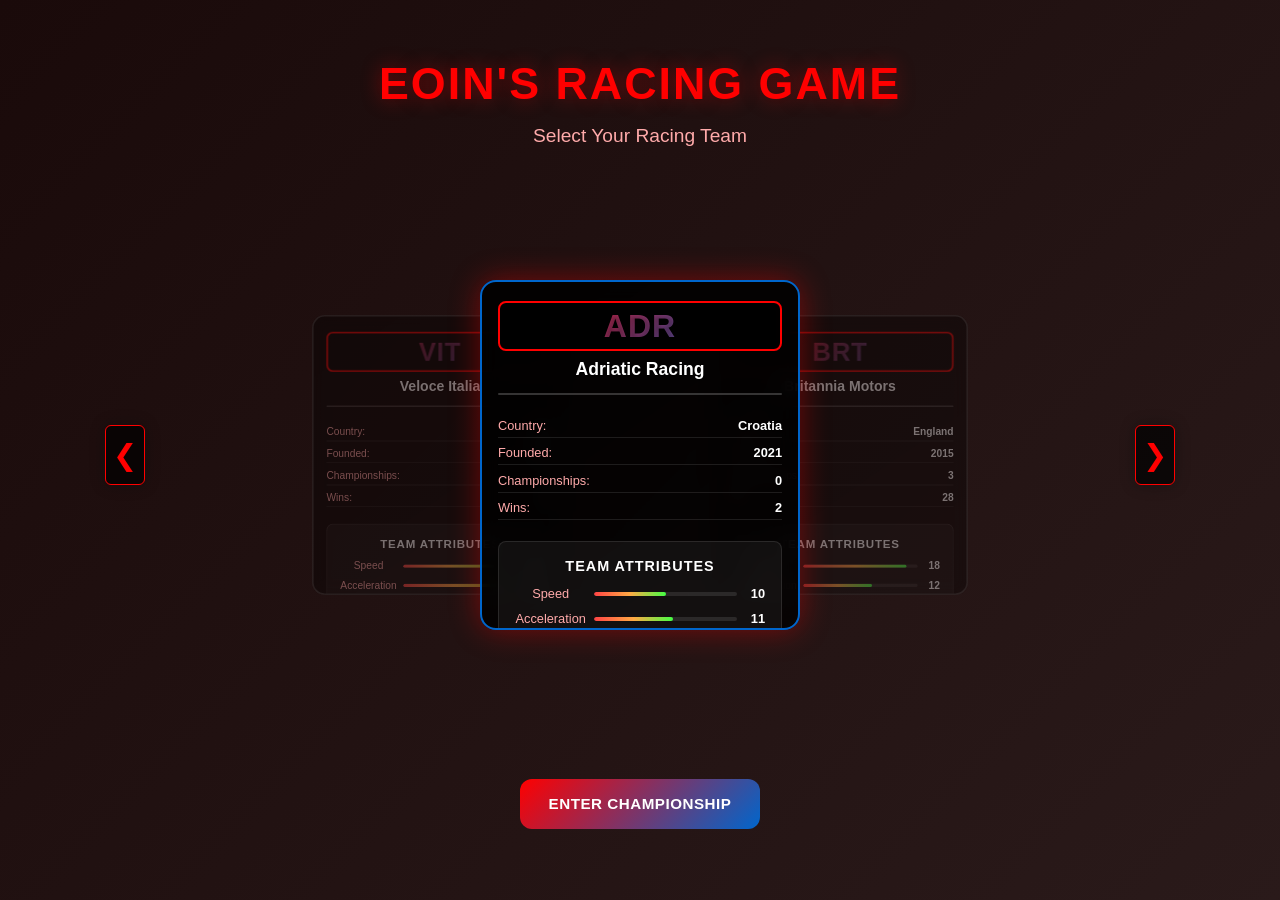
==== Eoin'sRacingGame.html @ bc0da2a7 "Renamed Renamed to Eoin'sRacingGame" ====
<!DOCTYPE html>
<html lang="en">
  <head>
    <meta charset="UTF-8" />
    <meta name="viewport" content="width=device-width, initial-scale=1.0" />
    <title>Racing Game</title>
    <style>
      * {
        margin: 0;
        padding: 0;
        box-sizing: border-box;
      }

      body {
        font-family: "Segoe UI", "Roboto", "Helvetica Neue", sans-serif;
        background: linear-gradient(
          135deg,
          var(--bg-primary, #0f0f23),
          var(--bg-secondary, #1a1a3a)
        );
        color: white;
        overflow: hidden;
      }

      :root {
        /* Default theme*/
        --primary-color: #1e41ff;
        --accent-color: #ff1801;
        --bg-primary: #0a0e2e;
        --bg-secondary: #1a1d3a;
        --text-primary: #ffffff;
        --text-secondary: #b8c5ff;
        --border-glow: rgba(30, 65, 255, 0.4);
      }

      .game-container {
        display: flex;
        flex-direction: column;
        align-items: center;
        justify-content: center;
        min-height: 100vh;
        position: relative;
      }

      #gameCanvas {
        border: 3px solid var(--primary-color);
        border-radius: 12px;
        box-shadow: 0 0 30px var(--border-glow);
        background: linear-gradient(45deg, #1a1a1a, #0d0d0d);
      }

      /* Team Selection Screen */
      .team-selection-screen {
        position: absolute;
        top: 0;
        left: 0;
        width: 100%;
        height: 100%;
        background: linear-gradient(
          135deg,
          var(--bg-primary),
          var(--bg-secondary)
        );
        display: flex;
        flex-direction: column;
        align-items: center;
        justify-content: center;
        z-index: 100;
      }

      .team-selection-title {
        font-size: 3.5rem;
        font-weight: 700;
        color: var(--primary-color);
        text-shadow: 0 0 20px var(--border-glow);
        margin-bottom: 1rem;
        letter-spacing: 2px;
      }

      .team-selection-subtitle {
        font-size: 1.4rem;
        color: var(--text-secondary);
        margin-bottom: 3rem;
        font-weight: 300;
      }

      .teams-grid {
        display: flex;
        align-items: center;
        justify-content: center;
        margin-bottom: 3rem;
        max-width: 1200px;
        width: 100%;
        position: relative;
        perspective: 1000px;
      }

      .team-carousel-container {
        position: relative;
        width: 100%;
        display: flex;
        align-items: center;
        justify-content: center;
      }

      .team-carousel {
        display: flex;
        align-items: center;
        justify-content: center;
        position: relative;
        width: 100%;
        height: 520px;
        max-width: 80%;
      }

      .team-card {
        background: linear-gradient(
          145deg,
          rgba(255, 255, 255, 0.05),
          rgba(255, 255, 255, 0.02)
        );
        border: 2px solid rgba(255, 255, 255, 0.1);
        border-radius: 16px;
        padding: 1.2rem 1rem;
        cursor: pointer;
        transition: all 0.5s cubic-bezier(0.4, 0, 0.2, 1);

        -webkit-backdrop-filter: blur(10px);
        backdrop-filter: blur(10px);
        width: 350px;
        height: 480px;
        text-align: center;
        position: absolute;
        overflow: hidden;
        transform-style: preserve-3d;
        display: flex;
        flex-direction: column;
        justify-content: space-between;
      }

      .team-card.active {
        transform: translateX(0) scale(1);
        opacity: 1;
        z-index: 3;
        border-color: var(--primary-color);
        box-shadow: 0 12px 40px rgba(0, 0, 0, 0.3),
          0 0 0 2px var(--primary-color);
      }

      .team-card.prev {
        transform: translateX(-200px) scale(0.8);
        opacity: 0.4;
        z-index: 1;
      }

      .team-card.next {
        transform: translateX(200px) scale(0.8);
        opacity: 0.4;
        z-index: 1;
      }

      .team-card.hidden {
        transform: translateX(0) scale(0.5);
        opacity: 0;
        z-index: 0;
        pointer-events: none;
      }

      .team-card::before {
        content: "";
        position: absolute;
        top: 0;
        left: 0;
        right: 0;
        height: 4px;
        background: linear-gradient(
          90deg,
          var(--primary-color),
          var(--accent-color)
        );
        opacity: 0;
        transition: opacity 0.3s;
      }

      .team-card:hover {
        transform: translateY(-8px);
        border-color: var(--primary-color);
        box-shadow: 0 12px 40px rgba(0, 0, 0, 0.3),
          0 0 0 1px var(--primary-color);
      }

      .team-card:hover::before {
        opacity: 1;
      }

      .team-card.selected {
        border-color: var(--primary-color);
        background: linear-gradient(
          145deg,
          var(--border-glow),
          rgba(255, 255, 255, 0.05)
        );
        transform: translateY(-4px);
        box-shadow: 0 8px 32px rgba(0, 0, 0, 0.3);
      }

      .team-card.selected::before {
        opacity: 1;
      }

      .team-logo {
        font-size: 2rem;
        font-weight: 900;
        font-family: "Arial Black", "Impact", sans-serif;
        margin-bottom: 0.5rem;
        background: linear-gradient(
          135deg,
          var(--primary-color),
          var(--accent-color)
        );
        -webkit-background-clip: text;
        -webkit-text-fill-color: transparent;
        background-clip: text;
        color: transparent;
        text-shadow: 0 2px 4px rgba(0, 0, 0, 0.3);
        letter-spacing: 1px;
        border: 2px solid var(--primary-color);
        border-radius: 8px;
        padding: 0.5rem;
        background-color: rgba(255, 255, 255, 0.05);
        -webkit-backdrop-filter: blur(5px);
        backdrop-filter: blur(5px);
        position: relative;
        height: 50px;
        display: flex;
        align-items: center;
        justify-content: center;
      }

      .car-livery {
        width: 100%;
        height: 60px;
        background: linear-gradient(
          135deg,
          var(--primary-color),
          var(--accent-color)
        );
        border-radius: 8px;
        margin: 0.5rem 0;
        position: relative;
        overflow: hidden;
        border: 1px solid rgba(255, 255, 255, 0.2);
      }

      .car-livery::before {
        content: "";
        position: absolute;
        top: 20%;
        left: 10%;
        right: 10%;
        bottom: 20%;
        background: linear-gradient(
          90deg,
          rgba(255, 255, 255, 0.1) 0%,
          rgba(255, 255, 255, 0.3) 20%,
          rgba(255, 255, 255, 0.1) 40%,
          rgba(255, 255, 255, 0.3) 60%,
          rgba(255, 255, 255, 0.1) 100%
        );
        border-radius: 4px;
        animation: carShine 2s ease-in-out infinite;
      }

      @keyframes carShine {
        0%,
        100% {
          opacity: 0.7;
        }

        50% {
          opacity: 1;
        }
      }

      .team-facts {
        text-align: left;
        font-size: 0.8rem;
        line-height: 1.3;
        margin-top: 0.5rem;
        flex-grow: 1;
      }

      .team-facts .fact-row {
        display: flex;
        justify-content: space-between;
        margin: 0.3rem 0;
        padding: 0.15rem 0;
        border-bottom: 1px solid rgba(255, 255, 255, 0.1);
      }

      .team-facts .fact-label {
        color: var(--text-secondary);
        font-weight: 500;
      }

      .team-facts .fact-value {
        color: var(--text-primary);
        font-weight: 600;
      }

      .team-attributes {
        margin-top: 1rem;
        padding: 1rem;
        background: rgba(255, 255, 255, 0.05);
        border-radius: 8px;
        border: 1px solid rgba(255, 255, 255, 0.1);
      }

      .attributes-title {
        font-size: 0.9rem;
        font-weight: 600;
        color: var(--text-primary);
        margin-bottom: 0.8rem;
        text-align: center;
        text-transform: uppercase;
        letter-spacing: 1px;
      }

      .attribute-row {
        display: flex;
        justify-content: space-between;
        align-items: center;
        margin-bottom: 0.6rem;
        font-size: 0.8rem;
      }

      .attribute-name {
        color: var(--text-secondary);
        font-weight: 400;
        flex: 1;
      }

      .attribute-bar {
        flex: 2;
        height: 4px;
        background: rgba(255, 255, 255, 0.1);
        border-radius: 2px;
        margin: 0 0.5rem;
        overflow: hidden;
      }

      .attribute-fill {
        height: 100%;
        background: linear-gradient(90deg, #ff4444, #ffaa44, #44ff44);
        border-radius: 2px;
        transition: width 0.3s ease;
      }

      .attribute-value {
        color: var(--text-primary);
        font-weight: 600;
        min-width: 20px;
        text-align: right;
      }

      .carousel-nav {
        position: relative;
        background: rgba(0, 0, 0, 0.7);
        border: 1px solid var(--primary-color);
        color: var(--primary-color);
        cursor: pointer;
        transition: all 0.3s;
        z-index: 50;
        font-size: 1.8rem;
        width: 40px;
        height: 60px;
        display: flex;
        align-items: center;
        justify-content: center;
        border-radius: 6px;
        box-shadow: 0 0 15px rgba(0, 0, 0, 0.3);
        margin: 0 20px;
      }

      .carousel-nav:hover {
        background: var(--primary-color);
        color: var(--bg-primary);
        transform: scale(1.1);
      }

      .carousel-nav.prev {
        border-top-left-radius: 6px;
        border-bottom-left-radius: 6px;
      }

      .carousel-nav.next {
        border-top-right-radius: 6px;
        border-bottom-right-radius: 6px;
      }

      .team-name {
        font-size: 1.1rem;
        font-weight: 600;
        margin-bottom: 0.3rem;
        color: var(--text-primary);
      }

      .team-description {
        font-size: 0.9rem;
        color: var(--text-secondary);
        font-weight: 300;
        line-height: 1.4;
      }

      .professional-btn {
        background: linear-gradient(
          135deg,
          var(--primary-color),
          var(--accent-color)
        );
        color: white;
        border: none;
        padding: 1rem 2.5rem;
        font-size: 1.1rem;
        font-weight: 600;
        border-radius: 12px;
        cursor: pointer;
        transition: all 0.3s cubic-bezier(0.4, 0, 0.2, 1);
        letter-spacing: 0.5px;
        text-transform: uppercase;
        position: relative;
        overflow: hidden;
        margin: 1rem auto;
        display: block;
        text-align: center;
        line-height: 1.2;
        min-width: 200px;
        min-height: 50px;
        flex-shrink: 0;
        white-space: nowrap;
      }

      .professional-btn::before {
        content: "";
        position: absolute;
        top: 0;
        left: -100%;
        width: 100%;
        height: 100%;
        background: linear-gradient(
          90deg,
          transparent,
          rgba(255, 255, 255, 0.2),
          transparent
        );
        transition: left 0.5s;
      }

      .professional-btn:hover {
        transform: translateY(-2px);
        box-shadow: 0 8px 25px rgba(0, 0, 0, 0.3);
      }

      .professional-btn:hover::before {
        left: 100%;
      }

      .professional-btn:disabled {
        opacity: 0.6;
        cursor: not-allowed;
        transform: none;
      }

      .ui-overlay,
      .controls-info,
      .position-display {
        display: none;
      }

      .game-running .ui-overlay,
      .game-running .controls-info,
      .game-running .position-display {
        display: block;
      }

      /* Leaderboard is handled separately in JS */

      .ui-overlay {
        position: absolute;
        top: 20px;
        left: 20px;
        background: linear-gradient(
          145deg,
          rgba(0, 0, 0, 0.9),
          rgba(0, 0, 0, 0.8)
        );
        padding: 1.5rem;
        border-radius: 8px;
        border-left: 4px solid var(--primary-color);
        border-top: 1px solid rgba(255, 255, 255, 0.2);
        font-size: 1rem;
        z-index: 10;
        -webkit-backdrop-filter: blur(10px);
        backdrop-filter: blur(10px);
        box-shadow: 0 8px 32px rgba(0, 0, 0, 0.5);
        font-family: "Arial", "Helvetica", sans-serif;
        font-weight: 500;
      }

      .ui-item {
        margin-bottom: 0.8rem;
        display: flex;
        justify-content: space-between;
        min-width: 180px;
        align-items: center;
        padding: 0.2rem 0;
        border-bottom: 1px solid rgba(255, 255, 255, 0.1);
      }

      .ui-item:last-child {
        border-bottom: none;
      }

      .ui-item span:first-child {
        color: var(--text-secondary);
        font-weight: 400;
        text-transform: uppercase;
        font-size: 0.85rem;
        letter-spacing: 0.5px;
      }

      .ui-item span:last-child {
        color: var(--text-primary);
        font-weight: 700;
        font-size: 0.95rem;
      }

      .controls-info {
        position: absolute;
        top: 20px;
        right: 20px;
        background: linear-gradient(
          145deg,
          rgba(0, 0, 0, 0.9),
          rgba(0, 0, 0, 0.8)
        );
        padding: 1.5rem;
        border-radius: 8px;
        border-right: 4px solid var(--accent-color);
        border-top: 1px solid rgba(255, 255, 255, 0.2);
        font-size: 0.9rem;
        z-index: 10;
        -webkit-backdrop-filter: blur(10px);
        backdrop-filter: blur(10px);
        box-shadow: 0 8px 32px rgba(0, 0, 0, 0.5);
        font-family: "Arial", "Helvetica", sans-serif;
        font-weight: 500;
      }

      .start-screen {
        position: absolute;
        top: 0;
        left: 0;
        width: 100%;
        height: 100%;
        background: linear-gradient(
          135deg,
          var(--bg-primary),
          var(--bg-secondary)
        );
        display: flex;
        flex-direction: column;
        align-items: center;
        justify-content: flex-start;
        z-index: 100;
        padding: 1rem 2rem;
        box-sizing: border-box;
        overflow-y: auto;
      }

      .title {
        font-size: 3.5rem;
        font-weight: 700;
        color: var(--primary-color);
        text-shadow: 0 0 20px var(--border-glow);
        margin-bottom: 1rem;
        letter-spacing: 2px;
      }

      .start-instructions {
        background: linear-gradient(
          145deg,
          rgba(255, 255, 255, 0.05),
          rgba(255, 255, 255, 0.02)
        );
        border: 2px solid rgba(255, 255, 255, 0.1);
        border-radius: 16px;
        padding: 2rem;
        margin-top: 2rem;
        -webkit-backdrop-filter: blur(10px);
        backdrop-filter: blur(10px);
        text-align: center;
      }

      .start-instructions h3 {
        color: var(--primary-color);
        margin-bottom: 1rem;
        font-size: 1.3rem;
      }

      .start-instructions p {
        margin: 0.5rem 0;
        color: var(--text-secondary);
        font-size: 1rem;
      }
      
      /* Difficulty selector styles */
      .difficulty-selector {
        background: linear-gradient(
          145deg,
          rgba(255, 255, 255, 0.05),
          rgba(255, 255, 255, 0.02)
        );
        border: 2px solid rgba(255, 255, 255, 0.1);
        border-radius: 16px;
        padding: 1.5rem;
        margin-top: 1.5rem;
        -webkit-backdrop-filter: blur(10px);
        backdrop-filter: blur(10px);
        text-align: center;
        width: 90%;
        max-width: 500px;
      }
      
      .difficulty-selector h3 {
        color: var(--primary-color);
        margin-bottom: 1rem;
        font-size: 1.3rem;
      }
      
      .difficulty-buttons {
        display: flex;
        justify-content: space-between;
        margin-bottom: 1rem;
      }
      
      .difficulty-btn {
        flex: 1;
        padding: 0.6rem 0.5rem;
        margin: 0 0.5rem;
        background-color: rgba(255, 255, 255, 0.1);
        color: var(--text-primary);
        border: 1px solid rgba(255, 255, 255, 0.2);
        border-radius: 8px;
        cursor: pointer;
        transition: all 0.2s ease;
        font-weight: bold;
      }
      
      .difficulty-btn:hover {
        background-color: rgba(255, 255, 255, 0.15);
        border-color: var(--primary-color);
      }
      
      .difficulty-btn.active {
        background-color: var(--primary-color);
        border-color: var(--primary-color);
        box-shadow: 0 0 15px var(--border-glow);
      }
      
      .difficulty-description {
        color: var(--text-secondary);
        font-size: 0.9rem;
        margin-top: 0.5rem;
        min-height: 40px;
      }

      /* Weather selector styles - matches difficulty selector */
      .weather-selector {
        background: linear-gradient(
          145deg,
          rgba(255, 255, 255, 0.05),
          rgba(255, 255, 255, 0.02)
        );
        border: 2px solid rgba(255, 255, 255, 0.1);
        border-radius: 16px;
        padding: 1.5rem;
        margin-top: 1.5rem;
        -webkit-backdrop-filter: blur(10px);
        backdrop-filter: blur(10px);
        text-align: center;
        width: 90%;
        max-width: 500px;
      }

      .weather-selector h3 {
        color: var(--primary-color);
        margin-bottom: 1rem;
        font-size: 1.3rem;
      }

      .weather-buttons {
        display: flex;
        justify-content: space-between;
        margin-bottom: 1rem;
      }

      .weather-btn {
        flex: 1;
        padding: 0.6rem 0.5rem;
        margin: 0 0.5rem;
        background-color: rgba(255, 255, 255, 0.1);
        color: var(--text-primary);
        border: 1px solid rgba(255, 255, 255, 0.2);
        border-radius: 8px;
        cursor: pointer;
        transition: all 0.2s ease;
        font-weight: bold;
      }

      .weather-btn:hover {
        background-color: rgba(255, 255, 255, 0.15);
        border-color: var(--primary-color);
      }

      .weather-btn.active {
        background-color: var(--primary-color);
        border-color: var(--primary-color);
        box-shadow: 0 0 15px var(--border-glow);
      }

      /* Time Trial Mode Styles */
      .mode-selector {
        margin: 1rem 0 1.5rem 0;
        display: flex;
        justify-content: center;
        align-items: center;
      }

      .mode-buttons {
        display: flex;
        justify-content: center;
        gap: 1rem;
      }

      .mode-btn {
        padding: 0.75rem 1.5rem;
        font-size: 1rem;
        font-weight: bold;
        background-color: rgba(255, 255, 255, 0.1);
        color: var(--text-primary);
        border: 2px solid rgba(255, 255, 255, 0.3);
        border-radius: 8px;
        cursor: pointer;
        transition: all 0.3s ease;
        text-transform: uppercase;
        letter-spacing: 1px;
      }

      .mode-btn:hover {
        background-color: rgba(255, 255, 255, 0.15);
        border-color: var(--accent-color);
        transform: translateY(-2px);
      }

      .mode-btn.active {
        background-color: var(--primary-color);
        border-color: var(--primary-color);
        box-shadow: 0 0 20px var(--border-glow);
        color: white;
      }

      .time-trial-section {
        margin: 1rem 0;
        padding: 1rem;
        background-color: rgba(0, 0, 0, 0.3);
        border-radius: 8px;
        border: 1px solid rgba(255, 255, 255, 0.1);
      }

      .time-trial-section h3 {
        margin: 0 0 1rem 0;
        color: var(--accent-color);
        font-size: 1.1rem;
      }

      .time-trial-buttons {
        display: flex;
        gap: 0.5rem;
        margin-bottom: 1rem;
        justify-content: center;
        flex-wrap: wrap;
      }

      .time-trial-btn {
        padding: 0.5rem 1rem;
        font-size: 0.9rem;
        background-color: rgba(255, 255, 255, 0.1);
        color: var(--text-primary);
        border: 1px solid rgba(255, 255, 255, 0.2);
        border-radius: 6px;
        cursor: pointer;
        transition: all 0.2s ease;
        font-weight: 600;
        text-transform: uppercase;
        letter-spacing: 0.5px;
        min-width: 100px;
      }

      .time-trial-btn:hover {
        background-color: var(--accent-color);
        border-color: var(--accent-color);
        transform: translateY(-1px);
      }

      .time-trial-btn.primary {
        background: var(--primary-color);
        border-color: var(--primary-color);
        color: white;
      }

      .time-trial-btn.primary:hover {
        background: var(--accent-color);
        border-color: var(--accent-color);
      }

      .time-trial-btn.secondary {
        background: rgba(108, 117, 125, 0.8);
        border-color: #6c757d;
        color: white;
      }

      .time-trial-btn.secondary:hover {
        background: #6c757d;
        border-color: #6c757d;
      }

      .time-trial-btn.danger {
        background: #dc3545;
        border-color: #dc3545;
        color: white;
      }

      .time-trial-btn.danger:hover {
        background: #c82333;
        border-color: #c82333;
      }

      .ghost-list {
        max-height: 150px;
        overflow-y: auto;
        border: 1px solid rgba(255, 255, 255, 0.1);
        border-radius: 6px;
        background-color: rgba(0, 0, 0, 0.2);
      }

      .ghost-entry {
        display: flex;
        justify-content: space-between;
        align-items: center;
        padding: 0.5rem;
        border-bottom: 1px solid rgba(255, 255, 255, 0.05);
        font-size: 0.9rem;
      }

      .ghost-entry:last-child {
        border-bottom: none;
      }

      .ghost-entry span:first-child {
        font-weight: bold;
        color: var(--primary-color);
      }

      .ghost-entry span:nth-child(2) {
        color: var(--accent-color);
        font-family: 'Courier New', monospace;
      }

      .ghost-entry button {
        padding: 0.25rem 0.5rem;
        font-size: 0.8rem;
        background-color: rgba(255, 0, 0, 0.6);
        color: white;
        border: none;
        border-radius: 4px;
        cursor: pointer;
        transition: background-color 0.2s ease;
      }

      .ghost-entry button:hover {
        background-color: rgba(255, 0, 0, 0.8);
      }

      /* Responsive layout improvements for start screen */
      @media (max-height: 900px) {
        .start-screen {
          padding: 0.5rem 1.5rem;
        }
        
        .start-screen h1.title {
          font-size: 2.4rem;
          margin-bottom: 0.3rem;
        }
        
        .start-screen > p {
          margin-bottom: 0.8rem !important;
          font-size: 1.2rem;
        }
        
        .mode-selector {
          margin: 0.8rem 0 1rem 0;
        }
        
        .start-instructions,
        .difficulty-selector,
        .weather-selector,
        .time-trial-section {
          margin: 0.8rem 0;
          padding: 0.8rem;
        }
        
        .professional-btn {
          margin: 1rem auto 0.8rem auto;
          padding: 0.7rem 1.8rem;
          font-size: 0.95rem;
        }
        
        .time-trial-instructions {
          padding: 0.8rem;
          margin: 0.8rem 0;
        }
        
        .time-trial-instructions ul {
          padding-left: 1.5rem;
          margin: 0.5rem 0;
          list-style-position: inside;
        }
        
        .time-trial-instructions li {
          margin-bottom: 0.3rem;
        }
      }

      @media (max-height: 800px) {
        .start-screen h1.title {
          font-size: 2.2rem;
        }
        
        .start-screen > p {
          font-size: 1.1rem;
        }
        
        .start-instructions h3,
        .difficulty-selector h3,
        .weather-selector h3,
        .time-trial-section h3 {
          font-size: 1rem;
          margin-bottom: 0.6rem;
        }
        
        .start-instructions p {
          font-size: 0.9rem;
          margin: 0.3rem 0;
        }
        
        .time-trial-instructions {
          font-size: 0.85rem;
        }
      }

      /* Ensure ghost list doesn't get too tall */
      .ghost-list {
        max-height: 120px;
      }

      /* Weather Description Styles */
      .weather-description {
        color: var(--text-secondary);
        font-size: 0.9rem;
        margin-top: 0.5rem;
        min-height: 40px;
      }

      .race-complete {
        position: absolute;
        top: 50%;
        left: 50%;
        transform: translate(-50%, -50%);
        background: linear-gradient(
          145deg,
          rgba(0, 0, 0, 0.95),
          rgba(0, 0, 0, 0.9)
        );
        padding: 2.5rem;
        border-radius: 20px;
        border: 3px solid var(--primary-color);
        text-align: center;
        z-index: 100;
        display: none;
        -webkit-backdrop-filter: blur(15px);
        backdrop-filter: blur(15px);
        box-shadow: 0 16px 64px rgba(0, 0, 0, 0.5);
        width: 450px;
        max-width: 90vw;
      }

      .position-display {
        position: absolute;
        top: 180px;
        right: 20px;
        background: linear-gradient(
          145deg,
          rgba(0, 0, 0, 0.9),
          rgba(0, 0, 0, 0.8)
        );
        padding: 1rem;
        border-radius: 8px;
        border-right: 4px solid var(--primary-color);
        border-top: 1px solid rgba(255, 255, 255, 0.2);
        z-index: 10;
        -webkit-backdrop-filter: blur(10px);
        backdrop-filter: blur(10px);
        box-shadow: 0 8px 32px rgba(0, 0, 0, 0.5);
        font-family: "Arial", "Helvetica", sans-serif;
        font-weight: 500;
        width: 260px;
        overflow: visible;
      }

      .position-item {
        margin: 0.6rem 0;
        font-size: 0.9rem;
        display: flex;
        align-items: center;
        padding: 0.3rem 0;
        border-bottom: 1px solid rgba(255, 255, 255, 0.1);
        height: 30px; /* Fixed height to prevent vertical growth */
        overflow: hidden;
        white-space: nowrap;
      }

      .position-item span {
        white-space: nowrap;
      }

      .position-item:last-child {
        border-bottom: none;
      }

      .player-pos {
        color: var(--primary-color);
        font-weight: 600;
      }

      .leaderboard {
        position: absolute;
        top: 50%;
        left: 50%;
        transform: translate(-50%, -50%);
        background: linear-gradient(
          145deg,
          rgba(0, 0, 0, 0.95),
          rgba(0, 0, 0, 0.9)
        );
        padding: 1.5rem;
        border-radius: 12px;
        border: 3px solid var(--accent-color);
        z-index: 100;
        width: 300px;
        -webkit-backdrop-filter: blur(10px);
        backdrop-filter: blur(10px);
        box-shadow: 0 8px 32px rgba(0, 0, 0, 0.5);
        font-family: "Arial", "Helvetica", sans-serif;
        font-weight: 500;
        display: none; /* Initially hidden, will be shown at end of race */
      }

      .leaderboard h3 {
        margin-bottom: 1rem;
        color: var(--primary-color);
        text-align: center;
        font-size: 1.2rem;
        font-weight: 600;
      }

      .leaderboard-entry {
        margin: 0.6rem 0;
        font-size: 0.85rem;
        display: flex;
        justify-content: space-between;
        padding: 0.5rem;
        border-radius: 8px;
        transition: background 0.2s;
        width: 100%;
        overflow: hidden;
        white-space: nowrap;
        height: 35px; /* Fixed height to prevent vertical growth */
      }

      .leaderboard-entry span:first-child {
        overflow: hidden;
        text-overflow: ellipsis;
        margin-right: 8px;
        flex: 1;
        max-width: 60%;
        white-space: nowrap;
      }

      .leaderboard-entry span:last-child {
        flex: 0 0 auto;
        white-space: nowrap;
      }

      .leaderboard-entry:hover {
        background: rgba(255, 255, 255, 0.05);
      }

      .current-record {
        background: var(--border-glow);
        border: 1px solid var(--primary-color);
        animation: glow 2s ease-in-out infinite alternate;
      }

      @keyframes glow {
        from {
          box-shadow: 0 0 5px var(--border-glow);
        }

        to {
          box-shadow: 0 0 15px var(--border-glow);
        }
      }

      .name-input-modal {
        position: absolute;
        top: 50%;
        left: 50%;
        transform: translate(-50%, -50%);
        background: linear-gradient(
          145deg,
          rgba(0, 0, 0, 0.95),
          rgba(0, 0, 0, 0.9)
        );
        padding: 2.5rem;
        border-radius: 20px;
        border: 3px solid var(--primary-color);
        text-align: center;
        z-index: 200;
        display: none;
        -webkit-backdrop-filter: blur(10px);
        backdrop-filter: blur(15px);
        box-shadow: 0 16px 64px rgba(0, 0, 0, 0.5);
      }

      .name-input {
        background: linear-gradient(
          145deg,
          rgba(255, 255, 255, 0.1),
          rgba(255, 255, 255, 0.05)
        );
        border: 2px solid var(--primary-color);
        color: var(--text-primary);
        padding: 1rem;
        margin: 1rem;
        border-radius: 12px;
        font-size: 1.1rem;
        text-align: center;
        -webkit-backdrop-filter: blur(10px);
        backdrop-filter: blur(10px);
        transition: all 0.3s;
      }

      .name-input:focus {
        outline: none;
        box-shadow: 0 0 20px var(--border-glow);
        border-color: var(--accent-color);
      }

      /* Professional Broadcast-Style Bottom Bar */
      .broadcast-bar {
        position: absolute;
        bottom: 0;
        left: 0;
        right: 0;
        height: 60px;
        background: linear-gradient(
          90deg,
          rgba(0, 0, 0, 0.95),
          rgba(0, 0, 0, 0.9),
          rgba(0, 0, 0, 0.95)
        );
        -webkit-backdrop-filter: blur(10px);
        backdrop-filter: blur(15px);
        border-top: 3px solid var(--primary-color);
        display: none;
        align-items: center;
        justify-content: space-between;
        padding: 0 2rem;
        z-index: 15;
        font-family: "Arial", "Helvetica", sans-serif;
        box-shadow: 0 -4px 20px rgba(0, 0, 0, 0.6);
      }

      .broadcast-section {
        display: flex;
        align-items: center;
        gap: 0.8rem;
        min-width: 120px;
      }

      .broadcast-label {
        color: var(--text-secondary);
        font-size: 0.7rem;
        font-weight: 600;
        text-transform: uppercase;
        letter-spacing: 1px;
        background: rgba(255, 255, 255, 0.1);
        padding: 0.2rem 0.6rem;
        border-radius: 4px;
        border: 1px solid rgba(255, 255, 255, 0.2);
      }

      .broadcast-value {
        color: var(--text-primary);
        font-size: 1.1rem;
        font-weight: 700;
        text-shadow: 0 1px 2px rgba(0, 0, 0, 0.5);
      }

      .broadcast-dot {
        width: 8px;
        height: 8px;
        background: #ff0000;
        border-radius: 50%;
        animation: livePulse 1.5s ease-in-out infinite;
      }

      @keyframes livePulse {
        0%,
        100% {
          opacity: 1;
          transform: scale(1);
        }

        50% {
          opacity: 0.6;
          transform: scale(1.2);
        }
      }

      /* Responsive Design and Layout Improvements */
      @media (max-width: 1600px) {
        .game-container {
          padding: 10px;
        }

        #gameCanvas {
          max-width: 90vw;
          max-height: 60vh;
          width: 1400px;
          height: 900px;
        }

        .ui-overlay {
          top: 10px;
          left: 10px;
          font-size: 0.9rem;
          padding: 1rem;
        }

        .controls-info {
          top: 10px;
          right: 10px;
          font-size: 0.8rem;
          padding: 1rem;
        }

        .position-display {
          top: 120px;
          right: 10px;
          width: 200px;
        }

        .leaderboard {
          width: 350px;
        }
      }

      @media (max-width: 1400px) {
        #gameCanvas {
          width: 1200px;
          height: 775px;
          max-width: 85vw;
          max-height: 55vh;
        }

        .title,
        .team-selection-title {
          font-size: 2.8rem;
        }

        .team-selection-subtitle {
          font-size: 1.2rem;
        }

        .team-card {
          width: 320px;
          height: 350px;
        }

        .carousel-nav {
          margin: 0 15px;
        }
      }

      @media (max-width: 1200px) {
        .game-container {
          min-height: 100vh;
          padding: 5px;
        }

        #gameCanvas {
          width: 1000px;
          height: 625px;
          max-width: 90vw;
          max-height: 50vh;
        }

        .team-card {
          width: 280px;
          height: 320px;
          padding: 1.5rem 1rem;
        }

        .team-card.prev,
        .team-card.next {
          transform: translateX(-150px) scale(0.75);
        }

        .team-card.next {
          transform: translateX(150px) scale(0.75);
        }

        .carousel-nav {
          margin: 0 10px;
        }

        .ui-overlay,
        .controls-info,
        .position-display,
        .leaderboard {
          font-size: 0.8rem;
          padding: 0.8rem;
        }

        .broadcast-bar {
          height: 50px;
          padding: 0 1rem;
        }

        .broadcast-value {
          font-size: 1rem;
        }
      }

      /* Text contrast and readability optimizations */
      .ui-item span:first-child {
        color: var(--text-secondary);
        text-shadow: 1px 1px 2px rgba(0, 0, 0, 0.8);
      }

      .ui-item span:last-child {
        color: var(--text-primary);
        text-shadow: 1px 1px 2px rgba(0, 0, 0, 0.8);
      }

      .team-facts .fact-label {
        color: var(--text-secondary);
        text-shadow: 1px 1px 2px rgba(0, 0, 0, 0.8);
      }

      .team-facts .fact-value {
        color: var(--text-primary);
        text-shadow: 1px 1px 2px rgba(0, 0, 0, 0.8);
      }

      .team-name {
        text-shadow: 1px 1px 3px rgba(0, 0, 0, 0.9);
      }

      .broadcast-label {
        background: rgba(0, 0, 0, 0.8);
        color: var(--text-primary);
        text-shadow: 1px 1px 2px rgba(0, 0, 0, 0.9);
      }

      .broadcast-value {
        text-shadow: 2px 2px 4px rgba(0, 0, 0, 0.9);
      }

      /* Better panel backgrounds for readability */
      .ui-overlay,
      .controls-info,
      .position-display,
      .leaderboard {
        background: linear-gradient(
          145deg,
          rgba(0, 0, 0, 0.95),
          rgba(0, 0, 0, 0.9)
        );
        border: 1px solid rgba(255, 255, 255, 0.3);
      }

      .team-card {
        background: linear-gradient(
          145deg,
          rgba(0, 0, 0, 0.85),
          rgba(0, 0, 0, 0.75)
        );
        border: 2px solid rgba(255, 255, 255, 0.2);
      }

      .team-card.active {
        background: linear-gradient(
          145deg,
          rgba(0, 0, 0, 0.9),
          rgba(0, 0, 0, 0.8)
        );
        border: 2px solid var(--primary-color);
      }

      /* Prevent horizontal overflow */
      body {
        overflow-x: hidden;
        max-width: 100vw;
      }

      .game-container {
        max-width: 100vw;
        overflow-x: hidden;
      }

      /* Better spacing for UI elements */
      .ui-overlay {
        min-width: 200px;
        max-width: 250px;
      }

      .controls-info {
        min-width: 180px;
        max-width: 220px;
      }
    </style>
  </head>

  <body>
    <div class="game-container">
      <!-- Team Selection Screen -->
      <div class="team-selection-screen" id="teamSelectionScreen">
        <h1 class="team-selection-title">EOIN'S RACING GAME</h1>
        <p class="team-selection-subtitle">Select Your Racing Team</p>

        <div class="teams-grid">
          <div class="team-carousel-container">
            <button
              class="carousel-nav prev"
              type="button"
              onclick="previousTeam()"
              onkeydown="if(event.key==='Enter'||event.key===' '){previousTeam();event.preventDefault();}"
              aria-label="Previous Team"
            >
              &#10094;
            </button>

            <div class="team-carousel">
              <!-- Croatian Team - 1 -->
              <div class="team-card active" data-team="adriatic_racing">
                <div class="team-logo">ADR</div>
                <div class="team-name">Adriatic Racing</div>
                <div class="car-livery"></div>
                <div class="team-facts">
                  <div class="fact-row">
                    <span class="fact-label">Country:</span>
                    <span class="fact-value">Croatia</span>
                  </div>
                  <div class="fact-row">
                    <span class="fact-label">Founded:</span>
                    <span class="fact-value">2021</span>
                  </div>
                  <div class="fact-row">
                    <span class="fact-label">Championships:</span>
                    <span class="fact-value">0</span>
                  </div>
                  <div class="fact-row">
                    <span class="fact-label">Wins:</span>
                    <span class="fact-value">2</span>
                  </div>
                </div>
              </div>

              <!-- English Team - 2 -->
              <div class="team-card hidden" data-team="britannia_motors">
                <div class="team-logo">BRT</div>
                <div class="team-name">Britannia Motors</div>
                <div class="car-livery"></div>
                <div class="team-facts">
                  <div class="fact-row">
                    <span class="fact-label">Country:</span>
                    <span class="fact-value">England</span>
                  </div>
                  <div class="fact-row">
                    <span class="fact-label">Founded:</span>
                    <span class="fact-value">2015</span>
                  </div>
                  <div class="fact-row">
                    <span class="fact-label">Championships:</span>
                    <span class="fact-value">3</span>
                  </div>
                  <div class="fact-row">
                    <span class="fact-label">Wins:</span>
                    <span class="fact-value">28</span>
                  </div>
                </div>
              </div>

              <!-- Chinese Team - 3 -->
              <div class="team-card hidden" data-team="celestial_motors">
                <div class="team-logo">CEM</div>
                <div class="team-name">Celestial Motors</div>
                <div class="car-livery"></div>
                <div class="team-facts">
                  <div class="fact-row">
                    <span class="fact-label">Country:</span>
                    <span class="fact-value">China</span>
                  </div>
                  <div class="fact-row">
                    <span class="fact-label">Founded:</span>
                    <span class="fact-value">2018</span>
                  </div>
                  <div class="fact-row">
                    <span class="fact-label">Championships:</span>
                    <span class="fact-value">0</span>
                  </div>
                  <div class="fact-row">
                    <span class="fact-label">Wins:</span>
                    <span class="fact-value">4</span>
                  </div>
                </div>
              </div>

              <!-- Welsh Team - 4 -->
              <div class="team-card hidden" data-team="dragon_force">
                <div class="team-logo">DFM</div>
                <div class="team-name">Dragon Force Motorsport</div>
                <div class="car-livery"></div>
                <div class="team-facts">
                  <div class="fact-row">
                    <span class="fact-label">Country:</span>
                    <span class="fact-value">Wales</span>
                  </div>
                  <div class="fact-row">
                    <span class="fact-label">Founded:</span>
                    <span class="fact-value">2016</span>
                  </div>
                  <div class="fact-row">
                    <span class="fact-label">Championships:</span>
                    <span class="fact-value">1</span>
                  </div>
                  <div class="fact-row">
                    <span class="fact-label">Wins:</span>
                    <span class="fact-value">8</span>
                  </div>
                </div>
              </div>

              <!-- Irish Team - 5 -->
              <div class="team-card hidden" data-team="emerald_isle">
                <div class="team-logo">EIR</div>
                <div class="team-name">Emerald Isle Racing</div>
                <div class="car-livery"></div>
                <div class="team-facts">
                  <div class="fact-row">
                    <span class="fact-label">Country:</span>
                    <span class="fact-value">Ireland</span>
                  </div>
                  <div class="fact-row">
                    <span class="fact-label">Founded:</span>
                    <span class="fact-value">2018</span>
                  </div>
                  <div class="fact-row">
                    <span class="fact-label">Championships:</span>
                    <span class="fact-value">2</span>
                  </div>
                  <div class="fact-row">
                    <span class="fact-label">Wins:</span>
                    <span class="fact-value">15</span>
                  </div>
                </div>
              </div>

              <!-- Scottish Team - 6 -->
              <div class="team-card hidden" data-team="highland_racing">
                <div class="team-logo">HRT</div>
                <div class="team-name">Highland Racing Team</div>
                <div class="car-livery"></div>
                <div class="team-facts">
                  <div class="fact-row">
                    <span class="fact-label">Country:</span>
                    <span class="fact-value">Scotland</span>
                  </div>
                  <div class="fact-row">
                    <span class="fact-label">Founded:</span>
                    <span class="fact-value">2020</span>
                  </div>
                  <div class="fact-row">
                    <span class="fact-label">Championships:</span>
                    <span class="fact-value">0</span>
                  </div>
                  <div class="fact-row">
                    <span class="fact-label">Wins:</span>
                    <span class="fact-value">3</span>
                  </div>
                </div>
              </div>

              <!-- Spanish Team - 7 -->
              <div class="team-card hidden" data-team="iberian_speed">
                <div class="team-logo">IBS</div>
                <div class="team-name">Iberian Speed</div>
                <div class="car-livery"></div>
                <div class="team-facts">
                  <div class="fact-row">
                    <span class="fact-label">Country:</span>
                    <span class="fact-value">Spain</span>
                  </div>
                  <div class="fact-row">
                    <span class="fact-label">Founded:</span>
                    <span class="fact-value">2019</span>
                  </div>
                  <div class="fact-row">
                    <span class="fact-label">Championships:</span>
                    <span class="fact-value">0</span>
                  </div>
                  <div class="fact-row">
                    <span class="fact-label">Wins:</span>
                    <span class="fact-value">5</span>
                  </div>
                </div>
              </div>

              <!-- German Team - 8 -->
              <div class="team-card hidden" data-team="kaiser_motorsport">
                <div class="team-logo">KMS</div>
                <div class="team-name">Kaiser Motorsport</div>
                <div class="car-livery"></div>
                <div class="team-facts">
                  <div class="fact-row">
                    <span class="fact-label">Country:</span>
                    <span class="fact-value">Germany</span>
                  </div>
                  <div class="fact-row">
                    <span class="fact-label">Founded:</span>
                    <span class="fact-value">2014</span>
                  </div>
                  <div class="fact-row">
                    <span class="fact-label">Championships:</span>
                    <span class="fact-value">4</span>
                  </div>
                  <div class="fact-row">
                    <span class="fact-label">Wins:</span>
                    <span class="fact-value">35</span>
                  </div>
                </div>
              </div>

              <!-- US Team - 9 -->
              <div class="team-card hidden" data-team="liberty_racing">
                <div class="team-logo">LBR</div>
                <div class="team-name">Liberty Racing</div>
                <div class="car-livery"></div>
                <div class="team-facts">
                  <div class="fact-row">
                    <span class="fact-label">Country:</span>
                    <span class="fact-value">USA</span>
                  </div>
                  <div class="fact-row">
                    <span class="fact-label">Founded:</span>
                    <span class="fact-value">2012</span>
                  </div>
                  <div class="fact-row">
                    <span class="fact-label">Championships:</span>
                    <span class="fact-value">1</span>
                  </div>
                  <div class="fact-row">
                    <span class="fact-label">Wins:</span>
                    <span class="fact-value">9</span>
                  </div>
                </div>
              </div>

              <!-- Indian Team - 10 -->
              <div class="team-card hidden" data-team="maharaja_motors">
                <div class="team-logo">MHJ</div>
                <div class="team-name">Maharaja Motors</div>
                <div class="car-livery"></div>
                <div class="team-facts">
                  <div class="fact-row">
                    <span class="fact-label">Country:</span>
                    <span class="fact-value">India</span>
                  </div>
                  <div class="fact-row">
                    <span class="fact-label">Founded:</span>
                    <span class="fact-value">2020</span>
                  </div>
                  <div class="fact-row">
                    <span class="fact-label">Championships:</span>
                    <span class="fact-value">0</span>
                  </div>
                  <div class="fact-row">
                    <span class="fact-label">Wins:</span>
                    <span class="fact-value">1</span>
                  </div>
                </div>
              </div>

              <!-- Japanese Team - 11 -->
              <div class="team-card hidden" data-team="rising_sun">
                <div class="team-logo">RSM</div>
                <div class="team-name">Rising Sun Motors</div>
                <div class="car-livery"></div>
                <div class="team-facts">
                  <div class="fact-row">
                    <span class="fact-label">Country:</span>
                    <span class="fact-value">Japan</span>
                  </div>
                  <div class="fact-row">
                    <span class="fact-label">Founded:</span>
                    <span class="fact-value">2016</span>
                  </div>
                  <div class="fact-row">
                    <span class="fact-label">Championships:</span>
                    <span class="fact-value">0</span>
                  </div>
                  <div class="fact-row">
                    <span class="fact-label">Wins:</span>
                    <span class="fact-value">6</span>
                  </div>
                </div>
              </div>

              <!-- Brazilian Team - 12 -->
              <div class="team-card hidden" data-team="samba_racing">
                <div class="team-logo">SRT</div>
                <div class="team-name">Samba Racing Team</div>
                <div class="car-livery"></div>
                <div class="team-facts">
                  <div class="fact-row">
                    <span class="fact-label">Country:</span>
                    <span class="fact-value">Brazil</span>
                  </div>
                  <div class="fact-row">
                    <span class="fact-label">Founded:</span>
                    <span class="fact-value">2011</span>
                  </div>
                  <div class="fact-row">
                    <span class="fact-label">Championships:</span>
                    <span class="fact-value">2</span>
                  </div>
                  <div class="fact-row">
                    <span class="fact-label">Wins:</span>
                    <span class="fact-value">22</span>
                  </div>
                </div>
              </div>

              <!-- Romanian Team - 13 -->
              <div class="team-card hidden" data-team="regina_curse">
                <div class="team-logo">RGC</div>
                <div class="team-name">Regina Curse</div>
                <div class="car-livery"></div>
                <div class="team-facts">
                  <div class="fact-row">
                    <span class="fact-label">Country:</span>
                    <span class="fact-value">Romania</span>
                  </div>
                  <div class="fact-row">
                    <span class="fact-label">Founded:</span>
                    <span class="fact-value">2022</span>
                  </div>
                  <div class="fact-row">
                    <span class="fact-label">Championships:</span>
                    <span class="fact-value">0</span>
                  </div>
                  <div class="fact-row">
                    <span class="fact-label">Wins:</span>
                    <span class="fact-value">0</span>
                  </div>
                </div>
              </div>

              <!-- French Team - 14 -->
              <div class="team-card hidden" data-team="tricolore_racing">
                <div class="team-logo">TCR</div>
                <div class="team-name">Tricolore Racing</div>
                <div class="car-livery"></div>
                <div class="team-facts">
                  <div class="fact-row">
                    <span class="fact-label">Country:</span>
                    <span class="fact-value">France</span>
                  </div>
                  <div class="fact-row">
                    <span class="fact-label">Founded:</span>
                    <span class="fact-value">2017</span>
                  </div>
                  <div class="fact-row">
                    <span class="fact-label">Championships:</span>
                    <span class="fact-value">1</span>
                  </div>
                  <div class="fact-row">
                    <span class="fact-label">Wins:</span>
                    <span class="fact-value">12</span>
                  </div>
                </div>
              </div>

              <!-- Venezuelan Team - 15 -->
              <div class="team-card hidden" data-team="velocidad_venezuela">
                <div class="team-logo">VVR</div>
                <div class="team-name">Velocidad Venezuela</div>
                <div class="car-livery"></div>
                <div class="team-facts">
                  <div class="fact-row">
                    <span class="fact-label">Country:</span>
                    <span class="fact-value">Venezuela</span>
                  </div>
                  <div class="fact-row">
                    <span class="fact-label">Founded:</span>
                    <span class="fact-value">2021</span>
                  </div>
                  <div class="fact-row">
                    <span class="fact-label">Championships:</span>
                    <span class="fact-value">0</span>
                  </div>
                  <div class="fact-row">
                    <span class="fact-label">Wins:</span>
                    <span class="fact-value">1</span>
                  </div>
                </div>
              </div>

              <!-- Italian Team - 16 -->
              <div class="team-card hidden" data-team="veloce_italia">
                <div class="team-logo">VIT</div>
                <div class="team-name">Veloce Italia</div>
                <div class="car-livery"></div>
                <div class="team-facts">
                  <div class="fact-row">
                    <span class="fact-label">Country:</span>
                    <span class="fact-value">Italy</span>
                  </div>
                  <div class="fact-row">
                    <span class="fact-label">Founded:</span>
                    <span class="fact-value">2013</span>
                  </div>
                  <div class="fact-row">
                    <span class="fact-label">Championships:</span>
                    <span class="fact-value">2</span>
                  </div>
                  <div class="fact-row">
                    <span class="fact-label">Wins:</span>
                    <span class="fact-value">18</span>
                  </div>
                </div>
              </div>
            </div>

            <button
              class="carousel-nav next"
              type="button"
              onclick="nextTeam()"
              onkeydown="if(event.key==='Enter'||event.key===' '){nextTeam();event.preventDefault();}"
              aria-label="Next Team"
              tabindex="0"
            >
              &#10095;
            </button>
          </div>
        </div>

        <button
          class="professional-btn"
          id="proceedToRaceBtn"
          onclick="proceedToRace()"
          disabled
        >
          Enter Championship
        </button>
      </div>

      <!-- Start/Race Screen -->
      <div class="start-screen" id="startScreen" style="display: none">
        <h1 class="title">EOIN'S RACING GAME</h1>
        
        <!-- Game Mode Selector -->
        <div class="mode-selector">
          <div class="mode-buttons">
            <button class="mode-btn active" onclick="setTimeTrialMode(false)" id="raceModeBtn">Race Mode</button>
            <button class="mode-btn" onclick="setTimeTrialMode(true)" id="timeTrialModeBtn">Time Trial</button>
          </div>
        </div>
        
        <button class="professional-btn" onclick="startRace()">
          START RACE
        </button>

        <!-- Time Trial Controls (hidden by default) -->
        <div id="timeTrialControls" style="display: none;">
          <div class="time-trial-section">
            <h3>Ghost Car Management</h3>
            <div class="time-trial-instructions">
              <p><strong>How Ghost Cars Work:</strong></p>
              <p><strong>Recording:</strong> Your fastest lap will be automatically saved as a ghost</p>
              <p><strong>Import:</strong> Load ghost laps from other players as JSON files</p>
              <p><strong>Export:</strong> Share your best laps with others after completing a run</p>
              <p><strong>Racing:</strong> Ghost cars appear as semi-transparent vehicles on track</p>
            </div>
            <div class="time-trial-buttons">
              <button class="time-trial-btn primary" onclick="importTimeTrialLap()">Import Ghost</button>
              <button class="time-trial-btn danger" onclick="clearAllTimeTrialGhosts()">Clear All</button>
            </div>
            <div id="timeTrialGhostList" class="ghost-list">
              <div class="ghost-list-empty">No ghost cars loaded. Import ghosts or complete a lap to start racing against them!</div>
            </div>
          </div>
          
          <!-- Time Trial Leaderboard -->
          <div class="time-trial-leaderboard">
            <h3>Time Trial Leaderboard</h3>
            <div class="time-trial-leaderboard-list" id="timeTrialLeaderboardList">
              <div class="time-trial-entry" style="text-align: center; color: var(--text-secondary);">
                Complete a time trial to see your best times here!
              </div>
            </div>
            <div class="time-trial-buttons" style="margin-top: 1rem;">
              <button class="time-trial-btn secondary" onclick="clearTimeTrialLeaderboard()">Clear Records</button>
              <button class="time-trial-btn primary" onclick="exportTimeTrialLeaderboard()">Export Records</button>
              <button class="time-trial-btn primary" onclick="importTimeTrialLeaderboard()">Import Records</button>
            </div>
          </div>
        </div>

        <div class="start-instructions" id="raceInstructions">
          <h3>Race Instructions</h3>
          <p><strong>Controls:</strong> WASD or Arrow Keys to drive</p>
          <p><strong>Boost:</strong> SPACE for Nitro</p>
          <p id="objectiveText">
            <strong>Objective:</strong> Complete 5 laps as fast as possible!
          </p>
          <p>Beat the competition and set new lap records!</p>
        </div>
        
        <div class="difficulty-selector">
          <h3>Select Difficulty</h3>
          <div class="difficulty-buttons">
            <button class="difficulty-btn" onclick="setDifficulty('easy')" id="easyBtn">Easy</button>
            <button class="difficulty-btn active" onclick="setDifficulty('medium')" id="mediumBtn">Medium</button>
            <button class="difficulty-btn" onclick="setDifficulty('hard')" id="hardBtn">Hard</button>
          </div>
          <div class="difficulty-description" id="difficultyDescription">
            Standard race settings. AI makes occasional mistakes. Collisions enabled.
          </div>
        </div>
        
        <div class="weather-selector">
          <h3>Select Weather Conditions</h3>
          <div class="weather-buttons">
            <button class="weather-btn active" onclick="setWeather('clear')" id="clearBtn">Clear</button>
            <button class="weather-btn" onclick="setWeather('rain')" id="rainBtn">Rain</button>
            <button class="weather-btn" onclick="setWeather('storm')" id="stormBtn">Storm</button>
          </div>
          <div class="weather-description" id="weatherDescription">
            Perfect racing conditions. Optimal grip and visibility.
          </div>
        </div>
      </div>

      <canvas id="gameCanvas" width="1400" height="900"></canvas>

      <!-- Professional Broadcast-Style Bottom Bar -->
      <div class="broadcast-bar">
        <div class="broadcast-section">
          <div class="broadcast-label">LIVE</div>
          <div class="broadcast-dot"></div>
        </div>
        <div class="broadcast-section">
          <div class="broadcast-label">LAP</div>
          <div class="broadcast-value" id="currentLapDisplay">1/3</div>
        </div>
        <div class="broadcast-section">
          <div class="broadcast-label">RACE TIME</div>
          <div class="broadcast-value" id="raceTimeDisplay">0:00.0</div>
        </div>
        <div class="broadcast-section">
          <div class="broadcast-label">POSITION</div>
          <div class="broadcast-value" id="positionDisplay">P1</div>
        </div>
        <div class="broadcast-section">
          <div class="broadcast-label">SPEED</div>
          <div class="broadcast-value" id="speedDisplay">0 KM/H</div>
        </div>
        <div class="broadcast-section">
          <div class="broadcast-label">CURR LAP</div>
          <div class="broadcast-value" id="currentLapTimeDisplay">0:00.000</div>
        </div>
        <div class="broadcast-section">
          <div class="broadcast-label">BEST LAP</div>
          <div class="broadcast-value" id="bestLapTimeDisplay">-:--:---</div>
        </div>
        <div class="broadcast-section">
          <div class="broadcast-label">LAP RECORD</div>
          <div class="broadcast-value" id="lapRecordDisplay">-:--:---</div>
        </div>
      </div>

      <div class="ui-overlay">
        <div
          style="
            color: var(--primary-color);
            font-weight: 700;
            margin-bottom: 1rem;
            text-transform: uppercase;
            letter-spacing: 1px;
            font-size: 0.9rem;
            border-bottom: 1px solid var(--primary-color);
            padding-bottom: 0.5rem;
          "
        >
          TELEMETRY
        </div>
        <div class="ui-item">
          <span>Speed:</span>
          <span id="speed">0</span>
        </div>
        <div class="ui-item">
          <span>Lap:</span>
          <span id="lap">1/3</span>
        </div>
        <div class="ui-item">
          <span>Time:</span>
          <span id="time">0:00</span>
        </div>
        <div class="ui-item">
          <span>Position:</span>
          <span id="position">1/8</span>
        </div>
        <div class="ui-item">
          <span>Nitro:</span>
          <div
            style="
              width: 100px;
              height: 10px;
              background: rgba(255, 255, 255, 0.3);
              border-radius: 5px;
              position: relative;
            "
          >
            <div
              id="nitroBar"
              style="
                height: 100%;
                background: linear-gradient(
                  90deg,
                  var(--primary-color),
                  var(--accent-color)
                );
                border-radius: 5px;
                width: 100%;
                transition: width 0.1s;
              "
            ></div>
          </div>
        </div>
        <div class="ui-item">
          <span>Tires:</span>
          <div
            style="
              width: 100px;
              height: 10px;
              background: rgba(255, 255, 255, 0.3);
              border-radius: 5px;
              position: relative;
            "
          >
            <div
              id="tireBar"
              style="
                height: 100%;
                background: linear-gradient(90deg, #44ff44, #ffaa44, #ff4444);
                border-radius: 5px;
                width: 100%;
                transition: width 0.1s;
              "
            ></div>
          </div>
        </div>
        <div class="ui-item"></div>
        <div class="ui-item">
          <span>Damage:</span>
          <div
            style="
              width: 100px;
              height: 10px;
              background: rgba(255, 255, 255, 0.3);
              border-radius: 5px;
              position: relative;
            "
          >
            <div
              id="damageBar"
              style="
                height: 100%;
                background: linear-gradient(90deg, #ff4444, #ff8844);
                border-radius: 5px;
                width: 0%;
                transition: width 0.1s;
              "
            ></div>
          </div>
        </div>
      </div>

      <div class="controls-info">
        <div
          style="
            color: var(--accent-color);
            font-weight: 700;
            margin-bottom: 1rem;
            text-transform: uppercase;
            letter-spacing: 1px;
            font-size: 0.9rem;
            border-bottom: 1px solid var(--accent-color);
            padding-bottom: 0.5rem;
          "
        >
          CONTROLS
        </div>
        <p>W/↑ - Accelerate</p>
        <p>S/↓ - Brake</p>
        <p>A/← - Turn Left</p>
        <p>D/→ - Turn Right</p>
        <p>SPACE - Nitro Boost</p>
      </div>

      <div class="position-display">
        <div
          style="
            color: var(--primary-color);
            font-weight: 700;
            margin-bottom: 1rem;
            text-transform: uppercase;
            letter-spacing: 1px;
            font-size: 0.9rem;
            border-bottom: 1px solid var(--primary-color);
            padding-bottom: 0.5rem;
          "
        >
          STANDINGS
        </div>
        <div id="positionList"></div>
      </div>

      <div class="leaderboard">
        <div
          style="
            color: var(--accent-color);
            font-weight: 700;
            margin-bottom: 1rem;
            text-transform: uppercase;
            letter-spacing: 1px;
            font-size: 0.9rem;
            border-bottom: 1px solid var(--accent-color);
            padding-bottom: 0.5rem;
          "
        >
          RECORD TIMES
        </div>
        <div id="leaderboardList"></div>
      </div>

      <div class="name-input-modal" id="nameInputModal">
        <h2 style="color: var(--primary-color); margin-bottom: 1rem">
          NEW RECORD
        </h2>
        <p style="margin-bottom: 1rem; color: var(--text-secondary)">
          Enter your name for the leaderboard:
        </p>
        <input
          type="text"
          id="playerNameInput"
          class="name-input"
          maxlength="12"
          placeholder="Your Name"
        />
        <div
          style="
            margin-top: 1.5rem;
            display: flex;
            gap: 1rem;
            justify-content: center;
          "
        >
          <button class="professional-btn" onclick="saveLeaderboardEntry()">
            SAVE TIME
          </button>
          <button class="professional-btn" onclick="skipLeaderboard()">
            SKIP
          </button>
        </div>
      </div>

      <div class="race-complete" id="raceComplete">
        <h2 style="color: var(--primary-color); margin-bottom: 1rem">
          RACE COMPLETE
        </h2>
        <p style="font-size: 1.2rem; margin: 0.5rem 0">
          Final Position:
          <span
            id="finalPos"
            style="color: var(--accent-color); font-weight: bold"
          ></span>
        </p>
        <p style="font-size: 1.2rem; margin: 0.5rem 0">
          Total Time:
          <span
            id="finalTime"
            style="color: var(--text-primary); font-weight: bold"
          ></span>
        </p>
        <p style="font-size: 1.2rem; margin: 0.5rem 0">
          Best Lap:
          <span
            id="bestLapTime"
            style="color: var(--accent-color); font-weight: bold"
          ></span>
        </p>
        <p style="font-size: 1.2rem; margin: 0.5rem 0">
          Lap Record:
          <span
            id="lapRecordTime"
            style="color: var(--primary-color); font-weight: bold"
          ></span>
        </p>
        <p
          id="newRecordText"
          style="
            color: var(--accent-color);
            font-weight: bold;
            display: none;
            margin: 1rem 0;
          "
        >
          NEW RECORD
        </p>

        <!-- Embedded Leaderboard -->
        <div
          style="
            margin: 1rem 0;
            max-height: 200px;
            overflow-y: auto;
            width: 100%;
          "
        >
          <div
            style="
              color: var(--accent-color);
              font-weight: 700;
              margin-bottom: 0.5rem;
              text-transform: uppercase;
              letter-spacing: 1px;
              font-size: 0.9rem;
              border-bottom: 1px solid var(--accent-color);
              padding-bottom: 0.5rem;
            "
          >
            RECORD TIMES
          </div>
          <div id="raceCompleteLeaderboard"></div>
        </div>

        <div
          style="
            margin-top: 1.5rem;
            display: flex;
            gap: 1rem;
            justify-content: center;
          "
        >
          <button class="professional-btn" onclick="restartRace()">
            RACE AGAIN
          </button>
          <button class="professional-btn" onclick="returnToTeamSelection()">
            CHANGE TEAM
          </button>
        </div>
      </div>

      <!-- Time Trial Complete Dialog -->
      <div class="race-complete" id="timeTrialComplete" style="display: none;">
        <h2 style="color: var(--primary-color); margin-bottom: 1rem">
          TIME TRIAL COMPLETE
        </h2>
        <p style="font-size: 1.2rem; margin: 0.5rem 0">
          Lap Time:
          <span
            id="timeTrialLapTime"
            style="color: var(--accent-color); font-weight: bold"
          ></span>
        </p>
        <p
          id="timeTrialResult"
          style="
            color: var(--accent-color);
            font-weight: bold;
            font-size: 1.1rem;
            margin: 1rem 0;
          "
        ></p>

        <!-- Time Trial Leaderboard in Complete Screen -->
        <div class="time-trial-leaderboard" style="max-height: 250px; margin: 1rem 0;">
          <h3>Best Times</h3>
          <div class="time-trial-leaderboard-list" id="timeTrialCompleteLeaderboard" style="max-height: 180px;">
          </div>
        </div>

        <div class="time-trial-buttons" style="margin: 1rem 0; display: flex; gap: 0.5rem; justify-content: center; flex-wrap: wrap;">
          <button class="time-trial-btn primary" onclick="exportTimeTrialLap(bestTimeTrialLap)">Export Best Laps</button>
        </div>

        <div
          style="
            margin-top: 1.5rem;
            display: flex;
            gap: 1rem;
            justify-content: center;
          "
        >
          <button class="professional-btn" onclick="restartRace()">
            TRY AGAIN
          </button>
          <button class="professional-btn" onclick="returnToTeamSelection()">
            CHANGE TEAM
          </button>
        </div>
      </div>
    </div>

    <script>
      // Team themes configuration with high contrast
      const teamThemes = {
        // Croatian Team - Red, White, Blue
        adriatic_racing: {
          "--primary-color": "#FF0000",
          "--accent-color": "#0066CC",
          "--bg-primary": "#1a0a0a",
          "--bg-secondary": "#2a1a1a",
          "--text-primary": "#ffffff",
          "--text-secondary": "#ffaaaa",
          "--border-glow": "rgba(255, 0, 0, 0.4)",
        },
        // English Team - Dark Blue and Silver
        britannia_motors: {
          "--primary-color": "#191970",
          "--accent-color": "#C0C0C0",
          "--bg-primary": "#0a0a1a",
          "--bg-secondary": "#1a1a2a",
          "--text-primary": "#ffffff",
          "--text-secondary": "#aaaaff",
          "--border-glow": "rgba(25, 25, 112, 0.4)",
        },
        // Chinese Team - Gold and Black
        celestial_motors: {
          "--primary-color": "#FFD700",
          "--accent-color": "#FFFFFF",
          "--bg-primary": "#1a1a0a",
          "--bg-secondary": "#2a2a1a",
          "--text-primary": "#ffffff",
          "--text-secondary": "#ffcc88",
          "--border-glow": "rgba(255, 215, 0, 0.4)",
        },
        // Welsh Team - Red and Gold
        dragon_force: {
          "--primary-color": "#DC143C",
          "--accent-color": "#FFD700",
          "--bg-primary": "#1a0a0a",
          "--bg-secondary": "#2a1a1a",
          "--text-primary": "#ffffff",
          "--text-secondary": "#ffaaaa",
          "--border-glow": "rgba(220, 20, 60, 0.4)",
        },
        // Irish Team - Green and Orange
        emerald_isle: {
          "--primary-color": "#228B22",
          "--accent-color": "#FF8C00",
          "--bg-primary": "#0a1a0a",
          "--bg-secondary": "#1a2a1a",
          "--text-primary": "#ffffff",
          "--text-secondary": "#88ff88",
          "--border-glow": "rgba(34, 139, 34, 0.4)",
        },
        // Scottish Team - Blue and White
        highland_racing: {
          "--primary-color": "#003DA5",
          "--accent-color": "#FFFFFF",
          "--bg-primary": "#0a0a1a",
          "--bg-secondary": "#1a1a2a",
          "--text-primary": "#ffffff",
          "--text-secondary": "#88aaff",
          "--border-glow": "rgba(0, 61, 165, 0.4)",
        },
        // Spanish Team - Red and Yellow
        iberian_speed: {
          "--primary-color": "#C60B1E",
          "--accent-color": "#FFC400",
          "--bg-primary": "#0a0a0a",
          "--bg-secondary": "#2a1a1a",
          "--text-primary": "#ffffff",
          "--text-secondary": "#ffaaaa",
          "--border-glow": "rgba(198, 11, 30, 0.4)",
        },
        // German Team - Black and Red with Orange accents
        kaiser_motorsport: {
          "--primary-color": "#FF4500",
          "--accent-color": "#FFFFFF",
          "--bg-primary": "#1a0a0a",
          "--bg-secondary": "#2a1a1a",
          "--text-primary": "#ffffff",
          "--text-secondary": "#ffaa66",
          "--border-glow": "rgba(255, 69, 0, 0.4)",
        },
        // US Team - Navy and Red with White accents
        liberty_racing: {
          "--primary-color": "#002868",
          "--accent-color": "#FFFFFF",
          "--bg-primary": "#0a0a1a",
          "--bg-secondary": "#1a1a2a",
          "--text-primary": "#ffffff",
          "--text-secondary": "#aaaaff",
          "--border-glow": "rgba(0, 40, 104, 0.4)",
        },
        // Indian Team - Saffron and Green with Blue accents
        maharaja_motors: {
          "--primary-color": "#FF9933",
          "--accent-color": "#87CEEB",
          "--bg-primary": "#1a1a0a",
          "--bg-secondary": "#2a2a1a",
          "--text-primary": "#ffffff",
          "--text-secondary": "#ffcc88",
          "--border-glow": "rgba(255, 153, 51, 0.4)",
        },
        // Brazilian Team - Green and Yellow
        samba_racing: {
          "--primary-color": "#009739",
          "--accent-color": "#FEDD00",
          "--bg-primary": "#0a1a0a",
          "--bg-secondary": "#1a2a1a",
          "--text-primary": "#ffffff",
          "--text-secondary": "#88ff88",
          "--border-glow": "rgba(0, 151, 57, 0.4)",
        },
        // Romanian Team - Pink
        regina_curse: {
          "--primary-color": "#FF69B4",
          "--accent-color": "#FFB6C1",
          "--bg-primary": "#1a0a0a",
          "--bg-secondary": "#2a1a2a",
          "--text-primary": "#ffffff",
          "--text-secondary": "#ffaad5",
          "--border-glow": "rgba(255, 105, 180, 0.4)",
        },
        // French Team - Blue and Red with White accents
        tricolore_racing: {
          "--primary-color": "#0055A4",
          "--accent-color": "#FFFFFF",
          "--bg-primary": "#0a0a1a",
          "--bg-secondary": "#1a1a2a",
          "--text-primary": "#ffffff",
          "--text-secondary": "#88aaff",
          "--border-glow": "rgba(0, 85, 164, 0.4)",
        },
        // Japanese Team - Red and White with Black accents
        rising_sun: {
          "--primary-color": "#BC002D",
          "--accent-color": "#FFFFFF",
          "--bg-primary": "#1a0a0a",
          "--bg-secondary": "#2a1a2a",
          "--text-primary": "#ffffff",
          "--text-secondary": "#ffaaaa",
          "--border-glow": "rgba(188, 0, 45, 0.4)",
        },
        // Venezuelan Team - Yellow, Blue, Red
        velocidad_venezuela: {
          "--primary-color": "#FFCC00",
          "--accent-color": "#87CEEB",
          "--bg-primary": "#1a0a0a",
          "--bg-secondary": "#2a1a2a",
          "--text-primary": "#ffffff",
          "--text-secondary": "#ffcc88",
          "--border-glow": "rgba(255, 204, 0, 0.4)",
        },
        // Italian Team - Green, White, Red
        veloce_italia: {
          "--primary-color": "#009246",
          "--accent-color": "#CE2B37",
          "--bg-primary": "#1a0a0a",
          "--bg-secondary": "#2a2a1a",
          "--text-primary": "#ffffff",
          "--text-secondary": "#88ff88",
          "--border-glow": "rgba(0, 146, 70, 0.4)",
        },
      };

      let selectedTeam = null;
      let currentTeamIndex = 0;
      const teams = [
        "adriatic_racing",
        "britannia_motors",
        "celestial_motors",
        "dragon_force",
        "emerald_isle",
        "highland_racing",
        "iberian_speed",
        "kaiser_motorsport",
        "liberty_racing",
        "maharaja_motors",
        "rising_sun",
        "samba_racing",
        "regina_curse",
        "tricolore_racing",
        "velocidad_venezuela",
        "veloce_italia",
      ];

      // Team selection functionality
      function initializeTeamSelection() {
        updateCarousel();
        populateTeamAttributes();
      }

      function populateTeamAttributes() {
        const teamCards = document.querySelectorAll(".team-card");

        teamCards.forEach((card) => {
          const teamKey = card.getAttribute("data-team");
          const teamMapping = {
            emerald_isle: "Emerald Isle Racing",
            dragon_force: "Dragon Force Motorsport",
            highland_racing: "Highland Racing Team",
            britannia_motors: "Britannia Motors",
            tricolore_racing: "Tricolore Racing",
            kaiser_motorsport: "Kaiser Motorsport",
            iberian_speed: "Iberian Speed",
            veloce_italia: "Veloce Italia",
            adriatic_racing: "Adriatic Racing",
            liberty_racing: "Liberty Racing",
            rising_sun: "Rising Sun Motors",
            celestial_motors: "Celestial Motors",
            maharaja_motors: "Maharaja Motors",
            samba_racing: "Samba Racing Team",
            velocidad_venezuela: "Velocidad Venezuela",
            regina_curse: "Regina Curse",
          };

          const teamName = teamMapping[teamKey];
          const teamData = aiTeams.find((team) => team.name === teamName);

          if (teamData) {
            // Add attributes container if it doesn't exist
            let attributesContainer = card.querySelector(".team-attributes");
            if (!attributesContainer) {
              attributesContainer = document.createElement("div");
              attributesContainer.className = "team-attributes";
              card.appendChild(attributesContainer);
            }

            // Create attributes HTML
            const attributeNames = {
              speed: "Speed",
              acceleration: "Acceleration",
              handling: "Handling",
              braking: "Braking",
              reliability: "Reliability",
              tireManagement: "Tire Mgmt",
            };

            let attributesHTML =
              '<div class="attributes-title">Team Attributes</div>';

            Object.entries(attributeNames).forEach(([key, displayName]) => {
              const value = teamData.attributes[key];
              const percentage = (value / 20) * 100; // Scale to 0-100%

              attributesHTML += `
                            <div class="attribute-row">
                                <span class="attribute-name">${displayName}</span>
                                <div class="attribute-bar">
                                    <div class="attribute-fill" style="width: ${percentage}%"></div>
                                </div>
                                <span class="attribute-value">${value}</span>
                            </div>
                        `;
            });

            attributesContainer.innerHTML = attributesHTML;
          }
        });
      }

      function updateCarousel() {
        const teamCards = document.querySelectorAll(".team-card");
        const currentTeam = teams[currentTeamIndex];

        teamCards.forEach((card) => {
          const cardTeam = card.getAttribute("data-team");
          card.classList.remove("active", "prev", "next", "hidden");

          if (cardTeam === currentTeam) {
            card.classList.add("active");
          } else if (
            cardTeam ===
            teams[(currentTeamIndex - 1 + teams.length) % teams.length]
          ) {
            card.classList.add("prev");
          } else if (
            cardTeam === teams[(currentTeamIndex + 1) % teams.length]
          ) {
            card.classList.add("next");
          } else {
            card.classList.add("hidden");
          }
        });

        // Apply theme of current team
        applyTeamTheme(currentTeam);

        // Auto-select the current team
        selectCurrentTeam();

        // Update attributes display
        populateTeamAttributes();
      }

      function nextTeam() {
        currentTeamIndex = (currentTeamIndex + 1) % teams.length;
        updateCarousel();
      }

      function previousTeam() {
        currentTeamIndex = (currentTeamIndex - 1 + teams.length) % teams.length;
        updateCarousel();
      }

      function selectCurrentTeam() {
        selectedTeam = teams[currentTeamIndex];
        document.getElementById("proceedToRaceBtn").disabled = false;

        // Add selection visual feedback
        const activeCard = document.querySelector(".team-card.active");
        activeCard.style.borderColor = "var(--accent-color)";
        activeCard.style.boxShadow = "0 0 30px var(--border-glow)";
      }

      function applyTeamTheme(teamKey) {
        const theme = teamThemes[teamKey];
        const root = document.documentElement;

        Object.keys(theme).forEach((property) => {
          root.style.setProperty(property, theme[property]);
        });
      }

      function proceedToRace() {
        if (!selectedTeam) return;

        // Map selectedTeam (key) to actual team name and find the corresponding aiTeam
        const teamMapping = {
          emerald_isle: "Emerald Isle Racing",
          dragon_force: "Dragon Force Motorsport",
          highland_racing: "Highland Racing Team",
          britannia_motors: "Britannia Motors",
          tricolore_racing: "Tricolore Racing",
          kaiser_motorsport: "Kaiser Motorsport",
          iberian_speed: "Iberian Speed",
          veloce_italia: "Veloce Italia",
          adriatic_racing: "Adriatic Racing",
          liberty_racing: "Liberty Racing",
          rising_sun: "Rising Sun Motors",
          celestial_motors: "Celestial Motors",
          maharaja_motors: "Maharaja Motors",
          samba_racing: "Samba Racing Team",
          velocidad_venezuela: "Velocidad Venezuela",
          regina_curse: "Regina Curse",
        };

        const teamName = teamMapping[selectedTeam];
        const teamData = aiTeams.find((team) => team.name === teamName);
        if (teamData) {
          // Set player car color to match selected team
          player.color = teamData.color;

          // Apply team attributes to player car
          player.teamAttributes = teamData.attributes;

          // Calculate performance multipliers from team attributes (1-20 scale converted to meaningful multipliers)
          // Each team attribute affects different aspects of car performance
          // Apply the same multipliers as AI cars for consistency
          const playerMultiplier = difficultySettings[gameDifficulty].playerAttributeMultiplier;
          const speedMultiplier = (1.0 + (teamData.attributes.speed / 20) * 1.0) * playerMultiplier; // Max speed scaling
          const accelMultiplier = (1.0 + (teamData.attributes.acceleration / 20) * 1.0) * playerMultiplier; // Acceleration force scaling
          const handlingMultiplier = (1.0 + (teamData.attributes.handling / 20) * 1.0) * playerMultiplier; // Turn rate scaling
          const brakingMultiplier = (1.0 + (teamData.attributes.braking / 20) * 1.0) * playerMultiplier; // Braking force scaling
          const reliabilityMultiplier = (0.8 + (teamData.attributes.reliability / 20) * 0.4) * playerMultiplier; // Damage resistance (0.8-1.2)
          const tireMultiplier = (0.8 + (teamData.attributes.tireManagement / 20) * 0.4) * playerMultiplier; // Tire wear reduction (0.8-1.2)

          // Apply calculated multipliers to base car performance stats
          player.maxSpeed = player.baseMaxSpeed * speedMultiplier;
          player.acceleration = player.baseAcceleration * accelMultiplier;
          player.turnSpeed = player.baseTurnSpeed * handlingMultiplier;
          player.friction = player.baseFriction * brakingMultiplier;
          player.brakingPower = (player.baseBrakingPower || 0.15) * brakingMultiplier;

          // Tire and reliability systems
          player.tireWearRate = 0.4 / tireMultiplier; // Better tire management = slower wear
          player.reliabilityFactor = reliabilityMultiplier; // Affects damage susceptibility

          // Ensure lap timing and race progress tracking are properly initialized
          player.lapTimes = [];
          player.currentLapStartTime = 0;
          player.totalRaceTime = 0;
          player.checkpointTimes = {};
          player.calculatedTotalTime = 0;
        }

        // Hide broadcast bar on start screen
        document.querySelector(".broadcast-bar").style.display = "none";

        document.getElementById("teamSelectionScreen").style.display = "none";
        document.getElementById("startScreen").style.display = "flex";
      }

      // Game setup
      const canvas = document.getElementById("gameCanvas");
      const ctx = canvas.getContext("2d");

      /**
       * Camera System for Smooth Player Following
       * Provides smooth camera movement that follows the player car with configurable lag.
       * Prevents jarring camera movements while maintaining responsive tracking.
       */
      const camera = {
        x: 0, // Current camera world X position
        y: 0, // Current camera world Y position
        targetX: 0, // Target X position (where camera wants to be)
        targetY: 0, // Target Y position (where camera wants to be)
        smoothing: 0.1, // Camera smoothing factor (0.1 = 10% movement per frame)
      };

      /**
       * Updates camera target position and applies smooth interpolation.
       * Called every frame to track player movement with natural lag.
       */
      function updateCamera() {
        // Set camera target to center player on screen
        camera.targetX = player.x - canvas.width / 2;
        camera.targetY = player.y - canvas.height / 2;

        // Apply smooth interpolation to prevent jarring movement
        camera.x += (camera.targetX - camera.x) * camera.smoothing;
        camera.y += (camera.targetY - camera.y) * camera.smoothing;
      }

      /**
       * Applies camera transformation matrix to canvas context.
       * All subsequent drawing will be offset by camera position.
       */
      function applyCameraTransform() {
        ctx.save();
        ctx.translate(-camera.x, -camera.y);
      }

      /**
       * Removes camera transformation from canvas context.
       * Used before drawing UI elements that should remain screen-fixed.
       */
      function resetCameraTransform() {
        ctx.restore();
      }

      // Game state
      let gameRunning = false;
      let raceStartTime = 0;
      let currentLap = 1;
      let totalLaps = 5;
      let raceComplete = false;
      let currentRaceTime = 0;
      
      // Difficulty settings
      let gameDifficulty = "medium"; // "easy", "medium", "hard"
      
      // Weather settings
      let gameWeather = "clear"; // "clear", "rain", "storm"
      
      // Time Trial mode settings
      let isTimeTrialMode = false;
      let isRecordingGhost = false;
      let currentGhostRecording = [];
      let timeTrialGhosts = [];
      let timeTrialLaps = [];
      let bestTimeTrialLap = null;
      
      const difficultySettings = {
        easy: {
          aiAttributeMultiplier: 0.85, // AI cars have reduced attributes
          playerAttributeMultiplier: 1.0, // Player attributes unchanged
          collisionsEnabled: false, // No collisions on Easy
          aiMistakesEnabled: true, // AI makes mistakes
          aiMistakeFrequency: 1.5, // Higher frequency of mistakes
          aiReactionTime: 1.3 // Slower reaction time
        },
        medium: {
          aiAttributeMultiplier: 1.0, // Normal AI attributes
          playerAttributeMultiplier: 1.0, // Normal player attributes
          collisionsEnabled: true, // Collisions enabled
          aiMistakesEnabled: true, // AI makes mistakes
          aiMistakeFrequency: 1.0, // Normal mistake frequency
          aiReactionTime: 1.0 // Normal reaction time
        },
        hard: {
          aiAttributeMultiplier: 1.15, // Enhanced AI attributes
          playerAttributeMultiplier: 1.0, // Player attributes unchanged
          collisionsEnabled: true, // Collisions enabled
          aiMistakesEnabled: false, // AI doesn't make mistakes
          aiReactionTime: 0.7 // Faster reaction time
        }
      };

      // Lap timing variables
      let lapStartTime = 0;
      let currentLapTime = 0;
      let bestLapTime = Number.MAX_VALUE; // Best lap time in current race
      let lapRecord = Number.MAX_VALUE; // All-time best lap (persists between races)
      let lastLapTime = 0; // Last completed lap time
      let lapTimes = [];

      // Initialize team selection on page load
      document.addEventListener("DOMContentLoaded", () => {
        initializeTeamSelection();
        // Set default theme to the first available team (Adriatic Racing)
        applyTeamTheme("adriatic_racing");
        
        // Initialize difficulty selector with medium selected
        setDifficulty("medium");
        
        // Initialize weather selector with clear weather selected
        setWeather("clear");
        
        // Initialize mode UI (race mode by default)
        updateModeUI();
        
        // Initialize time trial leaderboard display
        updateTimeTrialLeaderboardDisplay();
      });

      // Leaderboard system
      let leaderboard = JSON.parse(
        localStorage.getItem("circuitRacerLeaderboard") || "[]"
      );

      function saveLeaderboardEntry() {
        const playerName = document
          .getElementById("playerNameInput")
          .value.trim();
        if (playerName === "") {
          alert("Please enter your name!");
          return;
        }

        const entry = {
          name: playerName,
          time: currentRaceTime,
          position: player.racePosition,
          date: new Date().toLocaleDateString(),
          weather: gameWeather, // Add weather information
          difficulty: gameDifficulty, // Add difficulty information too
          team: getSelectedTeamName() // Add team information
        };

        leaderboard.push(entry);
        leaderboard.sort((a, b) => a.time - b.time);
        leaderboard = leaderboard.slice(0, 10); // Keep top 10

        localStorage.setItem(
          "circuitRacerLeaderboard",
          JSON.stringify(leaderboard)
        );
        updateLeaderboardDisplay();
        updateRaceCompleteLeaderboard();

        // Clear the input field
        document.getElementById("playerNameInput").value = "";

        document.getElementById("nameInputModal").style.display = "none";
        document.getElementById("raceComplete").style.display = "block";
      }

      function skipLeaderboard() {
        document.getElementById("nameInputModal").style.display = "none";
        document.getElementById("raceComplete").style.display = "block";
      }
      
      // Time Trial Leaderboard system
      let timeTrialLeaderboard = JSON.parse(
        localStorage.getItem("circuitRacerTimeTrialLeaderboard") || "[]"
      );

      function saveTimeTrialRecord(lapData) {
        // Create leaderboard entry
        const entry = {
          name: lapData.playerName,
          teamName: lapData.teamName,
          time: lapData.lapTime,
          weather: lapData.weather,
          difficulty: lapData.difficulty,
          date: new Date().toLocaleDateString(),
          track: lapData.track || "Circuit Racer Track"
        };

        // Add to time trial leaderboard
        timeTrialLeaderboard.push(entry);
        
        // Sort by best time (fastest first)
        timeTrialLeaderboard.sort((a, b) => a.time - b.time);
        
        // Keep top 20 records
        timeTrialLeaderboard = timeTrialLeaderboard.slice(0, 20);

        // Save to localStorage
        localStorage.setItem(
          "circuitRacerTimeTrialLeaderboard",
          JSON.stringify(timeTrialLeaderboard)
        );
        
        // Update display
        updateTimeTrialLeaderboardDisplay();
      }

      function updateTimeTrialLeaderboardDisplay() {
        const listElement = document.getElementById("timeTrialLeaderboardList");
        
        if (timeTrialLeaderboard.length === 0) {
          listElement.innerHTML = `
            <div class="time-trial-entry" style="text-align: center; color: var(--text-secondary);">
              Complete a time trial to see your best times here!
            </div>
          `;
          return;
        }

        let html = '';
        timeTrialLeaderboard.forEach((entry, index) => {
          const minutes = Math.floor(entry.time / 60);
          const seconds = (entry.time % 60).toFixed(3);
          const timeString = `${minutes}:${seconds.padStart(6, "0")}`;
          
          // Check if this is a personal best (same name)
          const isPersonalBest = entry.name === (selectedTeam ? getSelectedTeamName() : "Player");
          
          html += `
            <div class="time-trial-entry ${isPersonalBest ? 'personal-best' : ''}">
              <span class="time-trial-rank">${index + 1}</span>
              <span class="time-trial-name">${entry.name}</span>
              <span class="time-trial-team">${entry.teamName ? entry.teamName.substring(0, 3).toUpperCase() : 'N/A'}</span>
              <span class="time-trial-time">${timeString}</span>
            </div>
          `;
        });
        
        listElement.innerHTML = html;
      }

      function clearTimeTrialLeaderboard() {
        if (confirm("Are you sure you want to clear all time trial records? This cannot be undone.")) {
          timeTrialLeaderboard = [];
          localStorage.removeItem("circuitRacerTimeTrialLeaderboard");
          updateTimeTrialLeaderboardDisplay();
        }
      }

      function exportTimeTrialLeaderboard() {
        if (timeTrialLeaderboard.length === 0) {
          alert("No time trial records to export!");
          return;
        }

        const exportData = {
          version: "1.0",
          type: "time-trial-leaderboard",
          records: timeTrialLeaderboard,
          exportDate: new Date().toISOString()
        };

        const dataStr = JSON.stringify(exportData, null, 2);
        const dataBlob = new Blob([dataStr], {type: 'application/json'});
        
        const link = document.createElement('a');
        link.href = URL.createObjectURL(dataBlob);
        link.download = `time-trial-leaderboard-${new Date().toISOString().split('T')[0]}.json`;
        link.click();
      }

      function importTimeTrialLeaderboard() {
        const input = document.createElement('input');
        input.type = 'file';
        input.accept = '.json';
        input.onchange = function(e) {
          const file = e.target.files[0];
          if (!file) return;
          
          const reader = new FileReader();
          reader.onload = function(e) {
            try {
              const importData = JSON.parse(e.target.result);
              
              // Validate imported data
              if (!importData.records || !Array.isArray(importData.records)) {
                alert('Invalid time trial leaderboard file format!');
                return;
              }
              
              // Merge with existing records
              const newRecords = importData.records.filter(record => 
                record.name && record.time && typeof record.time === 'number'
              );
              
              timeTrialLeaderboard = [...timeTrialLeaderboard, ...newRecords];
              
              // Sort and keep top 20
              timeTrialLeaderboard.sort((a, b) => a.time - b.time);
              timeTrialLeaderboard = timeTrialLeaderboard.slice(0, 20);
              
              // Save and update display
              localStorage.setItem(
                "circuitRacerTimeTrialLeaderboard",
                JSON.stringify(timeTrialLeaderboard)
              );
              updateTimeTrialLeaderboardDisplay();
              
              alert(`Successfully imported ${newRecords.length} time trial records!`);
              
            } catch (error) {
              alert('Error reading time trial leaderboard file: ' + error.message);
            }
          };
          reader.readAsText(file);
        };
        input.click();
      }
      
      // Difficulty selection functionality
      function setDifficulty(level) {
        // Update the game difficulty
        gameDifficulty = level;
        
        // Update UI
        document.querySelectorAll('.difficulty-btn').forEach(btn => {
          btn.classList.remove('active');
        });
        document.getElementById(level + 'Btn').classList.add('active');
        
        // Update description
        const descriptionElement = document.getElementById('difficultyDescription');
        if (level === 'easy') {
          descriptionElement.textContent = 'Beginner friendly. Collisions disabled. AI makes more mistakes and has reduced performance.';
        } else if (level === 'medium') {
          descriptionElement.textContent = 'Standard race settings. AI makes occasional mistakes. Collisions enabled.';
        } else if (level === 'hard') {
          descriptionElement.textContent = 'Challenge mode. AI doesn\'t make mistakes and has enhanced performance. Collisions enabled.';
        }
      }

      // Weather selection functionality
      function setWeather(type) {
        // Update the game weather
        gameWeather = type;
        
        // Update UI
        document.querySelectorAll('.weather-btn').forEach(btn => {
          btn.classList.remove('active');
        });
        document.getElementById(type + 'Btn').classList.add('active');
        
        // Update description
        const descriptionElement = document.getElementById('weatherDescription');
        if (type === 'clear') {
          descriptionElement.textContent = 'Perfect racing conditions. Optimal grip and visibility.';
        } else if (type === 'rain') {
          descriptionElement.textContent = 'Wet track conditions. Reduced grip and limited visibility. Careful with acceleration and braking.';
        } else if (type === 'storm') {
          descriptionElement.textContent = 'Severe weather. Heavy rain with very poor visibility. Extremely challenging driving conditions.';
        }
        
        // Initialize rain particles if weather has particles
        if (weatherEffects[type].particles) {
          initializeRainParticles();
        }
      }

      // Time Trial mode selection functionality
      function toggleTimeTrialMode() {
        isTimeTrialMode = !isTimeTrialMode;
        updateModeUI();
      }
      
      function setTimeTrialMode(enabled) {
        isTimeTrialMode = enabled;
        updateModeUI();
      }
      
      function updateModeUI() {
        // Update UI
        document.querySelectorAll('.mode-btn').forEach(btn => {
          btn.classList.remove('active');
        });
        
        const timeTrialControls = document.getElementById('timeTrialControls');
        const difficultySelector = document.querySelector('.difficulty-selector');
        const objectiveText = document.getElementById('objectiveText');
        
        if (isTimeTrialMode) {
          document.getElementById('timeTrialModeBtn').classList.add('active');
          if (timeTrialControls) {
            timeTrialControls.style.display = 'block';
          }
          // Hide difficulty selector in time trial mode
          if (difficultySelector) {
            difficultySelector.style.display = 'none';
          }
          // Update objective text for time trial
          if (objectiveText) {
            objectiveText.innerHTML = '<strong>Objective:</strong> Set the fastest single lap time and race against ghost cars!';
          }
          // Update position display to show time trial best times
          updatePositionDisplay([]);
        } else {
          document.getElementById('raceModeBtn').classList.add('active');
          if (timeTrialControls) {
            timeTrialControls.style.display = 'none';
          }
          // Show difficulty selector in race mode
          if (difficultySelector) {
            difficultySelector.style.display = 'block';
          }
          // Update objective text for race mode
          if (objectiveText) {
            objectiveText.innerHTML = '<strong>Objective:</strong> Complete 5 laps as fast as possible!';
          }
          // Reset position display for race mode
          updatePositionDisplay([]);
        }
      }

      function updateRaceCompleteLeaderboard() {
        const list = document.getElementById("raceCompleteLeaderboard");
        list.innerHTML = "";

        leaderboard.forEach((entry, index) => {
          const div = document.createElement("div");
          div.className = "leaderboard-entry";
          if (
            entry.time === currentRaceTime &&
            entry.name === document.getElementById("playerNameInput").value
          ) {
            div.className += " current-record";
          }

          const minutes = Math.floor(entry.time / 60);
          const seconds = (entry.time % 60).toFixed(3);

          // Shorten car name to first two words if it's too long
          let displayName = entry.name;
          const words = displayName.split(" ");
          if (words.length > 2) {
            displayName = words.slice(0, 2).join(" ");
          }

          // Get weather info with default for older entries
          const weatherDisplay = getWeatherDisplay(entry.weather || 'clear');
          const difficultyDisplay = getDifficultyDisplay(entry.difficulty || 'medium');
          const teamDisplay = getTeamDisplayName(entry.team);

          div.innerHTML = `
                    <span style="width: 20px; display: inline-block;">${index + 1}.</span>
                    <span style="width: 90px; display: inline-block;">${displayName}</span>
                    <span style="width: 40px; display: inline-block; font-size: 0.8em; color: var(--accent-color);">${teamDisplay}</span>
                    <span style="width: 80px; display: inline-block;">${minutes}:${seconds.padStart(6, "0")}</span>
                    <span style="width: 30px; display: inline-block; font-size: 0.9em;">${weatherDisplay}</span>
                    <span style="width: 30px; display: inline-block; font-size: 0.8em; color: #888;">${difficultyDisplay}</span>
                `;
          list.appendChild(div);
        });
      }

      function updateLeaderboardDisplay() {
        const list = document.getElementById("leaderboardList");
        list.innerHTML = "";

        leaderboard.forEach((entry, index) => {
          const div = document.createElement("div");
          div.className = "leaderboard-entry";
          if (
            entry.time === currentRaceTime &&
            entry.name === document.getElementById("playerNameInput").value
          ) {
            div.className += " current-record";
          }

          const minutes = Math.floor(entry.time / 60);
          const seconds = (entry.time % 60).toFixed(3);

          // Truncate names that are too long (over 12 characters)
          let displayName = entry.name;
          if (displayName.length > 10) {
            displayName = displayName.substring(0, 8) + "...";
          }

          // Get weather info with default for older entries
          const weatherDisplay = getWeatherDisplay(entry.weather || 'clear');
          const difficultyDisplay = getDifficultyDisplay(entry.difficulty || 'medium');
          const teamDisplay = getTeamDisplayName(entry.team);

          div.innerHTML = `
                    <span style="width: 15px; display: inline-block;">${index + 1}.</span>
                    <span style="width: 65px; display: inline-block;">${displayName}</span>
                    <span style="width: 30px; display: inline-block; font-size: 0.8em; color: var(--accent-color);">${teamDisplay}</span>
                    <span style="width: 70px; display: inline-block;">${minutes}:${seconds.padStart(6, "0")}</span>
                    <span style="width: 25px; display: inline-block; font-size: 0.8em;">${weatherDisplay}</span>
                    <span style="width: 25px; display: inline-block; font-size: 0.7em; color: #888;">${difficultyDisplay}</span>
                `;
          list.appendChild(div);
        });
      }

      // Helper functions for leaderboard display
      function getWeatherDisplay(weather) {
        switch(weather) {
          case 'clear': return '';
          case 'rain': return '(w)';
          case 'storm': return '(vw)';
          default: return '';
        }
      }

      function getDifficultyDisplay(difficulty) {
        switch(difficulty) {
          case 'easy': return 'E';
          case 'medium': return 'M';
          case 'hard': return 'H';
          default: return 'M';
        }
      }

      function getTeamDisplayName(teamName) {
        if (!teamName) return '';
        // Create short team codes for display
        const teamCodes = {
          'Emerald Isle Racing': 'EIR',
          'Dragon Force Motorsport': 'DFM',
          'Highland Racing Team': 'HRT',
          'Britannia Motors': 'BRT',
          'Tricolore Racing': 'TCR',
          'Kaiser Motorsport': 'KMS',
          'Iberian Speed': 'IBS',
          'Veloce Italia': 'VIT',
          'Adriatic Racing': 'ADR',
          'Liberty Racing': 'LBR',
          'Rising Sun Motors': 'RSM',
          'Celestial Motors': 'CEL',
          'Maharaja Motors': 'MHJ',
          'Samba Racing Team': 'SRT',
          'Velocidad Venezuela': 'VEV',
          'Regina Curse': 'RGC'
        };
        return teamCodes[teamName] || teamName.substring(0, 3).toUpperCase();
      }

      function isNewRecord(time) {
        return (
          leaderboard.length < 10 ||
          time < leaderboard[leaderboard.length - 1].time
        );
      }

      // Input handling
      const keys = {};
      document.addEventListener("keydown", (e) => {
        keys[e.code] = true;

        // Carousel navigation in team selection screen
        if (
          document.getElementById("teamSelectionScreen").style.display !==
          "none"
        ) {
          if (e.code === "ArrowLeft") {
            e.preventDefault();
            previousTeam();
          } else if (e.code === "ArrowRight") {
            e.preventDefault();
            nextTeam();
          } else if (e.code === "Enter" && selectedTeam) {
            e.preventDefault();
            proceedToRace();
          }
        }

        // Start race with spacebar in start screen
        if (document.getElementById("startScreen").style.display !== "none") {
          if (e.code === "Space") {
            e.preventDefault();
            startRace();
          }
        }
      });
      document.addEventListener("keyup", (e) => {
        keys[e.code] = false;
      });

      // Track design - Larger proper circuit with start/finish at middle bottom
      const track = {
        waypoints: [
          // Fillte Faoi Dheireadh (Final Return) - Last turn before start/finish
          { x: 1000, y: 1300, checkpoint: true },
          { x: 1000, y: 1220 },
          { x: 1000, y: 1140 },

          // Droim Gealáin (Back Straight Ridge) - Long back straight section
          { x: 1080, y: 1060, checkpoint: true },
          { x: 1200, y: 980 },
          { x: 1350, y: 900 },
          { x: 1480, y: 820 },

          // Géarchasadh Coscán (Sharp Brake Turn) - Sharp left corner
          { x: 1650, y: 750, checkpoint: true },
          { x: 1800, y: 680 },
          { x: 1920, y: 600 },
          { x: 2020, y: 520 },

          // Cúinne Tír (Land Corner) - Medium left hander
          { x: 2100, y: 450, checkpoint: true },
          { x: 2150, y: 350 },
          { x: 2170, y: 250 },
          { x: 2160, y: 150 },

          // Zigzag na gCarr (Car Zigzag) - Technical chicane section
          { x: 2120, y: 80, checkpoint: true },
          { x: 2000, y: 50 },
          { x: 1850, y: 70 },
          { x: 1700, y: 120 },

          // Scuabaí Fada (Long Sweep) - Long left sweep down
          { x: 1550, y: 180, checkpoint: true },
          { x: 1400, y: 250 },
          { x: 1280, y: 330 },
          { x: 1180, y: 420 },

          // Cúinne an Fhilleadh (Hairpin Corner) - Tight hairpin at top
          { x: 1100, y: 500, checkpoint: true },
          { x: 1000, y: 580 },
          { x: 900, y: 660 },
          { x: 820, y: 740 },

          // Géarchodadh Roth (Sharp Wheel Turn) - Sharp right at top section
          { x: 750, y: 820, checkpoint: true },
          { x: 650, y: 900 },
          { x: 520, y: 980 },
          { x: 380, y: 1050 },

          // Leantóir Gaoithe (Wind Follower) - Fast sweeping right
          { x: 250, y: 1120, checkpoint: true },
          { x: 180, y: 1200 },
          { x: 150, y: 1300 },
          { x: 180, y: 1400 },

          // Casadh Luais (Speed Corner) - Long right hander
          { x: 250, y: 1480, checkpoint: true },
          { x: 350, y: 1520 },
          { x: 480, y: 1540 },
          { x: 620, y: 1550 },

          // Start/finish line approach - First turn of the track
          { x: 750, y: 1540, checkpoint: true },
          { x: 850, y: 1520 },
          { x: 920, y: 1480 },
          { x: 960, y: 1420 },
          { x: 980, y: 1360 },
        ],
        width: 160,
        // Checkpoint system for lap counting
        checkpoints: [
          { id: 0, x: 1000, y: 1300, name: "Tosach/Críoch" }, // Start/Finish in Irish
          { id: 1, x: 2100, y: 450, name: "Géarchodadh Roth" }, // Sharp Wheel Turn
          { id: 2, x: 250, y: 1120, name: "Géarchasadh Coscán" }, // Sharp Brake Turn
        ],
      };

      // Player car with team attributes and damage system
      // Player car object - Contains all player car state and physics properties
      const player = {
        // Position and orientation
        x: 1000, // X coordinate on track
        y: 1350, // Y coordinate - positioned BEHIND the start/finish line (which is at y=1300)
        angle: -Math.PI / 2, // Car direction in radians (pointing upward initially)
        velocity: { x: 0, y: -0.1 }, // Current velocity vector with small initial upward motion
        speed: 0, // Magnitude of velocity for display purposes

        // Base performance stats (before team modifications)
        baseMaxSpeed: 8.0, // Maximum achievable speed
        baseAcceleration: 0.22, // Acceleration force per frame
        baseFriction: 0.96, // Velocity decay factor (higher = less friction)
        baseTurnSpeed: 0.04, // Angular velocity multiplier for steering

        // Current performance stats (affected by team attributes and damage)
        maxSpeed: 8.0, // Current maximum speed (affected by team/damage)
        acceleration: 0.22, // Current acceleration rate
        friction: 0.96, // Current friction level
        turnSpeed: 0.04, // Current turning sensitivity

        // Visual and collision properties
        size: 20, // Car hitbox size for collision detection
        color: "#ff0000", // Car color (set by team selection)

        // Race progress tracking
        currentCheckpoint: 1, // Next checkpoint to hit (0=start/finish, 1=sector1, 2=sector2)
        checkpointsHit: [true, false, false], // Boolean array tracking which checkpoints have been hit this lap
        lapProgress: 0,
        lapsCompleted: 0,
        racePosition: 1,
        nitro: 100,
        maxNitro: 100,
        usingNitro: false,
        nitroRegenRate: 0.35,
        // Team attributes and damage system
        teamAttributes: null, // Will be set when team is selected
        damage: {
          speed: 0, // 0-100, reduces maxSpeed
          acceleration: 0, // 0-100, reduces acceleration
          handling: 0, // 0-100, reduces turnSpeed and increases instability
          braking: 0, // 0-100, reduces braking effectiveness
          visible: false, // Whether damage effects are visible
        },
        // Tire management (affected by team attributes)
        tireWear: 0, // 0-100, affects grip over time
        tireWearRate: 0.4, // Rate of tire degradation per frame
        reliabilityFactor: 1.0, // Affects chance of mechanical failures
        lastCollisionTime: 0,
        // Lap time tracking for accurate gap calculation
        lapTimes: [], // Array of completed lap times in seconds
        currentLapStartTime: 0, // When current lap started
        totalRaceTime: 0, // Sum of all completed lap times
        // Checkpoint timing for gap calculations
        checkpointTimes: {},
      };

      // AI cars
      const aiCars = [];

      // Team system with 6 attributes (1-20 scale, 60 total points per team)
      const aiTeams = [
        {
          name: "Emerald Isle Racing",
          color: "#228B22",
          country: "Ireland",
          founded: 2018,
          championships: 2,
          wins: 15,
          attributes: {
            speed: 12,
            acceleration: 10,
            handling: 14,
            braking: 12,
            reliability: 7,
            tireManagement: 5,
          }, // Total: 60
        },
        {
          name: "Dragon Force Motorsport",
          color: "#DC143C",
          country: "Wales",
          founded: 2016,
          championships: 1,
          wins: 8,
          attributes: {
            speed: 14,
            acceleration: 16,
            handling: 8,
            braking: 9,
            reliability: 8,
            tireManagement: 5,
          }, // Total: 60
        },
        {
          name: "Highland Racing Team",
          color: "#003DA5",
          country: "Scotland",
          founded: 2020,
          championships: 0,
          wins: 3,
          attributes: {
            speed: 8,
            acceleration: 9,
            handling: 16,
            braking: 13,
            reliability: 9,
            tireManagement: 5,
          }, // Total: 60
        },
        {
          name: "Britannia Motors",
          color: "#191970",
          country: "England",
          founded: 2015,
          championships: 3,
          wins: 28,
          attributes: {
            speed: 18,
            acceleration: 12,
            handling: 8,
            braking: 11,
            reliability: 6,
            tireManagement: 5,
          }, // Total: 60
        },
        {
          name: "Tricolore Racing",
          color: "#0055A4",
          country: "France",
          founded: 2017,
          championships: 1,
          wins: 12,
          attributes: {
            speed: 11,
            acceleration: 11,
            handling: 12,
            braking: 12,
            reliability: 9,
            tireManagement: 5,
          }, // Total: 60
        },
        {
          name: "Kaiser Motorsport",
          color: "#FF0000",
          country: "Germany",
          founded: 2014,
          championships: 4,
          wins: 35,
          attributes: {
            speed: 13,
            acceleration: 13,
            handling: 7,
            braking: 16,
            reliability: 6,
            tireManagement: 5,
          }, // Total: 60
        },
        {
          name: "Iberian Speed",
          color: "#C60B1E",
          country: "Spain",
          founded: 2019,
          championships: 0,
          wins: 5,
          attributes: {
            speed: 15,
            acceleration: 12,
            handling: 10,
            braking: 8,
            reliability: 10,
            tireManagement: 5,
          }, // Total: 60
        },
        {
          name: "Veloce Italia",
          color: "#009246",
          country: "Italy",
          founded: 2013,
          championships: 2,
          wins: 18,
          attributes: {
            speed: 16,
            acceleration: 18,
            handling: 9,
            braking: 8,
            reliability: 4,
            tireManagement: 5,
          }, // Total: 60
        },
        {
          name: "Adriatic Racing",
          color: "#FF6B00",
          country: "Croatia",
          founded: 2021,
          championships: 0,
          wins: 2,
          attributes: {
            speed: 10,
            acceleration: 11,
            handling: 11,
            braking: 11,
            reliability: 12,
            tireManagement: 5,
          }, // Total: 60
        },
        {
          name: "Liberty Racing",
          color: "#002868",
          country: "USA",
          founded: 2012,
          championships: 1,
          wins: 9,
          attributes: {
            speed: 17,
            acceleration: 14,
            handling: 6,
            braking: 8,
            reliability: 10,
            tireManagement: 5,
          }, // Total: 60
        },
        {
          name: "Rising Sun Motors",
          color: "#BC002D",
          country: "Japan",
          founded: 2016,
          championships: 0,
          wins: 6,
          attributes: {
            speed: 11,
            acceleration: 12,
            handling: 14,
            braking: 13,
            reliability: 5,
            tireManagement: 5,
          }, // Total: 60
        },
        {
          name: "Celestial Motors",
          color: "#DE2910",
          country: "China",
          founded: 2018,
          championships: 0,
          wins: 4,
          attributes: {
            speed: 16,
            acceleration: 10,
            handling: 8,
            braking: 11,
            reliability: 10,
            tireManagement: 5,
          }, // Total: 60
        },
        {
          name: "Maharaja Motors",
          color: "#FF9933",
          country: "India",
          founded: 2020,
          championships: 0,
          wins: 1,
          attributes: {
            speed: 9,
            acceleration: 10,
            handling: 10,
            braking: 9,
            reliability: 17,
            tireManagement: 5,
          }, // Total: 60
        },
        {
          name: "Samba Racing Team",
          color: "#009739",
          country: "Brazil",
          founded: 2011,
          championships: 2,
          wins: 22,
          attributes: {
            speed: 12,
            acceleration: 19,
            handling: 13,
            braking: 7,
            reliability: 4,
            tireManagement: 5,
          }, // Total: 60
        },
        {
          name: "Velocidad Venezuela",
          color: "#FFCC00",
          country: "Venezuela",
          founded: 2021,
          championships: 0,
          wins: 1,
          attributes: {
            speed: 7,
            acceleration: 9,
            handling: 13,
            braking: 14,
            reliability: 12,
            tireManagement: 5,
          }, // Total: 60
        },
        {
          name: "Regina Curse",
          color: "#FF69B4",
          country: "Romania",
          founded: 2022,
          championships: 0,
          wins: 0,
          attributes: {
            speed: 9,
            acceleration: 8,
            handling: 10,
            braking: 12,
            reliability: 16,
            tireManagement: 5,
          }, // Total: 60
        },
      ];

      // Visual effects
      const tireMarks = [];
      const sparkles = [];
      const flames = [];
      const rainDrops = [];
      const lightningBolts = [];
      let lastLightningTime = 0;
      
      // Weather effects configuration
      const weatherEffects = {
        clear: {
          visibility: 1.0,
          gripMultiplier: 1.0,
          particles: false
        },
        rain: {
          visibility: 0.8,
          gripMultiplier: 0.7,
          particles: true,
          particleCount: 100,
          particleSpeed: 8
        },
        storm: {
          visibility: 0.5,
          gripMultiplier: 0.4,
          particles: true,
          particleCount: 200,
          particleSpeed: 12
        }
      };
      
      // Initialize rain particles
      function initializeRainParticles() {
        rainDrops.length = 0;
        if (!weatherEffects[gameWeather].particles) return;
        
        const config = weatherEffects[gameWeather];
        // Create particles across a much larger world area (not just screen)
        const worldSize = 3000; // Cover the entire track area
        
        for (let i = 0; i < config.particleCount; i++) {
          rainDrops.push({
            x: Math.random() * worldSize,
            y: Math.random() * worldSize, 
            speed: config.particleSpeed + Math.random() * 4,
            length: 10 + Math.random() * 10,
            angle: Math.PI / 6, // 30 degree angle
            worldBased: true // Flag to indicate this uses world coordinates
          });
        }
      }
      
      // Update rain particles
      function updateRainParticles() {
        if (!weatherEffects[gameWeather].particles) return;
        
        const config = weatherEffects[gameWeather];
        const worldSize = 3000;
        
        rainDrops.forEach(drop => {
          drop.x += Math.cos(drop.angle) * drop.speed;
          drop.y += Math.sin(drop.angle) * drop.speed;
          
          // Reset particles that go off the world area
          if (drop.x > worldSize || drop.y > worldSize || drop.x < -100 || drop.y < -100) {
            drop.x = Math.random() * worldSize;
            drop.y = Math.random() * worldSize;
          }
        });
        
        // Update lightning for storm weather
        if (gameWeather === 'storm') {
          updateLightning();
        }
      }
      
      // Lightning system for storms
      function updateLightning() {
        const currentTime = Date.now();
        
        // Create lightning bolts every 6 seconds
        if (currentTime - lastLightningTime > 6000) {
          createLightningBolt();
          lastLightningTime = currentTime;
        }
        
        // Update existing lightning bolts (fade them out)
        for (let i = lightningBolts.length - 1; i >= 0; i--) {
          lightningBolts[i].life--;
          if (lightningBolts[i].life <= 0) {
            lightningBolts.splice(i, 1);
          }
        }
      }
      
      function createLightningBolt() {
        // Create lightning bolt in a random location near the visible area
        const boltX = camera.x + Math.random() * canvas.width;
        const boltY = camera.y + Math.random() * canvas.height;
        
        lightningBolts.push({
          x: boltX,
          y: boltY,
          life: 8, // Frames to display
          maxLife: 8,
          branches: generateLightningBranches(boltX, boltY)
        });
      }
      
      function generateLightningBranches(startX, startY) {
        const branches = [];
        const mainBranchLength = 200 + Math.random() * 300;
        
        // Main lightning bolt
        let currentX = startX;
        let currentY = startY;
        const segments = 8 + Math.floor(Math.random() * 6);
        
        for (let i = 0; i < segments; i++) {
          const segmentLength = mainBranchLength / segments;
          const angle = -Math.PI/2 + (Math.random() - 0.5) * 0.8; // Generally downward
          const nextX = currentX + Math.cos(angle) * segmentLength;
          const nextY = currentY + Math.sin(angle) * segmentLength;
          
          branches.push({
            x1: currentX,
            y1: currentY,
            x2: nextX,
            y2: nextY,
            thickness: 3 + Math.random() * 2
          });
          
          // Add smaller side branches occasionally
          if (Math.random() < 0.4) {
            const branchAngle = angle + (Math.random() - 0.5) * 1.5;
            const branchLength = segmentLength * (0.3 + Math.random() * 0.4);
            branches.push({
              x1: currentX,
              y1: currentY,
              x2: currentX + Math.cos(branchAngle) * branchLength,
              y2: currentY + Math.sin(branchAngle) * branchLength,
              thickness: 1 + Math.random() * 1
            });
          }
          
          currentX = nextX;
          currentY = nextY;
        }
        
        return branches;
      }
      
      // Render weather effects
      function renderWeatherEffects() {
        const config = weatherEffects[gameWeather];
        
        // Draw rain particles in world coordinates
        if (config.particles && rainDrops.length > 0) {
          ctx.save();
          ctx.strokeStyle = gameWeather === 'storm' ? 'rgba(200, 200, 255, 0.6)' : 'rgba(150, 150, 200, 0.4)';
          ctx.lineWidth = gameWeather === 'storm' ? 2 : 1;
          
          rainDrops.forEach(drop => {
            // Only draw particles that are visible on screen
            if (drop.x >= camera.x - 100 && drop.x <= camera.x + canvas.width + 100 &&
                drop.y >= camera.y - 100 && drop.y <= camera.y + canvas.height + 100) {
              ctx.beginPath();
              ctx.moveTo(drop.x, drop.y);
              ctx.lineTo(
                drop.x + Math.cos(drop.angle) * drop.length,
                drop.y + Math.sin(drop.angle) * drop.length
              );
              ctx.stroke();
            }
          });
          ctx.restore();
        }
        
        // Draw lightning bolts for storm weather
        if (gameWeather === 'storm' && lightningBolts.length > 0) {
          ctx.save();
          
          lightningBolts.forEach(bolt => {
            const alpha = bolt.life / bolt.maxLife;
            
            bolt.branches.forEach(branch => {
              // Main bolt glow
              ctx.shadowColor = `rgba(255, 255, 255, ${alpha * 0.8})`;
              ctx.shadowBlur = 15;
              ctx.strokeStyle = `rgba(255, 255, 255, ${alpha})`;
              ctx.lineWidth = branch.thickness;
              
              ctx.beginPath();
              ctx.moveTo(branch.x1, branch.y1);
              ctx.lineTo(branch.x2, branch.y2);
              ctx.stroke();
              
              // Inner bright core
              ctx.shadowBlur = 5;
              ctx.strokeStyle = `rgba(200, 200, 255, ${alpha})`;
              ctx.lineWidth = branch.thickness * 0.3;
              
              ctx.beginPath();
              ctx.moveTo(branch.x1, branch.y1);
              ctx.lineTo(branch.x2, branch.y2);
              ctx.stroke();
            });
          });
          
          ctx.shadowColor = 'transparent';
          ctx.shadowBlur = 0;
          ctx.restore();
        }
        
        // Note: Canvas dimming removed - using grass color changes instead for better coverage
      }

      // Add tire mark
      function addTireMark(x, y, angle) {
        tireMarks.push({
          x: x,
          y: y,
          angle: angle,
          alpha: 0.3,
          age: 0,
        });

        // Limit tire marks for performance
        if (tireMarks.length > 100) {
          tireMarks.shift();
        }
      }

      // Add collision sparkle
      function addSparkle(x, y) {
        for (let i = 0; i < 5; i++) {
          sparkles.push({
            x: x + (Math.random() - 0.5) * 10,
            y: y + (Math.random() - 0.5) * 10,
            vx: (Math.random() - 0.5) * 4,
            vy: (Math.random() - 0.5) * 4,
            life: 20,
            maxLife: 20,
          });
        }
      }

      // Add flame effect for nitro
      function addFlame(x, y, angle, intensity = 1) {
        for (let i = 0; i < 3 * intensity; i++) {
          flames.push({
            x: x,
            y: y,
            vx: Math.cos(angle + Math.PI) * (2 + Math.random() * 3) * intensity,
            vy: Math.sin(angle + Math.PI) * (2 + Math.random() * 3) * intensity,
            life: 15,
            maxLife: 15,
            size: 2 + Math.random() * 3,
          });
        }
      }

      // AI Behavior Engine - Creates unique personalities for each AI car
      class AIBehavior {
        constructor(car) {
          this.car = car;
          this.state = "racing"; // Current AI state: racing, overtaking, defending, avoiding
          this.targetLine = "optimal"; // Racing line preference: optimal, inside, outside

          // AI personality traits - each trait affects different aspects of driving behavior
          // Values are carefully balanced to create realistic but varied AI opponents
          this.aggressiveness = Math.random() * 0.4 + 0.4; // 0.4-0.8: Controls overtaking frequency and risk-taking
          this.cornering_skill = Math.random() * 0.3 + 0.6; // 0.6-0.9: Affects corner entry speed and line optimization
          this.overtaking_ability = Math.random() * 0.4 + 0.4; // 0.4-0.8: Influences overtaking success rate
          this.defending_skill = Math.random() * 0.4 + 0.4; // 0.4-0.8: Determines defensive maneuver effectiveness
          this.racecraft = Math.random() * 0.3 + 0.6; // 0.6-0.9: Overall racing intelligence and decision making
          this.awareness = Math.random() * 0.3 + 0.6; // 0.6-0.9: Detection range for other cars and hazards
          this.smoothness = Math.random() * 0.4 + 0.5; // 0.5-0.9: Reduces erratic movements and mistakes
          this.pace_consistency = Math.random() * 0.2 + 0.7; // 0.7-0.9: Maintains consistent lap times

          // Driving style preferences - affects racing line and positioning
          this.preferred_line_offset = (Math.random() - 0.5) * 20; // -10 to +10: Racing line bias (inside/outside)
          this.corner_entry_preference = Math.random() * 0.6 + 0.2; // 0.2-0.8: Early vs late braking preference
          this.braking_style = Math.random() * 0.6 + 0.2; // 0.2-0.8: Conservative vs aggressive braking
          this.throttle_style = Math.random() * 0.6 + 0.2; // 0.2-0.8: Smooth vs aggressive acceleration

          // Dynamic behavior state variables
          this.current_line_offset = this.preferred_line_offset; // Current racing line deviation
          this.overtake_cooldown = 0; // Prevents constant overtaking attempts
          this.defend_cooldown = 0; // Prevents constant defensive moves
          this.line_change_timer = Math.random() * 200; // Controls racing line variations
          this.mistake_chance = (1 - this.smoothness) * 0.003; // Probability of making driving errors
          this.last_mistake_time = 0; // Tracks when last mistake occurred

          // Tactical awareness and decision making
          this.lookAheadDistance = 60 + this.awareness * 80; // 60-140: How far ahead AI can "see"
          this.reaction_time = Math.floor((1 - this.awareness) * 20); // 0-20 frames: Simulated human reaction delay
          this.decision_buffer = []; // Stores recent racing situations for delayed reactions
        }

        // Main AI update function - called every frame to determine AI behavior
        update(allCars, track) {
          // Decrement action cooldowns to prevent unrealistic constant maneuvers
          if (this.overtake_cooldown > 0) this.overtake_cooldown--;
          if (this.defend_cooldown > 0) this.defend_cooldown--;

          // Simulate human-like reaction time by buffering decisions
          this.decision_buffer.push({ cars: [...allCars], time: Date.now() });
          if (this.decision_buffer.length > this.reaction_time) {
            this.decision_buffer.shift();
          }
          const delayed_situation = this.decision_buffer[0] || {
            cars: allCars,
          };

          // Dynamic line adjustment based on personality
          this.line_change_timer--;
          if (this.line_change_timer <= 0) {
            const line_variation =
              (Math.random() - 0.5) * 20 * (1 - this.smoothness);
            this.current_line_offset += line_variation;
            this.current_line_offset = Math.max(
              -30,
              Math.min(30, this.current_line_offset)
            );
            this.line_change_timer = 100 + Math.random() * 300;
          }

          // Occasional mistakes based on smoothness and difficulty settings
          if (
            difficultySettings[gameDifficulty].aiMistakesEnabled &&
            Math.random() < this.mistake_chance * difficultySettings[gameDifficulty].aiMistakeFrequency &&
            Date.now() - this.last_mistake_time > 2000
          ) {
            this.makeMistake();
            this.last_mistake_time = Date.now();
          }

          // Analyze racing situation with comprehensive awareness
          const nearby_cars = this.findNearbyCars(delayed_situation.cars);
          const overtake_opportunity = this.assessOvertakeOpportunity(
            nearby_cars,
            track
          );
          const defensive_needed = this.assessDefensiveNeed(nearby_cars);
          const traffic_ahead = this.detectTrafficAhead(nearby_cars);

          // Advanced state machine for decision making
          if (
            overtake_opportunity &&
            this.overtake_cooldown === 0 &&
            this.overtaking_ability > 0.5
          ) {
            this.state = "overtaking";
            this.overtake_cooldown = Math.floor(180 / this.aggressiveness); // More aggressive = shorter cooldown
          } else if (
            defensive_needed &&
            this.defend_cooldown === 0 &&
            this.defending_skill > 0.4
          ) {
            this.state = "defending";
            this.defend_cooldown = Math.floor(120 / this.defending_skill);
          } else if (traffic_ahead && this.awareness > 0.6) {
            this.state = "avoiding";
          } else {
            this.state = "racing";
          }

          return this.calculateTargetPath(track, nearby_cars);
        }

        makeMistake() {
          // Temporary line offset for mistakes
          const mistake_magnitude = 15 + Math.random() * 25;
          this.current_line_offset += (Math.random() - 0.5) * mistake_magnitude;
          this.current_line_offset = Math.max(
            -40,
            Math.min(40, this.current_line_offset)
          );

          // Reduce speed temporarily
          this.car.velocity.x *= 0.85;
          this.car.velocity.y *= 0.85;
        }

        findNearbyCars(allCars) {
          const nearby = [];
          const detection_range = this.lookAheadDistance;

          allCars.forEach((other) => {
            if (other === this.car) return;

            const dx = other.x - this.car.x;
            const dy = other.y - this.car.y;
            const distance = Math.sqrt(dx * dx + dy * dy);

            if (distance < detection_range) {
              const angle_to_other = Math.atan2(dy, dx);
              const relative_angle = angle_to_other - this.car.angle;
              let normalized_angle = relative_angle;
              while (normalized_angle > Math.PI)
                normalized_angle -= 2 * Math.PI;
              while (normalized_angle < -Math.PI)
                normalized_angle += 2 * Math.PI;

              nearby.push({
                car: other,
                distance: distance,
                relative_angle: normalized_angle,
                is_ahead: Math.abs(normalized_angle) < Math.PI / 3,
                is_behind: Math.abs(normalized_angle) > (2 * Math.PI) / 3,
                is_alongside:
                  Math.abs(normalized_angle) >= Math.PI / 3 &&
                  Math.abs(normalized_angle) <= (2 * Math.PI) / 3,
              });
            }
          });

          return nearby;
        }

        assessOvertakeOpportunity(nearby_cars, track) {
          const cars_ahead = nearby_cars.filter(
            (car) => car.is_ahead && car.distance < 80
          );
          if (cars_ahead.length === 0) return false;

          const target_car = cars_ahead.reduce((closest, car) =>
            car.distance < closest.distance ? car : closest
          );

          // Check if target is significantly slower
          const speed_advantage = this.car.speed - target_car.car.speed;
          const speed_threshold = 0.5 * this.aggressiveness;

          // Check if there's space to overtake
          const space_left = !nearby_cars.some(
            (car) => car.relative_angle > 0 && car.distance < 60
          );
          const space_right = !nearby_cars.some(
            (car) => car.relative_angle < 0 && car.distance < 60
          );

          return (
            speed_advantage > speed_threshold && (space_left || space_right)
          );
        }

        assessDefensiveNeed(nearby_cars) {
          const attackers = nearby_cars.filter(
            (car) =>
              car.is_behind &&
              car.distance < 50 &&
              car.car.speed > this.car.speed * 1.05
          );

          return attackers.length > 0 && this.defending_skill > 0.5;
        }

        detectTrafficAhead(nearby_cars) {
          return nearby_cars.some(
            (car) =>
              car.is_ahead &&
              car.distance < 40 &&
              Math.abs(car.relative_angle) < Math.PI / 6
          );
        }

        calculateTargetPath(track, nearby_cars) {
          let target_point = this.getOptimalRacingLine(track);

          // Apply state-specific modifications
          switch (this.state) {
            case "overtaking":
              target_point = this.calculateOvertakingLine(
                target_point,
                nearby_cars
              );
              break;
            case "defending":
              target_point = this.calculateDefensiveLine(
                target_point,
                nearby_cars
              );
              break;
            case "avoiding":
              target_point = this.calculateAvoidanceLine(
                target_point,
                nearby_cars
              );
              break;
          }

          return target_point;
        }

        getOptimalRacingLine(track) {
          const current_wp = track.waypoints[this.car.targetWaypoint];
          const next_wp =
            track.waypoints[
              (this.car.targetWaypoint + 1) % track.waypoints.length
            ];
          const lookahead_wp =
            track.waypoints[
              (this.car.targetWaypoint + 2) % track.waypoints.length
            ];

          // Blend waypoints for smoother path based on cornering skill
          const blend_factor = 0.3 + this.cornering_skill * 0.4;
          let target = {
            x: current_wp.x * (1 - blend_factor) + next_wp.x * blend_factor,
            y: current_wp.y * (1 - blend_factor) + next_wp.y * blend_factor,
          };

          // Apply racing line offset based on personality and current state
          const track_direction = Math.atan2(
            next_wp.y - current_wp.y,
            next_wp.x - current_wp.x
          );
          const perpendicular = track_direction + Math.PI / 2;

          // Dynamic line offset based on corner type and preference
          const corner_radius = this.calculateCornerRadius(
            current_wp,
            next_wp,
            lookahead_wp
          );
          let line_offset = this.current_line_offset;

          // Adjust for corner entry/exit preferences
          if (corner_radius < 200) {
            // Tight corner
            line_offset *= 0.7 + this.cornering_skill * 0.3;

            // Late brakers take wider line
            if (this.corner_entry_preference > 0.7) {
              line_offset += 10;
            }
          }

          target.x += Math.cos(perpendicular) * line_offset;
          target.y += Math.sin(perpendicular) * line_offset;

          return target;
        }

        calculateCornerRadius(wp1, wp2, wp3) {
          const dx1 = wp2.x - wp1.x;
          const dy1 = wp2.y - wp1.y;
          const dx2 = wp3.x - wp2.x;
          const dy2 = wp3.y - wp2.y;

          const cross = dx1 * dy2 - dy1 * dx2;
          const dot = dx1 * dx2 + dy1 * dy2;

          if (Math.abs(cross) < 0.1) return 1000; // Straight line

          const angle = Math.atan2(cross, dot);
          return Math.abs(1 / Math.sin(angle / 2));
        }

        calculateOvertakingLine(base_target, nearby_cars) {
          const cars_ahead = nearby_cars.filter((car) => car.is_ahead);
          if (cars_ahead.length === 0) return base_target;

          const target_car = cars_ahead[0];

          // Choose overtaking side based on space and preference, and target car position
          const left_clear = !nearby_cars.some(
            (car) => car.relative_angle > 0 && car.distance < 70
          );
          const right_clear = !nearby_cars.some(
            (car) => car.relative_angle < 0 && car.distance < 70
          );

          let overtake_direction = 0;
          if (left_clear && right_clear) {
            // Choose based on target car's relative position and racing line preference
            const target_relative_angle =
              Math.atan2(
                target_car.car.y - this.car.y,
                target_car.car.x - this.car.x
              ) - this.car.angle;

            // Go to the opposite side of where the target car is positioned
            overtake_direction = target_relative_angle > 0 ? -1 : 1;

            // Also consider racing line preference as secondary factor
            if (Math.abs(target_relative_angle) < 0.2) {
              overtake_direction = this.preferred_line_offset > 0 ? 1 : -1;
            }
          } else if (left_clear) {
            overtake_direction = 1;
          } else if (right_clear) {
            overtake_direction = -1;
          }

          // Adjust overtaking aggression based on target car's speed
          const speed_difference = this.car.speed - target_car.car.speed;
          const overtake_magnitude =
            25 + this.aggressiveness * 15 + speed_difference * 5;
          const direction_angle = this.car.angle + Math.PI / 2;

          return {
            x:
              base_target.x +
              Math.cos(direction_angle) *
                overtake_direction *
                overtake_magnitude,
            y:
              base_target.y +
              Math.sin(direction_angle) *
                overtake_direction *
                overtake_magnitude,
          };
        }

        calculateDefensiveLine(base_target, nearby_cars) {
          const attackers = nearby_cars.filter(
            (car) => car.is_behind && car.car.speed > this.car.speed
          );
          if (attackers.length === 0) return base_target;

          const attacker = attackers[0];
          const block_direction = attacker.relative_angle > 0 ? 1 : -1;
          const defensive_magnitude = 15 + this.defending_skill * 10;
          const direction_angle = this.car.angle + Math.PI / 2;

          return {
            x:
              base_target.x +
              Math.cos(direction_angle) * block_direction * defensive_magnitude,
            y:
              base_target.y +
              Math.sin(direction_angle) * block_direction * defensive_magnitude,
          };
        }

        calculateAvoidanceLine(base_target, nearby_cars) {
          let avoidance_x = 0;
          let avoidance_y = 0;

          nearby_cars.forEach((car) => {
            if (car.distance < 50) {
              const avoidance_strength =
                ((50 - car.distance) / 50) * this.awareness;
              const dx = this.car.x - car.car.x;
              const dy = this.car.y - car.car.y;
              const length = Math.sqrt(dx * dx + dy * dy);

              if (length > 0) {
                avoidance_x += (dx / length) * avoidance_strength * 20;
                avoidance_y += (dy / length) * avoidance_strength * 20;
              }
            }
          });

          return {
            x: base_target.x + avoidance_x,
            y: base_target.y + avoidance_y,
          };
        }
      }

      // Create AI cars with advanced behavior
      function createAICars() {
        aiCars.length = 0;

        // Map selectedTeam (key) to actual team name
        const teamMapping = {
          emerald_isle: "Emerald Isle Racing",
          dragon_force: "Dragon Force Motorsport",
          highland_racing: "Highland Racing Team",
          britannia_motors: "Britannia Motors",
          tricolore_racing: "Tricolore Racing",
          kaiser_motorsport: "Kaiser Motorsport",
          iberian_speed: "Iberian Speed",
          veloce_italia: "Veloce Italia",
          adriatic_racing: "Adriatic Racing",
          liberty_racing: "Liberty Racing",
          rising_sun: "Rising Sun Motors",
          celestial_motors: "Celestial Motors",
          maharaja_motors: "Maharaja Motors",
          samba_racing: "Samba Racing Team",
          velocidad_venezuela: "Velocidad Venezuela",
          regina_curse: "Regina Curse",
        };

        const playerTeamName = teamMapping[selectedTeam];

        // Filter out the player's selected team from AI teams
        const availableTeams = aiTeams.filter(
          (team) => team.name !== playerTeamName
        );
        
        // Get the difficulty multiplier from current settings
        const difficultyMultiplier = difficultySettings[gameDifficulty].aiAttributeMultiplier;

        for (let i = 0; i < availableTeams.length; i++) {
          // Use all 15 remaining teams
          const team = availableTeams[i];
          // Create proper F1-style grid formation with 2 cars per row
          // Player starts at front (row 0), AI cars start behind in rows 1, 2, 3, etc.
          const gridRow = Math.floor(i / 2) + 1; // Start from row 1 (player is row 0)
          const gridSide = i % 2;

          // Stagger the grid positions slightly for more realistic racing start
          const staggerOffset = gridSide === 0 ? -3 : 3; // Left cars slightly ahead

          // Calculate team multipliers from attributes (scale: 1-20, normalized to 1.0-2.0 for better performance)
          // Apply difficulty multiplier to AI car attributes
          const speedMultiplier = (1.0 + (team.attributes.speed / 20) * 1.0) * difficultyMultiplier;
          const accelMultiplier = (1.0 + (team.attributes.acceleration / 20) * 1.0) * difficultyMultiplier;
          const handlingMultiplier = (1.0 + (team.attributes.handling / 20) * 1.0) * difficultyMultiplier;
          const brakingMultiplier = (1.0 + (team.attributes.braking / 20) * 1.0) * difficultyMultiplier;
          const reliabilityMultiplier = (0.8 + (team.attributes.reliability / 20) * 0.4) * difficultyMultiplier;
          const tireMultiplier = (0.8 + (team.attributes.tireManagement / 20) * 0.4) * difficultyMultiplier;

          const aiCar = {
            x: 1000 + (gridSide === 0 ? -30 : 30), // Grid spacing left/right of centerline
            y: 1350 + gridRow * 35 + staggerOffset, // Position BEHIND start/finish line (at y=1300)
            angle: -Math.PI / 2, // Point upward initially
            velocity: { x: 0, y: -0.1 }, // Small initial velocity pointing upward (negative Y)
            speed: 0.1, // Small initial speed
            // Core performance stats affected by team attributes
            maxSpeed: (7.8 + Math.random() * 0.6) * speedMultiplier,
            acceleration: (0.2 + Math.random() * 0.04) * accelMultiplier,
            // Braking system using team-specific multiplier
            friction: (0.94 + Math.random() * 0.02) * brakingMultiplier,
            brakingPower: (0.12 + Math.random() * 0.03) * brakingMultiplier,
            turnSpeed: (0.055 + Math.random() * 0.015) * handlingMultiplier,
            size: 18,
            color: team.color,
            name: team.name,
            // Team attributes for gameplay effects
            teamAttributes: team.attributes,
            // Race state
            currentCheckpoint: 1,
            checkpointsHit: [true, false, false],
            lapProgress: 0,
            lapsCompleted: 0,
            targetWaypoint: 1,
            racePosition: i + 2,
            // Damage and wear system (reset to zero for new race)
            damage: {
              speed: 0, // 0-100, reduces maxSpeed
              acceleration: 0, // 0-100, reduces acceleration
              handling: 0, // 0-100, reduces turnSpeed
              braking: 0, // 0-100, reduces braking
              visible: false,
            },
            // Tire management (reset to zero for new race)
            tireWear: 0, // 0-100, affected by tireManagement
            tireWearRate: 0.5 / tireMultiplier, // Slower wear = better tire management
            reliabilityFactor: reliabilityMultiplier, // Affects chance of mechanical failures
            lastCollisionTime: 0,
            // AI Nitro system
            nitro: 100,
            maxNitro: 100,
            usingNitro: false,
            nitroRegenRate: 0.25,
            nitroStrategy: Math.random() * 0.4 + 0.3,
            lastNitroUse: 0,
            // Physics properties
            wheelBase: 16,
            steerAngle: 0,
            angularVelocity: 0,
            weightTransfer: 0,
            // Lap time tracking for accurate gap calculation
            lapTimes: [], // Array of completed lap times in seconds
            currentLapStartTime: 0, // When current lap started
            totalRaceTime: 0, // Sum of all completed lap times
            // Checkpoint timing for gap calculations
            checkpointTimes: {},
          };

          // Add AI behavior engine
          aiCar.behavior = new AIBehavior(aiCar);
          
          // Apply difficulty-specific adjustments to behavior
          if (gameDifficulty === "hard") {
            // Hard: Perfect AI - Higher awareness and consistency
            aiCar.behavior.awareness = Math.min(1.0, aiCar.behavior.awareness * 1.3);
            aiCar.behavior.smoothness = Math.min(1.0, aiCar.behavior.smoothness * 1.3);
            aiCar.behavior.pace_consistency = Math.min(1.0, aiCar.behavior.pace_consistency * 1.2);
            aiCar.behavior.mistake_chance = 0; // No mistakes on hard
          } else if (gameDifficulty === "easy") {
            // Easy: More forgiving AI - Lower aggression and racing skill
            aiCar.behavior.aggressiveness *= 0.7;
            aiCar.behavior.cornering_skill *= 0.8;
            aiCar.behavior.mistake_chance *= 1.5; // More mistakes on easy
            aiCar.behavior.reaction_time *= 1.3; // Slower reactions
          }
          
          aiCars.push(aiCar);
        }
      }

      // Collision Detection and Response
      /**
       * Collision Detection System with Race Start Protection
       *
       * Implements sophisticated collision detection that protects cars during race start
       * to prevent pile-ups while enabling realistic contact during racing.
       *
       * Features:
       * - "Ghost mode" protection for cars during race start (first 15 seconds)
       * - Pairwise collision detection between all cars
       * - Checkpoint-based collision eligibility (must pass 2 checkpoints to collide)
       * - Distance-based collision detection with car size consideration
       *
       * Ghost Mode Criteria:
       * - Car must be on first lap (lapsCompleted === 0)
       * - Car hasn't passed minimum checkpoints (protects grid start)
       * - Race time is within protection window (15 seconds)
       */
      function handleCarCollisions() {
        // Skip collision handling entirely if collisions are disabled in difficulty settings
        if (!difficultySettings[gameDifficulty].collisionsEnabled) {
          return;
        }
        
        const allCars = [player, ...aiCars];

        // Ghosting system prevents collisions during race start when cars are close together
        const raceTime = gameRunning ? (Date.now() - raceStartTime) / 1000 : 0;
        const minCheckpointsForCollisions = 2; // Cars must pass 2 checkpoints before collisions enabled
        const maxGhostingTime = 15; // Maximum duration of collision protection (seconds)

        // Check every pair of cars for potential collisions
        for (let i = 0; i < allCars.length; i++) {
          for (let j = i + 1; j < allCars.length; j++) {
            const car1 = allCars[i];
            const car2 = allCars[j];

            // Determine if each car is in "ghost mode" (collision-immune)
            const car1Ghosted =
              car1.lapsCompleted === 0 && // Still on first lap
              car1.currentCheckpoint <= minCheckpointsForCollisions && // Haven't passed enough checkpoints
              raceTime <= maxGhostingTime; // Within time limit
            const car2Ghosted =
              car2.lapsCompleted === 0 &&
              car2.currentCheckpoint <= minCheckpointsForCollisions &&
              raceTime <= maxGhostingTime;

            // Skip collision if either car is still ghosted
            if (car1Ghosted || car2Ghosted) {
              continue;
            }

            const dx = car2.x - car1.x;
            const dy = car2.y - car1.y;
            const distance = Math.sqrt(dx * dx + dy * dy);
            const minDistance = (car1.size + car2.size) / 2;

            if (distance < minDistance) {
              handleCollision(car1, car2, dx, dy, distance);
            }
          }
        }
      }

      function handleCollision(car1, car2, dx, dy, distance) {
        // Calculate collision severity based on relative speeds
        const relativeVelX = car2.velocity.x - car1.velocity.x;
        const relativeVelY = car2.velocity.y - car1.velocity.y;
        const relativeSpeed = Math.sqrt(
          relativeVelX * relativeVelX + relativeVelY * relativeVelY
        );

        // Only process if cars are approaching each other
        const approaching = dx * relativeVelX + dy * relativeVelY < 0;
        if (!approaching) return;

        // Collision response
        const overlap = (car1.size + car2.size) / 2 - distance;
        const separationForce = overlap * 0.5;

        const normalX = dx / distance;
        const normalY = dy / distance;

        // Separate cars
        car1.x -= normalX * separationForce;
        car1.y -= normalY * separationForce;
        car2.x += normalX * separationForce;
        car2.y += normalY * separationForce;

        // Apply collision damage based on collision severity - reduced sensitivity
        const damageAmount = Math.min(8, relativeSpeed * 1.2);
        applyCollisionDamage(car1, damageAmount);
        applyCollisionDamage(car2, damageAmount);

        // Velocity exchange (simplified)
        const dampening = 0.3;
        const velExchangeX = relativeVelX * dampening;
        const velExchangeY = relativeVelY * dampening;

        car1.velocity.x += velExchangeX * 0.5;
        car1.velocity.y += velExchangeY * 0.5;
        car2.velocity.x -= velExchangeX * 0.5;
        car2.velocity.y -= velExchangeY * 0.5;

        // Visual effects
        const collisionX = (car1.x + car2.x) / 2;
        const collisionY = (car1.y + car2.y) / 2;
        addSparkle(collisionX, collisionY);

        // Set collision timestamps
        car1.lastCollisionTime = Date.now();
        car2.lastCollisionTime = Date.now();
      }

      function applyCollisionDamage(car, amount) {
        // Apply damage to random components based on reliability
        const reliabilityFactor = car.reliabilityFactor || 1.0;
        const actualDamage = amount / reliabilityFactor;

        // Distribute damage across different systems
        const damageTypes = ["speed", "acceleration", "handling", "braking"];
        const selectedDamage =
          damageTypes[Math.floor(Math.random() * damageTypes.length)];

        car.damage[selectedDamage] = Math.min(
          100,
          car.damage[selectedDamage] + actualDamage
        );
        car.damage.visible = true;

        // Apply damage effects immediately
        applyDamageEffects(car);
      }

      function applyDamageEffects(car) {
        // Reduce performance based on damage
        const speedReduction = 1 - car.damage.speed / 200; // Max 50% reduction
        const accelReduction = 1 - car.damage.acceleration / 200;
        const handlingReduction = 1 - car.damage.handling / 200;
        const brakingReduction = 1 - car.damage.braking / 200;

        if (car === player) {
          // Apply to player car
          car.maxSpeed = car.baseMaxSpeed * speedReduction;
          car.acceleration = car.baseAcceleration * accelReduction;
          car.turnSpeed = car.baseTurnSpeed * handlingReduction;
          car.friction = Math.max(0.8, car.baseFriction * brakingReduction);
        } else {
          // Apply to AI cars (store original values if not stored)
          if (!car.originalMaxSpeed) {
            car.originalMaxSpeed = car.maxSpeed;
            car.originalAcceleration = car.acceleration;
            car.originalTurnSpeed = car.turnSpeed;
            car.originalFriction = car.friction;
          }

          car.maxSpeed = car.originalMaxSpeed * speedReduction;
          car.acceleration = car.originalAcceleration * accelReduction;
          car.turnSpeed = car.originalTurnSpeed * handlingReduction;
          car.friction = Math.max(0.8, car.originalFriction * brakingReduction);
        }
      }

      // Advanced grip and tire physics for realistic F1 handling
      function calculateAdvancedGrip(
        car,
        steerInput,
        throttleInput,
        brakingInput
      ) {
        const speed = Math.sqrt(
          car.velocity.x * car.velocity.x + car.velocity.y * car.velocity.y
        );
        const speedRatio = speed / car.maxSpeed;

        // Base grip from tire compound (F1 cars have excellent base grip)
        let frontGrip = 0.95;
        let rearGrip = 0.93; // Slightly less for realistic oversteer tendency

        // Speed-based grip reduction (aerodynamic load vs tire heating)
        const speedGripLoss = speedRatio * speedRatio * 0.15; // Much less aggressive
        frontGrip -= speedGripLoss;
        rearGrip -= speedGripLoss;

        // Steering input affects front tire grip
        const steerGripLoss = Math.abs(steerInput) * 0.1; // Reduced penalty
        frontGrip -= steerGripLoss;

        // Throttle affects rear tire grip
        const throttleGripLoss = Math.abs(throttleInput) * speedRatio * 0.08;
        rearGrip -= throttleGripLoss;

        // Braking affects both axles differently
        if (brakingInput > 0) {
          const brakeBalance = 0.6; // 60% front, 40% rear (typical F1)
          frontGrip -= brakingInput * brakeBalance * 0.15;
          rearGrip -= brakingInput * (1 - brakeBalance) * 0.12;
        }

        // Weight transfer effects - realistic F1 physics with asymmetric handling
        const lateralGs = Math.abs(car.angularVelocity) * speed;
        const weightTransferEffect = lateralGs * 0.1;

        // Weight transfers to outside wheels during cornering - affects grip distribution
        if (car.steerAngle > 0) {
          // Right turn - weight transfers to left side (outside wheels)
          // F1 cars typically have slightly different left/right characteristics
          frontGrip += weightTransferEffect * 0.45; // Right turns: slightly more front grip
          rearGrip += weightTransferEffect * 0.3; // More rear stability for right turns
          // Simulate inside wheel unloading
          frontGrip -= weightTransferEffect * 0.08; // Less front inside grip loss
          rearGrip -= weightTransferEffect * 0.04; // Minimal rear inside grip loss
        } else if (car.steerAngle < 0) {
          // Left turn - weight transfers to right side (outside wheels)
          // Asymmetric setup for more realistic handling characteristics
          frontGrip += weightTransferEffect * 0.4; // Left turns: standard front grip
          rearGrip += weightTransferEffect * 0.25; // Less rear grip for oversteer tendency
          // Different unloading characteristics for left turns
          frontGrip -= weightTransferEffect * 0.12; // More front inside grip loss
          rearGrip -= weightTransferEffect * 0.06; // Slightly more rear inside grip loss
        }

        // Ensure grip values stay within realistic bounds
        frontGrip = Math.max(0.3, Math.min(1.0, frontGrip));
        rearGrip = Math.max(0.25, Math.min(1.0, rearGrip));

        // Apply weather effects to grip
        const weatherGripMultiplier = weatherEffects[gameWeather].gripMultiplier;
        frontGrip *= weatherGripMultiplier;
        rearGrip *= weatherGripMultiplier;

        // Ensure final grip values stay within bounds after weather effects
        frontGrip = Math.max(0.1, Math.min(1.0, frontGrip));
        rearGrip = Math.max(0.1, Math.min(1.0, rearGrip));

        return { front: frontGrip, rear: rearGrip };
      }

      function updatePlayer() {
        const currentSpeed = calculateCurrentSpeed();
        const inputs = handlePlayerInputs();

        handleNitroSystem(inputs);
        handleSteering(inputs.steering, currentSpeed);
        handleAcceleration(inputs.acceleration);
        handleBraking(inputs.braking, currentSpeed);

        limitSpeed();
        updatePosition();
        updateTireWear(inputs, currentSpeed);
        applyFriction(currentSpeed);

        handleTrackCollision(player);
        updatePlayerSpeed();
        constrainToBounds();
        checkPlayerCheckpoints();
        
        // Record ghost data for time trial
        if (isTimeTrialMode && isRecordingGhost && gameRunning) {
          currentGhostRecording.push({
            x: player.x,
            y: player.y,
            angle: player.angle,
            timestamp: Date.now()
          });
        }
      }
      
      // Time Trial ghost management functions
      function updateTimeTrialGhosts() {
        if (!isTimeTrialMode) return;
        
        timeTrialGhosts.forEach(ghost => {
          ghost.update();
        });
      }
      
      function completeTimeTrialLap(lapTime) {
        if (!isTimeTrialMode) return;
        
        // Stop recording current ghost
        isRecordingGhost = false;
        
        // Create lap data object
        const lapData = {
          playerName: getSelectedTeamName(),
          teamName: getSelectedTeamName(),
          lapTime: lapTime,
          ghostData: [...currentGhostRecording],
          weather: gameWeather,
          difficulty: gameDifficulty,
          date: new Date().toISOString(),
          track: "Circuit Racer Track" // Add track name for future track support
        };
        
        // Add to time trial laps
        timeTrialLaps.push(lapData);
        
        // Get the current best time from the leaderboard (not just session best)
        const currentBestTime = timeTrialLeaderboard.length > 0 ? timeTrialLeaderboard[0].time : null;
        
        // Store previous best time before updating
        const previousBestTime = bestTimeTrialLap ? bestTimeTrialLap.lapTime : null;
        
        // Update best lap if this is better
        if (!bestTimeTrialLap || lapTime < bestTimeTrialLap.lapTime) {
          bestTimeTrialLap = lapData;
        }
        
        // Save to time trial leaderboard
        saveTimeTrialRecord(lapData);
        
        // Show time trial complete screen - use leaderboard best for comparison
        showTimeTrialComplete(lapData, currentBestTime);
      }
      
      function getSelectedTeamName() {
        const teamMapping = {
          emerald_isle: "Emerald Isle Racing",
          dragon_force: "Dragon Force Motorsport",
          highland_racing: "Highland Racing Team",
          britannia_motors: "Britannia Motors",
          tricolore_racing: "Tricolore Racing",
          kaiser_motorsport: "Kaiser Motorsport",
          iberian_speed: "Iberian Speed",
          veloce_italia: "Veloce Italia",
          adriatic_racing: "Adriatic Racing",
          liberty_racing: "Liberty Racing",
          rising_sun: "Rising Sun Motors",
          celestial_motors: "Celestial Motors",
          maharaja_motors: "Maharaja Motors",
          samba_racing: "Samba Racing Team",
          velocidad_venezuela: "Velocidad Venezuela",
          regina_curse: "Regina Curse",
        };
        return teamMapping[selectedTeam] || "Unknown Team";
      }
      
      // Import/Export functions for time trial data
      function exportTimeTrialLap(lapData) {
        const exportData = {
          version: "1.0",
          ...lapData
        };
        
        const dataStr = JSON.stringify(exportData, null, 2);
        const dataBlob = new Blob([dataStr], {type: 'application/json'});
        
        const link = document.createElement('a');
        link.href = URL.createObjectURL(dataBlob);
        link.download = `time-trial-${lapData.playerName}-${formatTime(lapData.lapTime)}.json`;
        link.click();
      }
      
      function importTimeTrialLap() {
        const input = document.createElement('input');
        input.type = 'file';
        input.accept = '.json';
        input.onchange = function(e) {
          const file = e.target.files[0];
          if (!file) return;
          
          const reader = new FileReader();
          reader.onload = function(e) {
            try {
              const lapData = JSON.parse(e.target.result);
              
              // Validate imported data
              if (!lapData.ghostData || !lapData.lapTime || !lapData.playerName) {
                alert('Invalid time trial file format!');
                return;
              }
              
              // Create ghost car from imported data
              const ghost = new GhostCar(
                lapData.ghostData,
                lapData.playerName,
                lapData.teamName,
                lapData.lapTime
              );
              
              timeTrialGhosts.push(ghost);
              
              alert(`Successfully imported ${lapData.playerName}'s lap: ${formatTime(lapData.lapTime)}`);
              updateTimeTrialGhostList();
              
            } catch (error) {
              alert('Error reading time trial file: ' + error.message);
            }
          };
          reader.readAsText(file);
        };
        input.click();
      }
      
      function removeTimeTrialGhost(index) {
        if (index >= 0 && index < timeTrialGhosts.length) {
          timeTrialGhosts.splice(index, 1);
          updateTimeTrialGhostList();
        }
      }
      
      function clearAllTimeTrialGhosts() {
        timeTrialGhosts.length = 0;
        updateTimeTrialGhostList();
      }

      // GhostCar class for time trial mode
      class GhostCar {
        constructor(ghostData, playerName, lapTime) {
          this.ghostData = ghostData;
          this.playerName = playerName;
          this.lapTime = lapTime;
          this.currentFrame = 0;
          this.isActive = true;
          this.x = 0;
          this.y = 0;
          this.angle = 0;
          this.startTime = null;
        }

        reset() {
          this.currentFrame = 0;
          this.startTime = null;
          this.isActive = true;
        }

        update() {
          if (!this.isActive || !this.ghostData || this.ghostData.length === 0) return;

          if (!this.startTime && gameRunning) {
            this.startTime = Date.now();
          }

          if (this.startTime) {
            const elapsedTime = Date.now() - this.startTime;
            
            // Find the appropriate frame based on elapsed time
            let targetFrame = 0;
            for (let i = 0; i < this.ghostData.length; i++) {
              const frameTime = this.ghostData[i].timestamp - this.ghostData[0].timestamp;
              if (frameTime <= elapsedTime) {
                targetFrame = i;
              } else {
                break;
              }
            }

            if (targetFrame < this.ghostData.length) {
              this.currentFrame = targetFrame;
              const frame = this.ghostData[targetFrame];
              this.x = frame.x;
              this.y = frame.y;
              this.angle = frame.angle;
            } else {
              // Ghost has finished, make it inactive
              this.isActive = false;
            }
          }
        }
      }

      // Show time trial complete screen
      function showTimeTrialComplete(lapData, previousBestTime) {
        gameRunning = false;
        
        // Display lap time
        const minutes = Math.floor(lapData.lapTime / 60);
        const seconds = (lapData.lapTime % 60).toFixed(3);
        document.getElementById("timeTrialLapTime").textContent = `${minutes}:${seconds.padStart(6, "0")}`;
        
        // Check if this is a new best lap
        const isNewBest = previousBestTime === null || lapData.lapTime < previousBestTime;
        
        if (isNewBest) {
          document.getElementById("timeTrialResult").textContent = "NEW BEST LAP!";
          document.getElementById("timeTrialResult").style.color = "var(--accent-color)";
        } else {
          const improvement = lapData.lapTime - previousBestTime;
          const impMinutes = Math.floor(Math.abs(improvement) / 60);
          const impSeconds = (Math.abs(improvement) % 60).toFixed(3);
          document.getElementById("timeTrialResult").textContent = `+${impMinutes}:${impSeconds.padStart(6, "0")} from best`;
          document.getElementById("timeTrialResult").style.color = "var(--text-secondary)";
        }
        
        // Update the complete screen leaderboard
        updateTimeTrialCompleteLeaderboard();
        
        // Show the complete screen
        document.getElementById("timeTrialComplete").style.display = "block";
      }

      function updateTimeTrialCompleteLeaderboard() {
        const listElement = document.getElementById("timeTrialCompleteLeaderboard");
        
        if (timeTrialLeaderboard.length === 0) {
          listElement.innerHTML = `
            <div class="time-trial-entry" style="text-align: center; color: var(--text-secondary);">
              No records yet
            </div>
          `;
          return;
        }

        let html = '';
        // Show top 5 records in the complete screen
        const topRecords = timeTrialLeaderboard.slice(0, 5);
        
        topRecords.forEach((entry, index) => {
          const minutes = Math.floor(entry.time / 60);
          const seconds = (entry.time % 60).toFixed(3);
          const timeString = `${minutes}:${seconds.padStart(6, "0")}`;
          
          // Check if this is a personal best (same name)
          const isPersonalBest = entry.name === (selectedTeam ? getSelectedTeamName() : "Player");
          
          html += `
            <div class="time-trial-entry ${isPersonalBest ? 'personal-best' : ''}">
              <span class="time-trial-rank">${index + 1}</span>
              <span class="time-trial-name">${entry.name}</span>
              <span class="time-trial-team">${entry.teamName ? entry.teamName.substring(0, 3).toUpperCase() : 'N/A'}</span>
              <span class="time-trial-time">${timeString}</span>
            </div>
          `;
        });
        
        listElement.innerHTML = html;
      }

      // Draw ghost car
      function drawGhostCar(ghost) {
        if (!ghost.isActive) return;

        ctx.save();
        ctx.globalAlpha = 0.4; // Make ghost translucent
        
        // Position and orient the ghost car
        ctx.translate(ghost.x, ghost.y);
        ctx.rotate(ghost.angle);

        // Draw a simplified ghost car
        const width = 20;
        const height = 10;

        // Ghost car body
        ctx.fillStyle = "rgba(100, 150, 255, 0.6)";
        ctx.beginPath();
        ctx.moveTo(width / 2, 0);
        ctx.quadraticCurveTo(width / 3, -height / 2, -width / 3, -height / 2);
        ctx.quadraticCurveTo(-width / 2, 0, -width / 3, height / 2);
        ctx.quadraticCurveTo(width / 3, height / 2, width / 2, 0);
        ctx.closePath();
        ctx.fill();

        // Ghost car outline
        ctx.strokeStyle = "rgba(150, 200, 255, 0.8)";
        ctx.lineWidth = 1;
        ctx.stroke();

        ctx.restore();
      }

      // Update time trial ghost list in UI
      function updateTimeTrialGhostList() {
        const list = document.getElementById("timeTrialGhostList");
        if (!list) return;
        
        list.innerHTML = "";
        
        if (timeTrialGhosts.length === 0) {
          const emptyDiv = document.createElement("div");
          emptyDiv.className = "ghost-list-empty";
          emptyDiv.textContent = "No ghost cars loaded. Import ghosts or complete a lap to start racing against them!";
          list.appendChild(emptyDiv);
        } else {
          timeTrialGhosts.forEach((ghost, index) => {
            const div = document.createElement("div");
            div.className = "ghost-entry";
            
            const minutes = Math.floor(ghost.lapTime / 60);
            const seconds = (ghost.lapTime % 60).toFixed(3);
            
            div.innerHTML = `
              <span>${ghost.playerName}</span>
              <span>${minutes}:${seconds.padStart(6, "0")}</span>
              <button onclick="removeTimeTrialGhost(${index})">Remove</button>
            `;
            
            list.appendChild(div);
          });
        }
      }

      function calculateCurrentSpeed() {
        return Math.sqrt(
          player.velocity.x * player.velocity.x +
            player.velocity.y * player.velocity.y
        );
      }

      function handlePlayerInputs() {
        let steering = 0;
        if (keys["KeyA"] || keys["ArrowLeft"]) {
          steering = -1;
        } else if (keys["KeyD"] || keys["ArrowRight"]) {
          steering = 1;
        }

        return {
          acceleration: keys["KeyW"] || keys["ArrowUp"] ? 1 : 0,
          braking: keys["KeyS"] || keys["ArrowDown"] ? 1.2 : 0,
          steering: steering,
        };
      }

      function handleNitroSystem(inputs) {
        player.usingNitro = false;

        if (keys["Space"] && player.nitro > 0) {
          player.usingNitro = true;
          player.nitro -= 1.5;
          inputs.acceleration *= 1.8;

          createNitroFlames();
        } else if (player.nitro < player.maxNitro) {
          player.nitro = Math.min(
            player.maxNitro,
            player.nitro + player.nitroRegenRate * 1.1
          );
        }
      }

      function createNitroFlames() {
        const flameX = player.x + Math.cos(player.angle + Math.PI) * 15;
        const flameY = player.y + Math.sin(player.angle + Math.PI) * 15;
        addFlame(flameX, flameY, player.angle, 2.0);
        addFlame(flameX - 3, flameY - 3, player.angle, 1.5);
        addFlame(flameX + 3, flameY + 3, player.angle, 1.5);
      }

      function handleSteering(steeringInput, currentSpeed) {
        if (steeringInput === 0) return;

        const speedFactor = Math.max(0.4, Math.min(1.0, currentSpeed / 4));
        const baseTurnRate = player.turnSpeed * (1.5 - speedFactor * 0.4);

        player.angle += steeringInput * baseTurnRate;

        if (Math.abs(steeringInput) > 0.7 && currentSpeed > 2.5) {
          addTireMark(player.x, player.y, player.angle);
        }
      }

      function handleAcceleration(accelerationInput) {
        if (accelerationInput <= 0) return;

        const forwardX =
          Math.cos(player.angle) * player.acceleration * accelerationInput;
        const forwardY =
          Math.sin(player.angle) * player.acceleration * accelerationInput;
        player.velocity.x += forwardX;
        player.velocity.y += forwardY;
      }

      function handleBraking(brakingInput, currentSpeed) {
        if (brakingInput <= 0) return;

        const velocityMagnitude = Math.sqrt(
          player.velocity.x * player.velocity.x +
            player.velocity.y * player.velocity.y
        );

        if (velocityMagnitude > 0.1) {
          const brakeForce = brakingInput * player.acceleration * 1.8;
          const normalizedVelX = player.velocity.x / velocityMagnitude;
          const normalizedVelY = player.velocity.y / velocityMagnitude;

          player.velocity.x -= normalizedVelX * brakeForce;
          player.velocity.y -= normalizedVelY * brakeForce;

          if (brakingInput > 0.6 && currentSpeed > 2) {
            addTireMark(player.x, player.y, player.angle);
          }
        }
      }

      function limitSpeed() {
        const maxSpeed = player.usingNitro
          ? player.maxSpeed * 1.3
          : player.maxSpeed;
        const speed = Math.sqrt(
          player.velocity.x * player.velocity.x +
            player.velocity.y * player.velocity.y
        );

        if (speed > maxSpeed) {
          player.velocity.x = (player.velocity.x / speed) * maxSpeed;
          player.velocity.y = (player.velocity.y / speed) * maxSpeed;
        }
      }

      function updatePosition() {
        player.x += player.velocity.x;
        player.y += player.velocity.y;
      }

      function updateTireWear(inputs, currentSpeed) {
        if (!gameRunning) return;

        const speedWearFactor = currentSpeed / player.maxSpeed;
        const inputWearFactor =
          Math.abs(inputs.steering) * 0.5 + Math.abs(inputs.braking) * 0.3;

        player.tireWear = Math.min(
          100,
          player.tireWear +
            player.tireWearRate * (1 + speedWearFactor + inputWearFactor)
        );
      }

      function applyFriction(currentSpeed) {
        const baseFriction = 0.985;
        const tireGripLoss = gameRunning ? player.tireWear / 400 : 0;
        const combinedFriction = Math.max(
          0.975,
          baseFriction - currentSpeed * 0.001 - tireGripLoss
        );

        player.velocity.x *= combinedFriction;
        player.velocity.y *= combinedFriction;
      }

      function updatePlayerSpeed() {
        player.speed = Math.sqrt(
          player.velocity.x * player.velocity.x +
            player.velocity.y * player.velocity.y
        );
      }

      function constrainToBounds() {
        const worldBounds = 2500;

        if (
          player.x < -200 ||
          player.x > worldBounds ||
          player.y < -200 ||
          player.y > worldBounds
        ) {
          player.x = Math.max(-150, Math.min(worldBounds - 50, player.x));
          player.y = Math.max(-150, Math.min(worldBounds - 50, player.y));
          player.velocity.x *= 0.85;
          player.velocity.y *= 0.85;
        }
      }

      // AI update system with realistic racing behavior
      function updateAI() {
        const allCars = [player, ...aiCars];
        aiCars.forEach((ai) => {
          updateSingleAI(ai, allCars);
        });
      }

      function updateSingleAI(ai, allCars) {
        if (handleStunnedAI(ai)) return;

        handleRaceStartProtection(ai);
        const target = getBehaviorTarget(ai, allCars);
        updateWaypointProgression(ai);

        const angleDiff = calculateSteering(ai, target);
        const accelerationMultiplier = calculateAccelerationMultiplier(
          ai,
          target,
          angleDiff
        );

        handleAINitroSystem(ai, allCars, target, accelerationMultiplier);
        applyMovementForces(ai, accelerationMultiplier);
        updatePhysics(ai, angleDiff);
        checkBounds(ai);
      }

      function handleStunnedAI(ai) {
        if (ai.stunned > 0) {
          ai.stunned--;
          if (ai.stunned > 0) {
            ai.velocity.x *= 0.98;
            ai.velocity.y *= 0.98;
            return true;
          }
        }
        return false;
      }

      function handleRaceStartProtection(ai) {
        const raceTime = gameRunning ? (Date.now() - raceStartTime) / 1000 : 0;

        // Only apply race start protection during the actual race, not before it starts
        if (gameRunning && raceTime < 3) {
          // Provide a gentle forward impulse to ensure cars move forward across the start line
          // This helps them pick up the start/finish checkpoint
          if (ai.velocity.y > -0.5) {
            // Only add velocity if they're not already moving fast enough
            // This is a gentle boost that doesn't force orientation, just helps ensure movement
            ai.velocity.y = Math.min(ai.velocity.y - 0.1, -0.5);
          }
        }
      }

      function getBehaviorTarget(ai, allCars) {
        const target = ai.behavior.update(allCars, track);

        if (!target || isNaN(target.x) || isNaN(target.y)) {
          const fallbackWaypoint = track.waypoints[ai.targetWaypoint];
          return { x: fallbackWaypoint.x, y: fallbackWaypoint.y };
        }

        return target;
      }

      function updateWaypointProgression(ai) {
        const currentWaypoint = track.waypoints[ai.targetWaypoint];
        const dx = currentWaypoint.x - ai.x;
        const dy = currentWaypoint.y - ai.y;
        const waypointDistance = Math.sqrt(dx * dx + dy * dy);

        const switchDistance = 60 + ai.behavior.awareness * 40;
        if (waypointDistance < switchDistance) {
          ai.targetWaypoint = (ai.targetWaypoint + 1) % track.waypoints.length;
        }
      }

      function calculateSteering(ai, target) {
        const targetDx = target.x - ai.x;
        const targetDy = target.y - ai.y;
        const targetAngle = Math.atan2(targetDy, targetDx);

        let angleDiff = targetAngle - ai.angle;
        while (angleDiff > Math.PI) angleDiff -= 2 * Math.PI;
        while (angleDiff < -Math.PI) angleDiff += 2 * Math.PI;

        const baseSteerRate = ai.turnSpeed;
        const skillMultiplier = 0.5 + ai.behavior.cornering_skill * 0.8;
        const smoothnessMultiplier = 0.3 + ai.behavior.smoothness * 0.7;
        const adjustedSteerRate =
          baseSteerRate * skillMultiplier * smoothnessMultiplier;

        const maxSteer =
          adjustedSteerRate * (1 + ai.behavior.aggressiveness * 0.3);
        let steerAmount = Math.max(
          -maxSteer,
          Math.min(maxSteer, angleDiff * 0.4)
        );

        if (ai.behavior.smoothness < 0.7) {
          steerAmount +=
            (Math.random() - 0.5) * 0.02 * (1 - ai.behavior.smoothness);
        }

        ai.angle += steerAmount;
        return angleDiff;
      }

      function calculateAccelerationMultiplier(ai, target, angleDiff) {
        let accelerationMultiplier = ai.behavior.pace_consistency;

        accelerationMultiplier *= getBehaviorSpeedModifier(ai);
        accelerationMultiplier *= getCornerSpeedModifier(ai, target);
        accelerationMultiplier *= getBrakingModifier(ai, angleDiff);

        return accelerationMultiplier;
      }

      function getBehaviorSpeedModifier(ai) {
        switch (ai.behavior.state) {
          case "overtaking":
            return 1.2 + ai.behavior.overtaking_ability * 0.3;
          case "defending":
            return 0.9 + ai.behavior.defending_skill * 0.2;
          case "avoiding":
            return 0.7 + ai.behavior.awareness * 0.2;
          case "racing":
            return 0.95 + ai.behavior.aggressiveness * 0.15;
          default:
            return 1.0;
        }
      }

      function getCornerSpeedModifier(ai, target) {
        const targetDx = target.x - ai.x;
        const targetDy = target.y - ai.y;
        const targetDistance = Math.sqrt(
          targetDx * targetDx + targetDy * targetDy
        );

        if (targetDistance < 60) {
          return 0.6 + ai.behavior.cornering_skill * 0.4;
        }
        return 1.0;
      }

      function getBrakingModifier(ai, angleDiff) {
        const currentSpeed = Math.sqrt(
          ai.velocity.x * ai.velocity.x + ai.velocity.y * ai.velocity.y
        );

        if (
          Math.abs(angleDiff) > Math.PI / 4 &&
          currentSpeed > ai.maxSpeed * 0.7
        ) {
          if (ai.behavior.braking_style > 0.6) {
            return 0.85; // Late braker
          } else {
            return 0.75; // Conservative braker
          }
        }
        return 1.0;
      }

      function handleAINitroSystem(
        ai,
        allCars,
        target,
        accelerationMultiplier
      ) {
        ai.usingNitro = false;
        const currentTime = Date.now();

        if (ai.nitro < ai.maxNitro) {
          ai.nitro += ai.nitroRegenRate;
          ai.nitro = Math.min(ai.nitro, ai.maxNitro);
        }

        const targetDx = target.x - ai.x;
        const targetDy = target.y - ai.y;
        const targetDistance = Math.sqrt(
          targetDx * targetDx + targetDy * targetDy
        );

        if (ai.nitro > 25 && currentTime - ai.lastNitroUse > 1500) {
          const shouldUseNitro = shouldAIUseNitro(ai, allCars, targetDistance);
          if (shouldUseNitro) {
            ai.usingNitro = true;
            ai.nitro -= 1.8;
            ai.lastNitroUse = currentTime;

            createAINitroFlames(ai);
          }
        }
      }

      function createAINitroFlames(ai) {
        const flameX = ai.x + Math.cos(ai.angle + Math.PI) * 12;
        const flameY = ai.y + Math.sin(ai.angle + Math.PI) * 12;
        addFlame(flameX, flameY, ai.angle, 1.4);
        addFlame(
          flameX + (Math.random() - 0.5) * 4,
          flameY + (Math.random() - 0.5) * 4,
          ai.angle,
          1.2
        );
      }

      function applyMovementForces(ai, accelerationMultiplier) {
        const effectiveAcceleration = ai.usingNitro
          ? accelerationMultiplier * 1.6
          : accelerationMultiplier;
        const forwardForce = ai.acceleration * effectiveAcceleration;
        const throttleStyle = 0.7 + ai.behavior.throttle_style * 0.3;

        const forceX = Math.cos(ai.angle) * forwardForce * throttleStyle;
        const forceY = Math.sin(ai.angle) * forwardForce * throttleStyle;

        ai.velocity.x += forceX;
        ai.velocity.y += forceY;

        limitAISpeed(ai);
      }

      function limitAISpeed(ai) {
        let effectiveMaxSpeed = ai.maxSpeed;
        if (ai.behavior.state === "overtaking") {
          effectiveMaxSpeed *= 1.08 + ai.behavior.overtaking_ability * 0.12;
        }
        if (ai.usingNitro) {
          effectiveMaxSpeed *= 1.4;
        }

        const speed = Math.sqrt(
          ai.velocity.x * ai.velocity.x + ai.velocity.y * ai.velocity.y
        );
        if (speed > effectiveMaxSpeed) {
          ai.velocity.x = (ai.velocity.x / speed) * effectiveMaxSpeed;
          ai.velocity.y = (ai.velocity.y / speed) * effectiveMaxSpeed;
        }
      }

      /**
       * Physics Update System
       * Applies position updates, tire degradation, friction, and collision detection to AI cars.
       * This function integrates all physics forces acting on the car each frame.
       */
      function updatePhysics(ai, steerAmount) {
        // Update position based on current velocity vectors
        ai.x += ai.velocity.x;
        ai.y += ai.velocity.y;

        // Simulate tire wear based on speed and steering intensity
        updateAITireWear(ai, steerAmount);

        // Apply friction forces that slow the car down naturally
        applyAIFriction(ai);

        // Check for collisions with track boundaries and apply penalties
        handleTrackCollision(ai);

        // Calculate final speed magnitude from velocity components for UI display
        ai.speed = Math.sqrt(
          ai.velocity.x * ai.velocity.x + ai.velocity.y * ai.velocity.y
        );
      }

      /**
       * Tire Wear Simulation for AI Cars
       * Calculates realistic tire degradation based on speed and steering input.
       * Higher speeds and aggressive steering cause faster tire wear.
       */
      function updateAITireWear(ai, steerAmount) {
        if (gameRunning) {
          // Calculate current speed for wear calculation
          const currentSpeedAI = Math.sqrt(
            ai.velocity.x * ai.velocity.x + ai.velocity.y * ai.velocity.y
          );

          // Normalize speed to create wear factor (0-1 range)
          const speedWearFactor = currentSpeedAI / ai.maxSpeed;

          // Steering wear - sharp turns damage tires more
          const steerWearFactor = Math.abs(steerAmount) * 0.3;

          // Apply cumulative tire wear with speed and steering penalties
          ai.tireWear = Math.min(
            100,
            ai.tireWear +
              ai.tireWearRate * (1 + speedWearFactor + steerWearFactor)
          );
        }
      }

      /**
       * Friction Application System for AI Cars
       * Applies various friction forces including tire grip loss and AI personality smoothness.
       * This creates realistic deceleration when not accelerating.
       */
      function applyAIFriction(ai) {
        // Base friction coefficient for natural deceleration
        const personalityFriction = 0.985;

        // Tire wear reduces grip - worn tires slide more
        const tireGripLoss = gameRunning ? ai.tireWear / 500 : 0;

        // Smooth drivers maintain better tire contact and grip
        const smoothnessBonus = ai.behavior.smoothness * 0.005;

        // Combine all friction factors with minimum threshold
        const combinedFrictionAI = Math.max(
          0.975,
          personalityFriction + smoothnessBonus - tireGripLoss
        );

        // Apply friction to both velocity components
        ai.velocity.x *= combinedFrictionAI;
        ai.velocity.y *= combinedFrictionAI;
      }

      function checkBounds(ai) {
        const trackBounds = 2500;
        if (
          ai.x < -200 ||
          ai.x > trackBounds ||
          ai.y < -200 ||
          ai.y > trackBounds
        ) {
          const nearestWaypoint = track.waypoints[ai.targetWaypoint];
          ai.x = nearestWaypoint.x + (Math.random() - 0.5) * 60;
          ai.y = nearestWaypoint.y + (Math.random() - 0.5) * 60;
          ai.velocity.x *= 0.3;
          ai.velocity.y *= 0.3;
        }
      }

      // AI Nitro Decision System
      function shouldAIUseNitro(ai, allCars, targetDistance) {
        const currentSpeed = Math.sqrt(
          ai.velocity.x * ai.velocity.x + ai.velocity.y * ai.velocity.y
        );

        // Strategy 1: Use nitro on straight sections (low turn angle)
        const currentWaypoint = track.waypoints[ai.targetWaypoint];
        const nextWaypoint =
          track.waypoints[(ai.targetWaypoint + 1) % track.waypoints.length];
        const straightLine = calculateStraightness(
          ai,
          currentWaypoint,
          nextWaypoint
        );

        // Strategy 2: Use nitro for overtaking opportunities
        const carsAhead = allCars.filter((car) => {
          if (car === ai) return false;
          const distance = Math.sqrt(
            (car.x - ai.x) * (car.x - ai.x) + (car.y - ai.y) * (car.y - ai.y)
          );
          return (
            distance < 100 && distance > 20 && car.lapProgress >= ai.lapProgress
          );
        });

        // Strategy 3: Use nitro when behind and need to catch up
        const playerDistance = Math.sqrt(
          (player.x - ai.x) * (player.x - ai.x) +
            (player.y - ai.y) * (player.y - ai.y)
        );
        const isBehindPlayer = ai.lapProgress < player.lapProgress;

        // Strategy 4: Defensive nitro when player is close behind
        const playerBehind =
          playerDistance < 60 && player.lapProgress < ai.lapProgress;

        // Decision logic based on AI personality (nitroStrategy)
        let useNitro = false;

        if (ai.nitroStrategy > 0.6) {
          // Aggressive AI - made more likely to use nitro
          useNitro =
            straightLine > 0.6 ||
            carsAhead.length > 0 ||
            (isBehindPlayer && playerDistance < 200);
        } else if (ai.nitroStrategy > 0.4) {
          // Balanced AI conditions for realistic racing
          useNitro =
            (straightLine > 0.7 && currentSpeed < ai.maxSpeed * 0.85) ||
            (carsAhead.length > 0 && ai.behavior.state === "overtaking") ||
            playerBehind ||
            (straightLine > 0.8 && Math.random() < 0.3);
        } else {
          // Conservative AI - more willing to use nitro
          useNitro =
            (straightLine > 0.8 && carsAhead.length > 0) ||
            (playerBehind && ai.nitro > 40) || // Lower threshold
            (straightLine > 0.9 && Math.random() < 0.2); // Occasional use on straights
        }

        // Don't use nitro if already at high speed or on tight corners
        if (currentSpeed > ai.maxSpeed * 0.9 || straightLine < 0.3) {
          useNitro = false;
        }

        return useNitro;
      }

      function calculateStraightness(ai, currentWP, nextWP) {
        const toCurrentX = currentWP.x - ai.x;
        const toCurrentY = currentWP.y - ai.y;
        const toNextX = nextWP.x - currentWP.x;
        const toNextY = nextWP.y - currentWP.y;

        // Calculate angle difference - closer to 0 means straighter line
        const angle1 = Math.atan2(toCurrentY, toCurrentX);
        const angle2 = Math.atan2(toNextY, toNextX);
        let angleDiff = Math.abs(angle2 - angle1);
        if (angleDiff > Math.PI) angleDiff = 2 * Math.PI - angleDiff;

        // Convert to straightness factor (1 = perfectly straight, 0 = 90 degree turn)
        return 1 - angleDiff / Math.PI;
      }

      // Global race state
      let raceLeader = null;
      let lastLapCheckpoint = 0; // Track which checkpoint marks the last lap completion

      // Check player checkpoints
      /**
       * Checkpoint validation system - Ensures cars complete laps correctly and prevents shortcutting
       * Uses a sequential checkpoint system where cars must hit checkpoints in the correct order
       * @param {Object} car - The car object to check (player or AI)
       */
      /**
       * Checkpoint Validation System with Anti-Cheat Protection
       *
       * This function ensures all cars progress through checkpoints in the correct sequence
       * and provides different detection methods for start/finish vs regular checkpoints.
       *
       * Features:
       * - Wider rectangular detection for start/finish line (accommodates different racing lines)
       * - Circular detection for corner checkpoints (prevents cutting corners)
       * - Sequential checkpoint validation (prevents lap exploits)
       * - Checkpoint timing for gap calculations and telemetry
       *
       * @param {Object} car - The car object to check (player or AI)
       */
      function checkCarCheckpoints(car) {
        const checkpoints = track.checkpoints;
        const nextCheckpointIndex = car.currentCheckpoint;

        // Safety check: if somehow all checkpoints completed, reset for next lap
        if (nextCheckpointIndex >= checkpoints.length) {
          car.currentCheckpoint = 0; // Reset to start/finish line
          return;
        }

        const nextCheckpoint = checkpoints[nextCheckpointIndex];
        let checkpointHit = false;

        // Special collision detection for start/finish line (checkpoint 0)
        // Uses a wider rectangular area to accommodate different racing lines
        if (nextCheckpointIndex === 0) {
          // Wide finish line area spans the track width to catch cars using inside/outside lines
          const finishY = nextCheckpoint.y;
          const finishCenterX = nextCheckpoint.x;
          // Generous finish line detection area to accommodate all racing lines
          const finishWidth = 320; // Increased from 280 to ensure wide lines are detected
          const finishHeight = 140; // Increased from 120 for better coverage

          // Check if car is within the finish line area
          if (
            car.y >= finishY - finishHeight / 2 &&
            car.y <= finishY + finishHeight / 2 &&
            car.x >= finishCenterX - finishWidth / 2 &&
            car.x <= finishCenterX + finishWidth / 2
          ) {
            checkpointHit = true;
          }
        } else {
          // Regular circular checkpoint detection for other checkpoints - wider detection area
          const dx = nextCheckpoint.x - car.x;
          const dy = nextCheckpoint.y - car.y;
          const distance = Math.sqrt(dx * dx + dy * dy);

          if (distance < 80) { // Increased from 45 to accommodate wider racing lines in all weather conditions
            checkpointHit = true;
          }
        }

        // Process checkpoint hit - but only if car is properly on track
        if (checkpointHit) {
          // Additional validation: car must be on track to hit checkpoint
          if (!isPointOnTrack(car.x, car.y)) {
            // Car is off track, don't count the checkpoint
            return;
          }
          
          // Record checkpoint time for gap calculations
          const currentTime = gameRunning ? Date.now() : 0;
          if (!car.checkpointTimes) {
            car.checkpointTimes = {};
          }
          car.checkpointTimes[`${car.lapsCompleted}_${nextCheckpointIndex}`] =
            currentTime;

          // Mark this checkpoint as hit
          car.checkpointsHit[nextCheckpointIndex] = true;
          car.currentCheckpoint++;

          // Check if this completes a lap (hitting checkpoint 0 after completing all others)
          if (nextCheckpointIndex === 0) {
            // Check if all checkpoints were hit in sequence
            const allCheckpointsHit = car.checkpointsHit.every((hit) => hit);
            if (allCheckpointsHit && car.lapsCompleted > 0) {
              // Completed a full lap
              car.lapsCompleted++;

              // Track lap times for all cars
              if (gameRunning) {
                const currentTime = Date.now();

                // Calculate and store lap time
                if (car.currentLapStartTime > 0) {
                  const lapTime =
                    (currentTime - car.currentLapStartTime) / 1000;
                  car.lapTimes.push(lapTime);
                  car.totalRaceTime += lapTime;

                  // Additional tracking for player car
                  if (car === player) {
                    currentLapTime = lapTime;
                    lastLapTime = lapTime; // Store the last completed lap time
                    lapTimes.push(currentLapTime);

                    // Handle time trial lap completion
                    if (isTimeTrialMode) {
                      completeTimeTrialLap(lapTime);
                      return; // Exit early for time trial - single lap only
                    }

                    // Update best lap time for current race
                    if (currentLapTime < bestLapTime) {
                      bestLapTime = currentLapTime;
                      
                      // Check if this is also an all-time lap record
                      if (currentLapTime < lapRecord) {
                        lapRecord = currentLapTime;
                        
                        // Show a lap record notification
                        const notification = document.createElement("div");
                        notification.className = "lap-record-notification";
                        notification.textContent = "NEW LAP RECORD!";
                        notification.style.cssText = `
                          position: absolute;
                          top: 30%;
                          left: 50%;
                          transform: translate(-50%, -50%);
                          background: rgba(255, 215, 0, 0.8);
                          color: #000;
                          padding: 15px 30px;
                          border-radius: 8px;
                          font-family: 'Orbitron', sans-serif;
                          font-size: 24px;
                          font-weight: bold;
                          box-shadow: 0 0 20px rgba(255, 215, 0, 0.6);
                          z-index: 9999;
                          animation: recordPulse 2s forwards;
                        `;
                        document.body.appendChild(notification);
                        
                        // Add CSS animation if not already added
                        if (!document.getElementById("recordAnimation")) {
                          const style = document.createElement("style");
                          style.id = "recordAnimation";
                          style.textContent = `
                            @keyframes recordPulse {
                              0% { opacity: 0; transform: translate(-50%, -50%) scale(0.5); }
                              20% { opacity: 1; transform: translate(-50%, -50%) scale(1.2); }
                              40% { transform: translate(-50%, -50%) scale(0.9); }
                              60% { transform: translate(-50%, -50%) scale(1.1); }
                              80% { opacity: 1; }
                              100% { opacity: 0; transform: translate(-50%, -50%) scale(1); }
                            }
                          `;
                          document.head.appendChild(style);
                        }
                        
                        // Remove notification after animation
                        setTimeout(() => {
                          notification.remove();
                        }, 2000);
                      }
                    }

                    // Update player's lap start time
                    lapStartTime = currentTime;
                  }
                }

                // Start timing for next lap for all cars
                car.currentLapStartTime = currentTime;
              }

              // Reset for next lap
              car.currentCheckpoint = 1; // Next checkpoint after start/finish
              car.checkpointsHit = [true, false, false];

              console.log(
                `${car.name || "Player"} completed lap ${car.lapsCompleted}`
              );
            } else if (car.lapsCompleted === 0) {
              // First time hitting start/finish - start first lap
              car.lapsCompleted = 1;

              // Initialize lap timing for all cars
              if (gameRunning) {
                const currentTime = Date.now();
                car.currentLapStartTime = currentTime;

                // Additional tracking for player car
                if (car === player) {
                  lapStartTime = currentTime;
                }
              }
              car.currentCheckpoint = 1;
              car.checkpointsHit = [true, false, false];

              // Initialize lap timing for player
              if (car === player && gameRunning) {
                lapStartTime = Date.now();
              }

              console.log(`${car.name || "Player"} completed lap 1`);
            }
          }

          // Update lap progress for positioning (total laps + progress through current lap)
          car.lapProgress =
            car.lapsCompleted + car.currentCheckpoint / checkpoints.length;
        }
      }

      function checkPlayerCheckpoints() {
        checkCarCheckpoints(player);
      }

      // Check AI checkpoints
      function checkAICheckpoints() {
        aiCars.forEach((ai) => {
          checkCarCheckpoints(ai);
        });
      }

      // Check if race is complete
      function checkRaceCompletion() {
        const allCars = [
          { ...player, name: "Player", isPlayer: true },
          ...aiCars,
        ];

        // Find the race leader (car with most laps completed)
        allCars.sort((a, b) => b.lapsCompleted - a.lapsCompleted);
        const raceLeader = allCars[0];

        // Update global currentLap based on race leader's progress
        if (raceLeader.lapsCompleted > 0) {
          currentLap = Math.min(raceLeader.lapsCompleted + 1, totalLaps);
        }

        // Race only ends when the player completes their 5th lap
        if (player.lapsCompleted >= totalLaps && !raceComplete) {
          // Save final race standings before marking race as complete
          const finalStandings = [
            { ...player, name: "Player", isPlayer: true },
            ...aiCars,
          ];
          
          // Calculate final race progress for all cars
          calculateRaceProgress(finalStandings);
          
          // Sort cars by race progress
          finalStandings.sort((a, b) => {
            // First sort by laps completed
            if (b.lapsCompleted !== a.lapsCompleted) {
              return b.lapsCompleted - a.lapsCompleted;
            }

            // Then by checkpoint within the same lap
            if (b.currentCheckpoint !== a.currentCheckpoint) {
              return b.currentCheckpoint - a.currentCheckpoint;
            }

            // If at same lap and checkpoint, sort by calculated race time
            return a.calculatedTotalTime - b.calculatedTotalTime;
          });
          
          // Save position information
          finalStandings.forEach((car, index) => {
            car.racePosition = index + 1;
            if (car.isPlayer) {
              player.racePosition = index + 1;
            }
          });
          
          // Store these standings for use after race completion
          finalRaceStandings = finalStandings;
          
          raceComplete = true;
          gameRunning = false;
          showRaceComplete();
        }
      }

      // Update race positions
      function updatePositions() {
        const allCars = [
          { ...player, name: "Player", isPlayer: true },
          ...aiCars,
        ];

        calculateRaceProgress(allCars);

        // First, pre-calculate time gaps for each car relative to their total race time
        // This will be used for sorting within the same lap/checkpoint
        const currentTime = Date.now();

        allCars.forEach((car) => {
          // Calculate total race time including current lap in progress
          let totalTime = car.totalRaceTime || 0;
          if (car.currentLapStartTime > 0) {
            const currentLapTime =
              (currentTime - car.currentLapStartTime) / 1000;
            totalTime += currentLapTime;
          }
          car.calculatedTotalTime = totalTime;
        });

        // First, sort by basic race progress (lap + checkpoint)
        allCars.sort((a, b) => {
          // First sort by laps completed
          if (b.lapsCompleted !== a.lapsCompleted) {
            return b.lapsCompleted - a.lapsCompleted;
          }

          // Then by checkpoint within the same lap
          if (b.currentCheckpoint !== a.currentCheckpoint) {
            return b.currentCheckpoint - a.currentCheckpoint;
          }

          // If they're at the same lap and checkpoint,
          // sort by their calculated total race time (lower is better)
          const timeDiff = a.calculatedTotalTime - b.calculatedTotalTime;

          // If times are very close (but not identical), still use the actual times
          // without any artificial epsilon for true accuracy
          return timeDiff;
        });

        // Calculate time gaps to the leader for all cars
        const leader = allCars[0];
        for (let i = 1; i < allCars.length; i++) {
          allCars[i].gapToLeader = calculateGapInSeconds(leader, allCars[i], i);
        }

        // Group cars that share the same lap and checkpoint
        const finalSortedCars = [];
        let currentGroup = [];
        let currentLap = -1;
        let currentCheckpoint = -1;

        // Group cars by lap and checkpoint
        for (const car of allCars) {
          if (
            car.lapsCompleted !== currentLap ||
            car.currentCheckpoint !== currentCheckpoint
          ) {
            // Add previous group to final array
            if (currentGroup.length > 0) {
              // Group is already sorted by calculatedTotalTime from the initial sort
              finalSortedCars.push(...currentGroup);
              currentGroup = [];
            }

            // Start new group
            currentLap = car.lapsCompleted;
            currentCheckpoint = car.currentCheckpoint;
          }
          currentGroup.push(car);
        }

        // Add the last group
        if (currentGroup.length > 0) {
          finalSortedCars.push(...currentGroup);
        }

        logPositionDebugInfo(finalSortedCars);
        updateCarPositions(finalSortedCars);
        updatePositionDisplay(finalSortedCars);
      }

      function calculateRaceProgress(allCars) {
        allCars.forEach((car) => {
          let baseProgress =
            car.lapsCompleted +
            car.currentCheckpoint / track.checkpoints.length;

          const nextCheckpointIndex =
            car.currentCheckpoint % track.checkpoints.length;
          const nextCheckpoint = track.checkpoints[nextCheckpointIndex];

          if (nextCheckpoint) {
            const distanceToNext = Math.sqrt(
              Math.pow(car.x - nextCheckpoint.x, 2) +
                Math.pow(car.y - nextCheckpoint.y, 2)
            );

            const maxDistance = 2000;
            const distanceProgress = Math.max(
              0,
              (1 - distanceToNext / maxDistance) * 0.33
            );
            baseProgress += distanceProgress;
          }

          car.raceProgress = baseProgress;
        });
      }

      function logPositionDebugInfo(allCars) {
        const shouldLog =
          Math.floor(Date.now() / 1000) % 5 === 0 &&
          (!this.lastDebugTime ||
            Date.now() - (this.lastDebugTime || 0) > 5000);

        if (shouldLog) {
          // Format: POS | Name | Lap X/5 | Sector Y | Last Lap: MM:SS.sss | Gap: +X.Xs | Raw Time
          const debugText = allCars
            .map((car, index) => {
              // Format position
              const positionText = `P${index + 1}`;

              // Format lap info
              const lapInfo = `Lap ${car.lapsCompleted}/${totalLaps}`;

              // Format sector info
              const sectorMap = { 0: "S/F", 1: "S1", 2: "S2" };
              const sector = sectorMap[car.currentCheckpoint] || "??";

              // Format last lap time
              const lastLapTime =
                car.lapTimes.length > 0
                  ? formatTime(car.lapTimes[car.lapTimes.length - 1])
                  : "--:--";

              // Format gap to leader
              const leader = allCars[0];
              const gapInSeconds =
                index === 0 ? 0 : calculateGapInSeconds(leader, car, index);
              const gapText =
                index === 0 ? "LEADER" : `+${gapInSeconds.toFixed(3)}s`;

              // Format calculated total time for debugging (raw, unrounded)
              const totalTimeText =
                car.calculatedTotalTime !== undefined
                  ? `Raw: ${car.calculatedTotalTime.toFixed(6)}s`
                  : "No time";

              return `${positionText} | ${
                car.name || "Player"
              } | ${lapInfo} | ${sector} | Last: ${lastLapTime} | ${gapText} | ${totalTimeText}`;
            })
            .join("\n");

          console.log("RACE STANDINGS (EXACT TIMES):\n" + debugText);
          this.lastDebugTime = Date.now();
        }
      }

      // Helper function to format time as MM:SS.sss
      function formatTime(seconds) {
        const minutes = Math.floor(seconds / 60);
        const secs = (seconds % 60).toFixed(3);
        return `${minutes}:${secs.padStart(6, "0")}`;
      }

      function updateCarPositions(allCars) {
        allCars.forEach((car, index) => {
          car.racePosition = index + 1;
          if (car.isPlayer) {
            player.racePosition = index + 1;
          }
        });
      }

      function updatePositionDisplay(allCars) {
        const positionList = document.getElementById("positionList");
        positionList.innerHTML = "";

        // In time trial mode, show best times instead of race positions
        if (isTimeTrialMode) {
          // Update the title to reflect time trial content
          const standingsTitle = document.querySelector('.position-display div');
          if (standingsTitle) {
            standingsTitle.textContent = 'BEST TIMES';
          }
          
          // Show top 5 time trial records
          const topRecords = timeTrialLeaderboard.slice(0, 5);
          
          if (topRecords.length === 0) {
            const emptyItem = document.createElement("div");
            emptyItem.className = "position-item";
            emptyItem.style.textAlign = "center";
            emptyItem.style.color = "var(--text-secondary)";
            emptyItem.innerHTML = "Complete a lap to see times here!";
            positionList.appendChild(emptyItem);
            return;
          }
          
          topRecords.forEach((record, index) => {
            const positionItem = createTimeTrialDisplayItem(record, index);
            positionList.appendChild(positionItem);
          });
        } else {
          // Update the title back to standings for race mode
          const standingsTitle = document.querySelector('.position-display div');
          if (standingsTitle) {
            standingsTitle.textContent = 'STANDINGS';
          }
          
          // Use finalRaceStandings instead of allCars if race is complete
          const carsToDisplay = raceComplete ? finalRaceStandings : allCars;

          carsToDisplay.forEach((car, index) => {
            const positionItem = createPositionDisplayItem(car, index, carsToDisplay);
            positionList.appendChild(positionItem);
          });
        }
      }

      function createTimeTrialDisplayItem(record, index) {
        const div = document.createElement("div");
        div.className = "position-item";
        
        // Check if this is the current player's record
        const isCurrentPlayer = record.name === getSelectedTeamName();
        if (isCurrentPlayer) {
          div.className += " player-pos";
        }

        const position = index + 1;
        
        // Format lap time
        const minutes = Math.floor(record.time / 60);
        const seconds = (record.time % 60).toFixed(3);
        const timeDisplay = `${minutes}:${seconds.padStart(6, "0")}`;
        
        // Get team code (3 letters)
        const teamCode = record.teamName ? record.teamName.substring(0, 3).toUpperCase() : 'N/A';
        
        // Format date
        const dateDisplay = record.date;
        
        const nameColor = isCurrentPlayer ? "var(--primary-color)" : "#ffffff";

        // Format: position  team-code  player-name  lap-time  date
        div.innerHTML = `
          <span style="color: #cccccc; font-weight: 600; width: 18px; display: inline-block;">${position}</span>
          <span style="color: var(--accent-color); font-weight: 400; width: 30px; display: inline-block; font-size: 0.8em;">${teamCode}</span>
          <span style="color: ${nameColor}; font-weight: ${isCurrentPlayer ? "700" : "400"}; width: 65px; display: inline-block; font-size: 0.85em;">${record.name}</span>
          <span style="color: var(--accent-color); width: 60px; display: inline-block; font-family: monospace;">${timeDisplay}</span>
          <span style="color: #888; width: 70px; display: inline-block; font-size: 0.75em;">${dateDisplay}</span>
        `;

        return div;
      }

      function createPositionDisplayItem(car, index, allCars) {
        const div = document.createElement("div");
        div.className = "position-item";
        if (car.isPlayer) div.className += " player-pos";

        const position = index + 1;
        
        // Get 3-letter team abbreviation
        const teamCode = getTeamCode(car);
        
        // Format last lap time
        let lastLapDisplay = "--.---";
        if (car.lapTimes && car.lapTimes.length > 0) {
          const lastLapTime = car.lapTimes[car.lapTimes.length - 1];
          const lastLapMinutes = Math.floor(lastLapTime / 60);
          const lastLapSeconds = (lastLapTime % 60).toFixed(3);
          lastLapDisplay = `${lastLapMinutes}:${lastLapSeconds.padStart(6, "0")}`;
        }

        // Get gap text (already formatted)
        const gapText = calculateGapText(car, index, allCars);
        
        // Current lap info
        const lapInfo = `${car.lapsCompleted}/${totalLaps}`;
        
        const carNameColor = car.isPlayer ? "var(--primary-color)" : "#ffffff";

        // Format: position  3-letter-abbreviation  lap-progress  last-lap-time  gap-to-leader
        div.innerHTML = `
          <span style="color: #cccccc; font-weight: 600; width: 30px; display: inline-block;">${position}</span>
          <span style="color: ${carNameColor}; font-weight: ${car.isPlayer ? "700" : "400"}; width: 50px; display: inline-block;">${teamCode}</span>
          <span style="color: #fff; width: 40px; display: inline-block;">${lapInfo}</span>
          <span style="color: #fff; width: 80px; display: inline-block;">${lastLapDisplay}</span>
          <span style="color: #888; width: 80px; display: inline-block;">${gapText}</span>
        `;

        return div;
      }

      function calculateGapText(car, index, allCars) {
        if (index === 0) {
          return "+0.000s";
        }

        const leader = allCars[0];
        const gapInSeconds = calculateGapInSeconds(leader, car, index);

        // Display the actual gap without position-based artificial inflation
        return formatGapText(gapInSeconds);
      }

      function calculateGapInSeconds(leader, currentCar, position) {
        // If leader and car are identical, return 0
        if (leader === currentCar) {
          return 0;
        }

        // If we already have the calculated total times, use them directly for a consistent gap
        if (
          leader.calculatedTotalTime !== undefined &&
          currentCar.calculatedTotalTime !== undefined
        ) {
          // Use the exact difference between race times for accurate gaps
          // In real F1, identical times to the millisecond are possible (shown as 0.000s)
          // The car that set the time first gets the higher position
          const rawGap =
            currentCar.calculatedTotalTime - leader.calculatedTotalTime;

          // Return the exact gap with no minimum enforcement
          return rawGap;
        }

        // Legacy calculation if calculatedTotalTime is not available
        const lapDifference = leader.lapsCompleted - currentCar.lapsCompleted;

        // Get total race time for both cars (completed laps only)
        let leaderRaceTime = leader.totalRaceTime || 0;
        let currentCarRaceTime = currentCar.totalRaceTime || 0;

        // Add current lap progress time for both cars
        const currentTime = Date.now();

        // Add the time of the current lap in progress
        let leaderCurrentLapTime = 0;
        let currentCarCurrentLapTime = 0;

        if (leader.currentLapStartTime > 0) {
          leaderCurrentLapTime =
            (currentTime - leader.currentLapStartTime) / 1000;
          leaderRaceTime += leaderCurrentLapTime;
        }

        if (currentCar.currentLapStartTime > 0) {
          currentCarCurrentLapTime =
            (currentTime - currentCar.currentLapStartTime) / 1000;
          currentCarRaceTime += currentCarCurrentLapTime;
        }

        // Calculate a more accurate gap based on lap difference and actual times
        let gap;

        if (lapDifference === 0) {
          // On same lap: simple time difference
          gap = currentCarRaceTime - leaderRaceTime;
        } else if (lapDifference > 0) {
          // Leader is ahead by laps: use average lap time to estimate gap
          const leaderAvgLapTime =
            leader.lapTimes.length > 0
              ? leader.lapTimes.reduce((sum, time) => sum + time, 0) /
                leader.lapTimes.length
              : 60; // Default estimate if no lap data

          // Add (lapDifference * avg lap time) to the basic time difference
          gap =
            currentCarRaceTime -
            leaderRaceTime +
            lapDifference * leaderAvgLapTime;
        } else {
          // Leader is behind by laps (shouldn't happen, but just in case)
          gap = currentCarRaceTime - leaderRaceTime;
        }

        // Return the exact calculated gap without any minimum enforcement
        return gap;
      }

      function formatGapText(gapInSeconds) {
        if (gapInSeconds === null || gapInSeconds < 0) {
          return "+0.000s";
        }

        // Display the exact gap including true zeros (like in real F1)
        if (gapInSeconds < 60) {
          return `+${gapInSeconds.toFixed(3)}s`;
        }

        const minutes = Math.floor(gapInSeconds / 60);
        const seconds = (gapInSeconds % 60).toFixed(3);
        return `+${minutes}:${seconds.padStart(6, "0")}`;
      }

      // Track collision detection for larger track
      function isPointOnTrack(x, y) {
        // Special handling for start/finish area - generous but not excessive
        const startFinishArea = {
          centerX: 1000,
          centerY: 1300,
          width: 200, // Wide enough for starting grid formation
          height: 300, // Sufficient height for multiple car rows
        };

        // Check if we're in the start/finish area
        if (
          Math.abs(x - startFinishArea.centerX) <= startFinishArea.width / 2 &&
          Math.abs(y - startFinishArea.centerY) <= startFinishArea.height / 2
        ) {
          return true; // Always allow cars in the starting area
        }

        // Calculate distance from point to track centerline for rest of track
        let minDistance = Infinity;
        let nearestSegment = null;

        for (let i = 0; i < track.waypoints.length; i++) {
          const current = track.waypoints[i];
          const next = track.waypoints[(i + 1) % track.waypoints.length];

          // Distance from point to line segment
          const segmentInfo = distanceToLineSegmentWithInfo(
            x,
            y,
            current.x,
            current.y,
            next.x,
            next.y
          );

          if (segmentInfo.distance < minDistance) {
            minDistance = segmentInfo.distance;
            nearestSegment = segmentInfo;
          }
        }

        // Use nearestSegment for track surface detection
        let trackSurface = "asphalt"; // Default surface type
        let gripModifier = 1.0; // Default grip level

        if (nearestSegment) {
          // Determine surface type based on distance from track center
          const distanceFromCenter = minDistance;
          const trackRadius = track.width / 2;

          if (
            distanceFromCenter > trackRadius - 15 &&
            distanceFromCenter <= trackRadius
          ) {
            // Close to track edge - kerbs with lower grip
            trackSurface = "kerb";
            gripModifier = 0.85; // Reduced grip on kerbs
          } else if (distanceFromCenter > trackRadius) {
            // Off track - grass/gravel
            trackSurface = "grass";
            gripModifier = 0.4; // Much lower grip off track
          }

          // Store surface info for potential use by calling functions
          if (typeof window !== "undefined") {
            window.lastTrackSurfaceInfo = {
              surface: trackSurface,
              gripModifier: gripModifier,
              distanceFromCenter: distanceFromCenter,
              segmentInfo: nearestSegment,
            };
          }
        }

        // Much more restrictive track boundaries to prevent checkpoint skipping
        const trackRadius = track.width / 2 - 5; // Tighter track boundary detection radius
        return minDistance <= trackRadius;
      }

      // Distance calculation with comprehensive track information
      function distanceToLineSegmentWithInfo(px, py, x1, y1, x2, y2) {
        const dx = x2 - x1;
        const dy = y2 - y1;
        const lengthSquared = dx * dx + dy * dy;

        if (lengthSquared === 0) {
          // Degenerate segment - just return distance to point
          const distance = Math.sqrt(
            (px - x1) * (px - x1) + (py - y1) * (py - y1)
          );
          return {
            distance: distance,
            projX: x1,
            projY: y1,
            t: 0,
          };
        }

        const t = Math.max(
          0,
          Math.min(1, ((px - x1) * dx + (py - y1) * dy) / lengthSquared)
        );
        const projX = x1 + t * dx;
        const projY = y1 + t * dy;
        const distance = Math.sqrt(
          (px - projX) * (px - projX) + (py - projY) * (py - projY)
        );

        return {
          distance: distance,
          projX: projX,
          projY: projY,
          t: t,
        };
      }

      // Helper function to check if car is in starting area during race start
      function isInStartingAreaDuringRaceStart(car) {
        const raceTime = gameRunning ? (Date.now() - raceStartTime) / 1000 : 0;
        const startFinishArea = {
          centerX: 1000,
          centerY: 1300,
          width: 200,
          height: 300,
        };

        return (
          raceTime < 2 &&
          Math.abs(car.x - startFinishArea.centerX) <=
            startFinishArea.width / 2 &&
          Math.abs(car.y - startFinishArea.centerY) <=
            startFinishArea.height / 2
        );
      }

      // Helper function to apply surface-specific effects
      function applySurfaceEffects(car, surfaceInfo) {
        if (surfaceInfo.surface === "grass") {
          // Much harsher penalty for going off track
          car.velocity.x *= 0.5; // Reduced from 0.75
          car.velocity.y *= 0.5;

          if (Math.random() < 0.5) { // More frequent effects
            addSparkle(
              car.x + (Math.random() - 0.5) * 20,
              car.y + (Math.random() - 0.5) * 20
            );
          }
        } else if (surfaceInfo.surface === "kerb") {
          car.velocity.x *= 0.85; // Slightly harsher kerb penalty
          car.velocity.y *= 0.85;
        }
      }

      // Helper function to find closest point on track
      function findClosestTrackPoint(car) {
        let closestPoint = null;
        let minDistance = Infinity;
        let bestSegmentInfo = null;

        for (let i = 0; i < track.waypoints.length; i++) {
          const current = track.waypoints[i];
          const next = track.waypoints[(i + 1) % track.waypoints.length];

          const segmentInfo = distanceToLineSegmentWithInfo(
            car.x,
            car.y,
            current.x,
            current.y,
            next.x,
            next.y
          );

          if (segmentInfo.distance < minDistance) {
            minDistance = segmentInfo.distance;
            closestPoint = { x: segmentInfo.projX, y: segmentInfo.projY };
            bestSegmentInfo = segmentInfo;
          }
        }

        return { closestPoint, bestSegmentInfo };
      }

      /**
       * Car Repositioning System for Track Boundary Violations
       *
       * When a car goes off-track, this system smoothly guides it back to a safe position
       * while applying realistic physics effects like velocity damping and tire marks.
       *
       * Process:
       * 1. Calculate outward direction from closest track point
       * 2. Position car at safe distance inside track boundary
       * 3. Apply gradual correction to prevent sudden jumps
       * 4. Adjust velocity to simulate off-track grip loss
       * 5. Add tire marks to show where car went off-track
       */
      function repositionCarOnTrack(car, closestPoint) {
        const outwardX = car.x - closestPoint.x;
        const outwardY = car.y - closestPoint.y;
        const outwardLength = Math.sqrt(
          outwardX * outwardX + outwardY * outwardY
        );

        if (outwardLength <= 0.1) return;

        // Calculate normalized outward direction vector
        const normalX = outwardX / outwardLength;
        const normalY = outwardY / outwardLength;

        // Position car just inside track boundary with safety margin
        const safeDistance = track.width / 2 - 10; // More restrictive positioning
        const targetX = closestPoint.x + normalX * safeDistance;
        const targetY = closestPoint.y + normalY * safeDistance;

        // Apply immediate correction to prevent track cutting
        const correctionStrength = 0.8; // Much more aggressive repositioning
        car.x = car.x + (targetX - car.x) * correctionStrength;
        car.y = car.y + (targetY - car.y) * correctionStrength;

        // Apply physics effects and visual feedback
        adjustCarVelocity(car, normalX, normalY);
        addTireMark(car.x, car.y, car.angle);
      }

      /**
       * Velocity Adjustment for Off-Track Physics
       *
       * Simulates the loss of grip and momentum when a car leaves the track surface.
       * Uses vector decomposition to maintain tangential speed while damping normal impact.
       */
      function adjustCarVelocity(car, normalX, normalY) {
        const velocityMagnitude = Math.sqrt(
          car.velocity.x * car.velocity.x + car.velocity.y * car.velocity.y
        );

        if (velocityMagnitude <= 0.1) return;

        // Decompose velocity into tangential and normal components
        const tangentialX = -normalY; // Perpendicular to normal (track direction)
        const tangentialY = normalX;

        const tangentialComponent =
          car.velocity.x * tangentialX + car.velocity.y * tangentialY;
        const normalComponent =
          car.velocity.x * normalX + car.velocity.y * normalY;

        // Heavily damp the normal component (into track boundary) while preserving tangential
        const dampedNormalComponent = Math.min(0, normalComponent * 0.3);

        car.velocity.x =
          tangentialX * tangentialComponent * 0.98 +
          normalX * dampedNormalComponent;
        car.velocity.y =
          tangentialY * tangentialComponent * 0.98 +
          normalY * dampedNormalComponent;
      }

      // Improved track collision handling
      function handleTrackCollision(car) {
        if (isInStartingAreaDuringRaceStart(car)) {
          return;
        }

        if (!isPointOnTrack(car.x, car.y)) {
          addSparkle(car.x, car.y);

          const surfaceInfo = window.lastTrackSurfaceInfo || {
            surface: "grass",
            gripModifier: 0.4,
            distanceFromCenter: 100,
          };

          // Apply much harsher off-track penalties
          applySurfaceEffects(car, surfaceInfo);
          
          // Additional speed penalty for going off track
          car.velocity.x *= 0.6; // More severe speed reduction
          car.velocity.y *= 0.6;

          const { closestPoint, bestSegmentInfo } = findClosestTrackPoint(car);

          if (closestPoint && bestSegmentInfo) {
            // If car is extremely far off track, teleport immediately
            if (surfaceInfo.distanceFromCenter > track.width) {
              // Immediate teleport for extreme cases
              const normalX = (car.x - closestPoint.x) / surfaceInfo.distanceFromCenter;
              const normalY = (car.y - closestPoint.y) / surfaceInfo.distanceFromCenter;
              const safeDistance = track.width / 2 - 15;
              
              car.x = closestPoint.x + normalX * safeDistance;
              car.y = closestPoint.y + normalY * safeDistance;
              car.velocity.x *= 0.3; // Severe speed penalty for extreme off-track
              car.velocity.y *= 0.3;
            } else {
              repositionCarOnTrack(car, closestPoint);
            }
          }
        }
      }

      /**
       * Track Rendering System
       *
       * Renders the racing circuit with multiple visual layers and surface types.
       * Uses optimized viewport culling to only draw visible portions of the large track.
       *
       * Rendering Layers (back to front):
       * 1. Grass background with gradient texture
       * 2. Track surface (asphalt with texture patterns)
       * 3. Track centerline (racing line guide)
       * 4. Kerbs at track edges (red/white striped barriers)
       * 5. Checkpoint markers (visual lap validation points)
       * 6. Start/finish line with grid pattern
       *
       * Performance Features:
       * - Viewport culling (only renders visible track sections)
       * - Gradient backgrounds for depth perception
       * - Texture patterns for surface variety
       */
      function drawTrack() {
        // Clear with gradient grass background - draw in world coordinates
        // Calculate world bounds that are visible on screen
        const worldLeft = camera.x;
        const worldTop = camera.y;
        const worldRight = camera.x + canvas.width;
        const worldBottom = camera.y + canvas.height;

        // Add padding to ensure no gaps
        const padding = 200;
        
        // Weather-based grass colors
        let grassColors;
        if (gameWeather === 'clear') {
          grassColors = {
            start: "#3a7c3a",
            middle: "#2d5a2d", 
            end: "#1f4a1f"
          };
        } else if (gameWeather === 'rain') {
          grassColors = {
            start: "#2a5c2a",
            middle: "#1d3a1d",
            end: "#0f2a0f"
          };
        } else if (gameWeather === 'storm') {
          grassColors = {
            start: "#1a3c1a",
            middle: "#0d2a0d",
            end: "#051a05"
          };
        }
        
        const grassGradient = ctx.createLinearGradient(
          worldLeft - padding,
          worldTop - padding,
          worldRight + padding,
          worldBottom + padding
        );
        grassGradient.addColorStop(0, grassColors.start);
        grassGradient.addColorStop(0.5, grassColors.middle);
        grassGradient.addColorStop(1, grassColors.end);

        ctx.fillStyle = grassGradient;
        ctx.fillRect(
          worldLeft - padding,
          worldTop - padding,
          canvas.width + padding * 2,
          canvas.height + padding * 2
        );

        // Draw track shadow/depth
        ctx.strokeStyle = "#202020";
        ctx.lineWidth = track.width + 8;
        ctx.lineCap = "round";
        ctx.lineJoin = "round";
        ctx.beginPath();

        track.waypoints.forEach((point, index) => {
          if (index === 0) {
            ctx.moveTo(point.x + 2, point.y + 2);
          } else {
            ctx.lineTo(point.x + 2, point.y + 2);
          }
        });
        ctx.closePath();
        ctx.stroke();

        // Draw track outline (kerbs) with red/white stripes
        ctx.lineWidth = track.width;
        ctx.lineCap = "round";
        ctx.lineJoin = "round";

        // Create kerb pattern
        const kerbGradient = ctx.createLinearGradient(0, 0, 50, 50);
        kerbGradient.addColorStop(0, "#ff0000");
        kerbGradient.addColorStop(0.5, "#ffffff");
        kerbGradient.addColorStop(1, "#ff0000");

        ctx.strokeStyle = kerbGradient;
        ctx.beginPath();

        track.waypoints.forEach((point, index) => {
          if (index === 0) {
            ctx.moveTo(point.x, point.y);
          } else {
            ctx.lineTo(point.x, point.y);
          }
        });
        ctx.closePath();
        ctx.stroke();

        // Draw track surface (asphalt) with texture
        ctx.lineWidth = track.width - 20;
        ctx.beginPath();

        track.waypoints.forEach((point, index) => {
          if (index === 0) {
            ctx.moveTo(point.x, point.y);
          } else {
            ctx.lineTo(point.x, point.y);
          }
        });
        ctx.closePath();

        // Base asphalt
        const asphaltGradient = ctx.createLinearGradient(
          0,
          0,
          canvas.width,
          canvas.height
        );
        asphaltGradient.addColorStop(0, "#4a4a4a");
        asphaltGradient.addColorStop(0.3, "#555555");
        asphaltGradient.addColorStop(0.7, "#3a3a3a");
        asphaltGradient.addColorStop(1, "#454545");

        ctx.strokeStyle = asphaltGradient;
        ctx.stroke();

        // Add asphalt texture overlay
        ctx.save();
        ctx.clip();
        ctx.fillStyle = "rgba(0, 0, 0, 0.1)";
        for (let i = 0; i < 500; i++) {
          const x = Math.random() * canvas.width;
          const y = Math.random() * canvas.height;
          ctx.fillRect(x, y, 1, 1);
        }
        ctx.restore();

        // Draw center line with better styling
        ctx.strokeStyle = "#ffff00";
        ctx.lineWidth = 3;
        ctx.setLineDash([30, 20]);
        ctx.beginPath();

        track.waypoints.forEach((point, index) => {
          if (index === 0) {
            ctx.moveTo(point.x, point.y);
          } else {
            ctx.lineTo(point.x, point.y);
          }
        });
        ctx.closePath();
        ctx.stroke();
        ctx.setLineDash([]);

        // Draw enhanced start/finish line
        const startPoint = track.waypoints[0];

        // Just draw a wide white line for start/finish
        ctx.fillStyle = "#ffffff";
        ctx.save();
        ctx.translate(startPoint.x, startPoint.y);

        // Calculate perpendicular direction for the line
        const nextPoint = track.waypoints[1];
        const dx = nextPoint.x - startPoint.x;
        const dy = nextPoint.y - startPoint.y;
        const length = Math.sqrt(dx * dx + dy * dy);
        const perpX = -dy / length;
        const perpY = dx / length;

        // Draw start/finish line across track width
        const lineWidth = track.width - 10;
        ctx.fillRect(
          (-lineWidth / 2) * perpX - 2,
          (-lineWidth / 2) * perpY - 2,
          4,
          lineWidth + 4
        );
        ctx.rotate(Math.atan2(perpY, perpX));
        ctx.fillRect(-lineWidth / 2, -2, lineWidth, 4);
        ctx.restore();

        // Draw checkpoint gates with better styling using checkpoint array
        track.checkpoints.forEach((checkpoint, index) => {
          const point = checkpoint;

          // Special handling for finish line (checkpoint 0) - make it wider
          if (index === 0) {
            // Wide finish line spanning optimal racing area
            const finishWidth = 240;
            const finishHeight = 80;
            const centerX = point.x;
            const centerY = point.y;

            // Draw wider finish line area with checkerboard pattern
            ctx.save();

            // Background rectangle
            ctx.fillStyle = "#000000";
            ctx.fillRect(
              centerX - finishWidth / 2,
              centerY - finishHeight / 2,
              finishWidth,
              finishHeight
            );

            // Checkerboard pattern for finish line
            const squareSize = 20;
            for (let x = 0; x < finishWidth; x += squareSize) {
              for (let y = 0; y < finishHeight; y += squareSize) {
                const isWhite = (x / squareSize + y / squareSize) % 2 === 0;
                ctx.fillStyle = isWhite ? "#ffffff" : "#000000";
                ctx.fillRect(
                  centerX - finishWidth / 2 + x,
                  centerY - finishHeight / 2 + y,
                  squareSize,
                  squareSize
                );
              }
            }

            // Border for finish line
            ctx.strokeStyle = "#ff0000";
            ctx.lineWidth = 3;
            ctx.strokeRect(
              centerX - finishWidth / 2,
              centerY - finishHeight / 2,
              finishWidth,
              finishHeight
            );

            // Finish line text
            ctx.fillStyle = "#ff0000";
            ctx.font = "bold 16px Arial";
            ctx.textAlign = "center";
            ctx.fillText(
              "START/FINISH",
              centerX,
              centerY - finishHeight / 2 - 10
            );

            ctx.restore();
          } else {
            // Regular checkpoint gate for other checkpoints
            // Find nearby waypoints to calculate gate direction
            let closestWaypointIndex = 0;
            let minDistance = Infinity;

            track.waypoints.forEach((waypoint, wpIndex) => {
              const distance = Math.sqrt(
                (waypoint.x - point.x) * (waypoint.x - point.x) +
                  (waypoint.y - point.y) * (waypoint.y - point.y)
              );
              if (distance < minDistance) {
                minDistance = distance;
                closestWaypointIndex = wpIndex;
              }
            });

            // Calculate gate direction perpendicular to track
            const prevPoint =
              track.waypoints[
                closestWaypointIndex > 0
                  ? closestWaypointIndex - 1
                  : track.waypoints.length - 1
              ];
            const nextPoint =
              track.waypoints[
                (closestWaypointIndex + 1) % track.waypoints.length
              ];

            const dx = nextPoint.x - prevPoint.x;
            const dy = nextPoint.y - prevPoint.y;
            const length = Math.sqrt(dx * dx + dy * dy);

            if (length > 0) {
              // Perpendicular vector for gate orientation
              const perpX = -dy / length;
              const perpY = dx / length;

              // Gate spans the full width of the track
              const gateWidth = track.width - 10; // Slightly smaller than track width
              const post1X = point.x + (perpX * gateWidth) / 2;
              const post1Y = point.y + (perpY * gateWidth) / 2;
              const post2X = point.x - (perpX * gateWidth) / 2;
              const post2Y = point.y - (perpY * gateWidth) / 2;

              // Post shadows
              ctx.fillStyle = "#800000";
              ctx.beginPath();
              ctx.arc(post1X + 2, post1Y + 2, 12, 0, 2 * Math.PI);
              ctx.fill();
              ctx.beginPath();
              ctx.arc(post2X + 2, post2Y + 2, 12, 0, 2 * Math.PI);
              ctx.fill();

              // Gate posts with gradient
              const postGradient = ctx.createRadialGradient(
                post1X,
                post1Y,
                0,
                post1X,
                post1Y,
                12
              );
              postGradient.addColorStop(0, "#ff6666");
              postGradient.addColorStop(1, "#cc0000");

              ctx.fillStyle = postGradient;
              ctx.beginPath();
              ctx.arc(post1X, post1Y, 10, 0, 2 * Math.PI);
              ctx.fill();

              ctx.beginPath();
              ctx.arc(post2X, post2Y, 10, 0, 2 * Math.PI);
              ctx.fill();

              // Gate line with glow effect - spans full track width
              ctx.shadowColor = "#ff4444";
              ctx.shadowBlur = 10;
              ctx.strokeStyle = "#ff4444";
              ctx.lineWidth = 4;
              ctx.setLineDash([15, 10]);
              ctx.beginPath();
              ctx.moveTo(post1X, post1Y);
              ctx.lineTo(post2X, post2Y);
              ctx.stroke();
              ctx.setLineDash([]);
              ctx.shadowBlur = 0;

              // Enhanced checkpoint number display
              ctx.save();

              // Background circle for number
              ctx.fillStyle = "rgba(0, 0, 0, 0.8)";
              ctx.beginPath();
              ctx.arc(point.x, point.y - 25, 18, 0, 2 * Math.PI);
              ctx.fill();

              // White border for circle
              ctx.strokeStyle = "#ffffff";
              ctx.lineWidth = 2;
              ctx.beginPath();
              ctx.arc(point.x, point.y - 25, 18, 0, 2 * Math.PI);
              ctx.stroke();

              // Gate number with better styling
              ctx.fillStyle = "#ffffff";
              ctx.font = "bold 20px Arial";
              ctx.textAlign = "center";
              ctx.textBaseline = "middle";
              ctx.fillText(`${checkpoint.id}`, point.x, point.y - 25);

              // Checkpoint name below
              ctx.fillStyle = "#ffff00";
              ctx.font = "bold 12px Arial";
              ctx.strokeStyle = "#000000";
              ctx.lineWidth = 3;
              ctx.strokeText(checkpoint.name, point.x, point.y + 25);
              ctx.fillText(checkpoint.name, point.x, point.y + 25);

              ctx.restore();
            }
          }
        });
      }

      /**
       * Formula 1 Style Car Rendering System
       * Draws detailed race cars with multiple visual components and effects.
       * Uses modular approach to separate chassis, cockpit, wings, and details.
       */
      function drawCar(car) {
        ctx.save();

        // Position and orient the car in world space
        ctx.translate(car.x, car.y);
        ctx.rotate(car.angle);

        // Calculate scaling and dimensions for this car
        const dimensions = {
          width: car.size,
          height: car.size * 0.5,
          scale: car.size / 20,
        };

        // Setup rendering context (shadows, transparency effects)
        setupCarRendering(car, dimensions);

        // Render car components in back-to-front order
        drawCarChassis(car, dimensions); // Main body structure
        drawCarCockpit(dimensions); // Driver area
        drawCarNose(car, dimensions); // Front aerodynamics
        drawCarWings(car, dimensions); // Front and rear wings
        drawCarWheels(dimensions); // All four wheels
        drawCarDetails(car, dimensions); // Numbers, team codes, indicators
        drawCarEffects(car, dimensions); // Speed trails, damage, nitro effects

        ctx.restore();
      }

      function setupCarRendering(car, dimensions) {
        const raceTime = gameRunning ? (Date.now() - raceStartTime) / 1000 : 0;
        const isGhosted =
          car.lapsCompleted === 0 &&
          car.currentCheckpoint <= 2 &&
          raceTime <= 15;

        if (isGhosted) {
          ctx.globalAlpha = 0.7;
        }

        // Car shadow
        ctx.shadowColor = "rgba(0, 0, 0, 0.4)";
        ctx.shadowBlur = 4 * dimensions.scale;
        ctx.shadowOffsetX = 2 * dimensions.scale;
        ctx.shadowOffsetY = 2 * dimensions.scale;
      }

      function drawCarChassis(car, dimensions) {
        const { width, height, scale } = dimensions;

        const chassisGradient = ctx.createLinearGradient(
          -width / 2,
          -height / 2,
          width / 2,
          height / 2
        );
        chassisGradient.addColorStop(0, lightenColor(car.color, 20));
        chassisGradient.addColorStop(0.3, car.color);
        chassisGradient.addColorStop(0.7, shadeColor(car.color, -20));
        chassisGradient.addColorStop(1, shadeColor(car.color, -40));

        ctx.fillStyle = chassisGradient;
        ctx.beginPath();
        ctx.moveTo(width / 2 - 2 * scale, 0);
        ctx.quadraticCurveTo(width / 3, -height / 3, width / 6, -height / 2);
        ctx.lineTo(-width / 3, -height / 2);
        ctx.quadraticCurveTo(-width / 2, -height / 3, -width / 2, 0);
        ctx.quadraticCurveTo(-width / 2, height / 3, -width / 3, height / 2);
        ctx.lineTo(width / 6, height / 2);
        ctx.quadraticCurveTo(width / 3, height / 3, width / 2 - 2 * scale, 0);
        ctx.closePath();
        ctx.fill();

        // Reset shadow for other elements
        ctx.shadowColor = "transparent";
        ctx.shadowBlur = 0;
        ctx.shadowOffsetX = 0;
        ctx.shadowOffsetY = 0;
      }

      function drawCarCockpit(dimensions) {
        const { width, height, scale } = dimensions;

        const cockpitGradient = ctx.createRadialGradient(
          0,
          0,
          0,
          0,
          0,
          width / 4
        );
        cockpitGradient.addColorStop(0, "rgba(20, 20, 20, 0.9)");
        cockpitGradient.addColorStop(1, "rgba(0, 0, 0, 1)");

        ctx.fillStyle = cockpitGradient;
        ctx.beginPath();
        ctx.ellipse(-width / 8, 0, width / 4, height / 3, 0, 0, 2 * Math.PI);
        ctx.fill();

        // Driver helmet
        ctx.fillStyle = "#1E90FF";
        ctx.beginPath();
        ctx.arc(-width / 8, 0, 3 * scale, 0, 2 * Math.PI);
        ctx.fill();

        // Helmet visor reflection
        ctx.fillStyle = "rgba(255, 255, 255, 0.6)";
        ctx.beginPath();
        ctx.arc(-width / 8 - scale, -scale, 1.5 * scale, 0, Math.PI);
        ctx.fill();
      }

      function drawCarNose(car, dimensions) {
        const { width, scale } = dimensions;

        const noseGradient = ctx.createLinearGradient(
          width / 4,
          0,
          width / 2,
          0
        );
        noseGradient.addColorStop(0, car.color);
        noseGradient.addColorStop(1, lightenColor(car.color, 10));

        ctx.fillStyle = noseGradient;
        ctx.beginPath();
        ctx.moveTo(width / 2 - 2 * scale, 0);
        ctx.lineTo(width / 2 + 4 * scale, -2 * scale);
        ctx.lineTo(width / 2 + 6 * scale, 0);
        ctx.lineTo(width / 2 + 4 * scale, 2 * scale);
        ctx.closePath();
        ctx.fill();
      }

      function drawCarWings(car, dimensions) {
        const { width, height, scale } = dimensions;

        // Front wing elements
        ctx.fillStyle = shadeColor(car.color, -30);
        ctx.strokeStyle = "#333333";
        ctx.lineWidth = 0.5;

        ctx.fillRect(width / 3, -height / 2 - 3 * scale, width / 4, 2 * scale);
        ctx.strokeRect(
          width / 3,
          -height / 2 - 3 * scale,
          width / 4,
          2 * scale
        );
        ctx.fillRect(width / 3, height / 2 + scale, width / 4, 2 * scale);
        ctx.strokeRect(width / 3, height / 2 + scale, width / 4, 2 * scale);

        // Side radiator intakes
        ctx.fillStyle = "rgba(0, 0, 0, 0.8)";
        ctx.fillRect(-width / 8, -height / 2 + 2 * scale, width / 8, 3 * scale);
        ctx.fillRect(-width / 8, height / 2 - 5 * scale, width / 8, 3 * scale);

        // Rear wing
        ctx.fillStyle = shadeColor(car.color, -25);
        ctx.fillRect(
          -width / 2 - 4 * scale,
          -height / 2.5,
          3 * scale,
          height / 1.25
        );

        // Wing endplates
        ctx.fillStyle = "#333333";
        ctx.fillRect(
          -width / 2 - 4 * scale,
          -height / 2.5,
          scale,
          height / 1.25
        );
        ctx.fillRect(
          -width / 2 - 2 * scale,
          -height / 2.5,
          scale,
          height / 1.25
        );
      }

      function drawCarWheels(dimensions) {
        const { width, height, scale } = dimensions;

        drawWheel(
          width / 3,
          -height / 2 - 2 * scale,
          4 * scale,
          2 * scale,
          true
        );
        drawWheel(
          width / 3,
          height / 2 + 2 * scale,
          4 * scale,
          2 * scale,
          true
        );
        drawWheel(
          -width / 3,
          -height / 2 - 2 * scale,
          5 * scale,
          3 * scale,
          false
        );
        drawWheel(
          -width / 3,
          height / 2 + 2 * scale,
          5 * scale,
          3 * scale,
          false
        );
      }

      function drawCarDetails(car, dimensions) {
        const { width, height, scale } = dimensions;

        drawCarNumber(car, width, scale);
        drawTeamCode(car, width, height, scale);
        drawBehaviorIndicator(car);
      }

      function drawCarNumber(car, width, scale) {
        if (car === player) {
          ctx.fillStyle = "#FFFFFF";
          ctx.strokeStyle = "#000000";
          ctx.lineWidth = 1;
          ctx.font = `bold ${8 * scale}px Arial`;
          ctx.textAlign = "center";
          ctx.strokeText("1", width / 4, 2 * scale);
          ctx.fillText("1", width / 4, 2 * scale);
        } else if (car.name) {
          const carNumber = aiCars.indexOf(car) + 2;
          ctx.fillStyle = "#FFFFFF";
          ctx.strokeStyle = "#000000";
          ctx.lineWidth = 0.5;
          ctx.font = `bold ${6 * scale}px Arial`;
          ctx.textAlign = "center";
          ctx.strokeText(carNumber.toString(), width / 4, 2 * scale);
          ctx.fillText(carNumber.toString(), width / 4, 2 * scale);
        }
      }

      function drawTeamCode(car, width, height, scale) {
        if (car.teamAttributes || car.name) {
          const teamCode = getTeamCode(car);
          ctx.fillStyle = "rgba(255, 255, 255, 0.8)";
          ctx.font = `bold ${4 * scale}px Arial`;
          ctx.textAlign = "center";
          ctx.fillText(teamCode, -width / 6, -height / 4);
        }
      }

      function drawBehaviorIndicator(car) {
        if (!car.behavior) return;

        ctx.restore();
        ctx.save();
        ctx.translate(car.x, car.y);

        const colors = {
          overtaking: "rgba(255, 255, 0, 0.6)",
          defending: "rgba(255, 0, 0, 0.6)",
          avoiding: "rgba(255, 165, 0, 0.6)",
        };

        const color = colors[car.behavior.state];
        if (color) {
          ctx.fillStyle = color;
          ctx.beginPath();
          ctx.arc(0, -15, 3, 0, 2 * Math.PI);
          ctx.fill();
        }

        ctx.restore();
        ctx.save();
        ctx.translate(car.x, car.y);
        ctx.rotate(car.angle);
      }

      function drawCarEffects(car, dimensions) {
        const { width, height, scale } = dimensions;

        drawSpeedEffects(car, width, scale);
        drawStunnedEffect(car, width, height);
        drawDamageEffects(car, width, height);
      }

      function drawSpeedEffects(car, width, scale) {
        if (car.speed <= 3) return;

        const speedAlpha = Math.min(0.8, car.speed / 8);
        ctx.strokeStyle = `rgba(255, 255, 255, ${speedAlpha})`;
        ctx.lineWidth = 1.5 * scale;

        for (let i = 0; i < 3; i++) {
          ctx.beginPath();
          ctx.moveTo(-width / 2 - (6 + i * 2) * scale, (i - 1) * 2 * scale);
          ctx.lineTo(-width / 2 - (10 + i * 3) * scale, (i - 1) * 2 * scale);
          ctx.stroke();
        }
      }

      function drawStunnedEffect(car, width, height) {
        if (!car.stunned || car.stunned <= 0) return;

        ctx.strokeStyle = "rgba(255, 255, 0, 0.8)";
        ctx.lineWidth = 2;
        ctx.beginPath();
        for (let i = 0; i < 6; i++) {
          const angle = (i / 6) * Math.PI * 2;
          const x = Math.cos(angle) * (width / 2 + 8);
          const y = Math.sin(angle) * (height / 2 + 8);
          if (i === 0) ctx.moveTo(x, y);
          else ctx.lineTo(x, y);
        }
        ctx.stroke();
      }

      function drawDamageEffects(car, width, height) {
        if (!car.damage || !car.damage.visible) return;

        const totalDamage =
          car.damage.speed +
          car.damage.acceleration +
          car.damage.handling +
          car.damage.braking;

        drawSmokeEffect(totalDamage, width);
        drawSparksEffect(totalDamage, width, height);
        drawDamageOverlay(totalDamage, width, height);
      }

      function drawSmokeEffect(totalDamage, width) {
        if (totalDamage <= 20) return;

        ctx.fillStyle = `rgba(80, 80, 80, ${Math.min(0.6, totalDamage / 200)})`;
        for (let i = 0; i < 3; i++) {
          ctx.beginPath();
          ctx.arc(
            -width / 2 - 5 + i * 2,
            Math.sin(Date.now() * 0.01 + i) * 3,
            2 + Math.random() * 2,
            0,
            2 * Math.PI
          );
          ctx.fill();
        }
      }

      function drawSparksEffect(totalDamage, width, height) {
        if (totalDamage <= 50 || Math.random() >= 0.1) return;

        ctx.fillStyle = `rgba(255, 200, 0, 0.8)`;
        for (let i = 0; i < 2; i++) {
          ctx.beginPath();
          ctx.arc(
            (Math.random() - 0.5) * width,
            (Math.random() - 0.5) * height,
            1,
            0,
            2 * Math.PI
          );
          ctx.fill();
        }
      }

      function drawDamageOverlay(totalDamage, width, height) {
        if (totalDamage <= 30) return;

        ctx.fillStyle = `rgba(255, 0, 0, ${Math.min(0.3, totalDamage / 400)})`;
        ctx.beginPath();
        ctx.ellipse(0, 0, width / 2, height / 2, 0, 0, 2 * Math.PI);
        ctx.fill();
      }

      function drawWheel(x, y, width, height, isFront) {
        ctx.save();
        ctx.translate(x, y);

        // Wheel shadow
        ctx.fillStyle = "rgba(0, 0, 0, 0.3)";
        ctx.beginPath();
        ctx.ellipse(1, 1, width / 2 + 1, height / 2 + 1, 0, 0, 2 * Math.PI);
        ctx.fill();

        // Main tire
        ctx.fillStyle = "#1a1a1a";
        ctx.beginPath();
        ctx.ellipse(0, 0, width / 2, height / 2, 0, 0, 2 * Math.PI);
        ctx.fill();

        // Tire sidewall
        ctx.strokeStyle = "#333333";
        ctx.lineWidth = 1;
        ctx.stroke();

        // Rim
        const rimGradient = ctx.createRadialGradient(0, 0, 0, 0, 0, width / 3);
        rimGradient.addColorStop(0, "#888888");
        rimGradient.addColorStop(0.7, "#444444");
        rimGradient.addColorStop(1, "#222222");

        ctx.fillStyle = rimGradient;
        ctx.beginPath();
        ctx.ellipse(0, 0, width / 3, height / 3, 0, 0, 2 * Math.PI);
        ctx.fill();

        // Spokes
        ctx.strokeStyle = "#666666";
        ctx.lineWidth = 0.5;
        for (let i = 0; i < 5; i++) {
          const angle = (i / 5) * Math.PI * 2;
          ctx.beginPath();
          ctx.moveTo(0, 0);
          ctx.lineTo(
            (Math.cos(angle) * width) / 3,
            (Math.sin(angle) * height) / 3
          );
          ctx.stroke();
        }

        // Brake disc
        if (isFront) {
          ctx.fillStyle = "#666666";
          ctx.beginPath();
          ctx.ellipse(0, 0, width / 4, height / 4, 0, 0, 2 * Math.PI);
          ctx.fill();
        }

        ctx.restore();
      }

      // Helper function to shade colors
      // Lighten a color by a given percentage
      function lightenColor(color, percent) {
        const f = parseInt(color.slice(1), 16);
        const R = f >> 16;
        const G = (f >> 8) & 0x00ff;
        const B = f & 0x0000ff;
        return (
          "#" +
          (
            0x1000000 +
            Math.min(255, Math.round(R + (255 - R) * (percent / 100))) *
              0x10000 +
            Math.min(255, Math.round(G + (255 - G) * (percent / 100))) * 0x100 +
            Math.min(255, Math.round(B + (255 - B) * (percent / 100)))
          )
            .toString(16)
            .slice(1)
        );
      }

      function shadeColor(color, percent) {
        const f = parseInt(color.slice(1), 16);
        const t = percent < 0 ? 0 : 255;
        const p = percent < 0 ? percent * -1 : percent;
        const R = f >> 16;
        const G = (f >> 8) & 0x00ff;
        const B = f & 0x0000ff;
        return (
          "#" +
          (
            0x1000000 +
            (Math.round(((t - R) * p) / 100) + R) * 0x10000 +
            (Math.round(((t - G) * p) / 100) + G) * 0x100 +
            (Math.round(((t - B) * p) / 100) + B)
          )
            .toString(16)
            .slice(1)
        );
      }

      // Get team code/initials for displaying on cars
      function getTeamCode(car) {
        // For player car, use the selected team
        if (car === player || car.isPlayer) {
          if (typeof selectedTeam === "string") {
            const teamIdMap = {
              emerald_isle: "EIR",
              dragon_force: "DFM",
              highland_racing: "HRT",
              britannia_motors: "BRT",
              tricolore_racing: "TCR",
              kaiser_motorsport: "KMS",
              iberian_speed: "IBS",
              veloce_italia: "VIT",
              adriatic_racing: "ADR",
              liberty_racing: "LBR",
              rising_sun: "RSM",
              celestial_motors: "CEL",
              maharaja_motors: "MHJ",
              samba_racing: "SRT",
              velocidad_venezuela: "VEV",
              regina_curse: "RGC",
            };
            return teamIdMap[selectedTeam] || "PLR";
          }
          return "PLR";
        }

        // If AI car has a name property, extract code from it
        if (car.name) {
          // Map team names to their 3-letter codes
          const teamCodeMap = {
            "Emerald Isle Racing": "EIR",
            "Dragon Force Motorsport": "DFM",
            "Highland Racing Team": "HRT",
            "Britannia Motors": "BRT",
            "Tricolore Racing": "TCR",
            "Kaiser Motorsport": "KMS",
            "Iberian Speed": "IBS",
            "Veloce Italia": "VIT",
            "Adriatic Racing": "ADR",
            "Liberty Racing": "LBR",
            "Rising Sun Motors": "RSM",
            "Celestial Motors": "CEL",
            "Maharaja Motors": "MHJ",
            "Samba Racing Team": "SRT",
            "Velocidad Venezuela": "VEV",
            "Regina Curse": "RGC",
          };

          return teamCodeMap[car.name] || "AI";
        }

        // Default for unknown cars
        return "AI";
      }

      // Draw tire marks
      function drawTireMarks() {
        tireMarks.forEach((mark, index) => {
          mark.age++;
          mark.alpha -= 0.005;

          if (mark.alpha <= 0) {
            tireMarks.splice(index, 1);
            return;
          }

          ctx.save();
          ctx.globalAlpha = mark.alpha;
          ctx.translate(mark.x, mark.y);
          ctx.rotate(mark.angle);
          ctx.fillStyle = "#2a2a2a";
          ctx.fillRect(-8, -1, 16, 2);
          ctx.fillRect(-8, -4, 16, 2);
          ctx.restore();
        });
      }

      // Draw sparkles
      function drawSparkles() {
        sparkles.forEach((sparkle, index) => {
          sparkle.life--;
          sparkle.x += sparkle.vx;
          sparkle.y += sparkle.vy;
          sparkle.vx *= 0.98;
          sparkle.vy *= 0.98;

          if (sparkle.life <= 0) {
            sparkles.splice(index, 1);
            return;
          }

          ctx.save();
          ctx.globalAlpha = sparkle.life / sparkle.maxLife;
          ctx.fillStyle = "#ffff00";
          ctx.beginPath();
          ctx.arc(sparkle.x, sparkle.y, 2, 0, 2 * Math.PI);
          ctx.fill();
          ctx.restore();
        });
      }

      // Draw flame effects
      function drawFlames() {
        flames.forEach((flame, index) => {
          flame.life--;
          flame.x += flame.vx;
          flame.y += flame.vy;
          flame.vx *= 0.95;
          flame.vy *= 0.95;
          flame.size *= 0.98;

          if (flame.life <= 0 || flame.size < 0.5) {
            flames.splice(index, 1);
            return;
          }

          const alpha = flame.life / flame.maxLife;
          ctx.save();
          ctx.globalAlpha = alpha;

          // Create flame gradient from yellow to red to transparent
          const flameGradient = ctx.createRadialGradient(
            flame.x,
            flame.y,
            0,
            flame.x,
            flame.y,
            flame.size
          );
          if (alpha > 0.7) {
            flameGradient.addColorStop(0, "#ffffff");
            flameGradient.addColorStop(0.3, "#ffff00");
            flameGradient.addColorStop(0.7, "#ff6600");
            flameGradient.addColorStop(1, "#ff0000");
          } else if (alpha > 0.4) {
            flameGradient.addColorStop(0, "#ffff00");
            flameGradient.addColorStop(0.5, "#ff6600");
            flameGradient.addColorStop(1, "#ff0000");
          } else {
            flameGradient.addColorStop(0, "#ff6600");
            flameGradient.addColorStop(1, "#440000");
          }

          ctx.fillStyle = flameGradient;
          ctx.beginPath();
          ctx.arc(flame.x, flame.y, flame.size, 0, 2 * Math.PI);
          ctx.fill();
          ctx.restore();
        });
      }

      // Update UI
      function updateUI() {
        const speedValue = Math.round(player.speed * 20);

        // Use player position from finalRaceStandings if race is complete
        const playerPosition = raceComplete ? player.racePosition : player.racePosition;

        // Update existing UI
        document.getElementById("speed").textContent = speedValue + " km/h";
        document.getElementById(
          "lap"
        ).textContent = `${currentLap}/${totalLaps}`;
        document.getElementById("position").textContent = `${
          playerPosition
        }/${aiCars.length + 1}`;

        // Update broadcast bar
        document.getElementById("speedDisplay").textContent =
          speedValue + " KM/H";
        document.getElementById(
          "currentLapDisplay"
        ).textContent = `${currentLap}/${totalLaps}`;
        document.getElementById(
          "positionDisplay"
        ).textContent = `P${playerPosition}`;

        // Update nitro bar
        const nitroPercentage = (player.nitro / player.maxNitro) * 100;
        document.getElementById("nitroBar").style.width = `${nitroPercentage}%`;

        // Change nitro bar color based on level using theme colors
        if (nitroPercentage > 50) {
          document.getElementById(
            "nitroBar"
          ).style.background = `linear-gradient(90deg, var(--primary-color), var(--accent-color))`;
        } else if (nitroPercentage > 20) {
          document.getElementById(
            "nitroBar"
          ).style.background = `linear-gradient(90deg, var(--accent-color), #ffaa00)`;
        } else {
          document.getElementById("nitroBar").style.background = "#ff3333";
        }

        // Update tire wear bar (reverse - starts full, decreases as tires wear)
        const tireCondition = Math.max(0, 100 - player.tireWear);
        document.getElementById("tireBar").style.width = `${tireCondition}%`;

        // Update lap time displays
        if (gameRunning) {
          // Current lap time
          const currentTime = Date.now();
          if (lapStartTime > 0) {
            currentLapTime = (currentTime - lapStartTime) / 1000;
            const lapMinutes = Math.floor(currentLapTime / 60);
            const lapSeconds = (currentLapTime % 60).toFixed(3);
            document.getElementById(
              "currentLapTimeDisplay"
            ).textContent = `${lapMinutes}:${lapSeconds.padStart(6, "0")}`;
          }

          // Best lap time for current race
          if (bestLapTime < Number.MAX_VALUE) {
            const bestLapMinutes = Math.floor(bestLapTime / 60);
            const bestLapSeconds = (bestLapTime % 60).toFixed(3);
            document.getElementById(
              "bestLapTimeDisplay"
            ).textContent = `${bestLapMinutes}:${bestLapSeconds.padStart(
              6,
              "0"
            )}`;
          } else {
            document.getElementById("bestLapTimeDisplay").textContent = "-:--:---";
          }
          
          // All-time lap record
          if (lapRecord < Number.MAX_VALUE) {
            const recordMinutes = Math.floor(lapRecord / 60);
            const recordSeconds = (lapRecord % 60).toFixed(3);
            document.getElementById(
              "lapRecordDisplay"
            ).textContent = `${recordMinutes}:${recordSeconds.padStart(
              6,
              "0"
            )}`;
          } else {
            document.getElementById("lapRecordDisplay").textContent = "-:--:---";
          }

          // Race time
          const raceElapsed = (currentTime - raceStartTime) / 1000;
          const raceMinutes = Math.floor(raceElapsed / 60);
          const raceSeconds = (raceElapsed % 60).toFixed(1);
          document.getElementById(
            "raceTimeDisplay"
          ).textContent = `${raceMinutes}:${raceSeconds.padStart(4, "0")}`;
        }

        // Update damage bar
        const totalDamage =
          player.damage.speed +
          player.damage.acceleration +
          player.damage.handling +
          player.damage.braking;
        const damagePercentage = Math.min(100, (totalDamage / 200) * 100); // Max damage shown at 200 total points
        document.getElementById(
          "damageBar"
        ).style.width = `${damagePercentage}%`;

        if (gameRunning) {
          const elapsed = (Date.now() - raceStartTime) / 1000;
          const minutes = Math.floor(elapsed / 60);
          const seconds = Math.floor(elapsed % 60);
          const milliseconds = Math.floor((elapsed % 1) * 1000);

          // Update existing timer with thousandths precision
          document.getElementById("time").textContent = `${minutes}:${seconds
            .toString()
            .padStart(2, "0")}.${milliseconds.toString().padStart(3, "0")}`;

          // Update broadcast timer with thousandths precision
          document.getElementById(
            "raceTimeDisplay"
          ).textContent = `${minutes}:${seconds
            .toString()
            .padStart(2, "0")}.${milliseconds.toString().padStart(3, "0")}`;

          // Check if ghosting is active for the player
          const minCheckpointsForCollisions = 2;
          const maxGhostingTime = 15;
          const playerGhosted =
            player.lapsCompleted === 0 &&
            player.currentCheckpoint <= minCheckpointsForCollisions &&
            elapsed <= maxGhostingTime;

          // Update ghosting indicator
          const ghostingIndicator =
            document.getElementById("ghostingIndicator");
          if (playerGhosted) {
            if (!ghostingIndicator) {
              // Create ghosting indicator if it doesn't exist
              const indicator = document.createElement("div");
              indicator.id = "ghostingIndicator";
              indicator.style.cssText = `
                            position: absolute;
                            top: 120px;
                            left: 20px;
                            background: rgba(0, 123, 255, 0.9);
                            color: white;
                            padding: 8px 12px;
                            border-radius: 4px;
                            font-family: 'Orbitron', monospace;
                            font-size: 14px;
                            font-weight: bold;
                            border: 2px solid #0080ff;
                            animation: ghostPulse 2s infinite;
                            z-index: 1000;
                        `;
              indicator.textContent = "🛡️ COLLISION PROTECTION ACTIVE";
              document.body.appendChild(indicator);

              // Add CSS animation if not already added
              if (!document.getElementById("ghostingAnimation")) {
                const style = document.createElement("style");
                style.id = "ghostingAnimation";
                style.textContent = `
                                @keyframes ghostPulse {
                                    0%, 100% { opacity: 1; transform: scale(1); }
                                    50% { opacity: 0.7; transform: scale(1.05); }
                                }
                            `;
                document.head.appendChild(style);
              }
            }
          } else if (ghostingIndicator) {
            // Remove ghosting indicator when no longer active
            ghostingIndicator.remove();
          }
        }
      }

      // Show race complete screen
      function showRaceComplete() {
        // Calculate final race time from player's total lap times
        let finalRaceTime = player.totalRaceTime;
        // Add final lap time if it was in progress
        if (player.currentLapStartTime > 0) {
          const finalLapTime = (Date.now() - player.currentLapStartTime) / 1000;
          finalRaceTime += finalLapTime;
        }

        currentRaceTime = finalRaceTime; // Store for leaderboard
        const minutes = Math.floor(finalRaceTime / 60);
        const seconds = (finalRaceTime % 60).toFixed(3);

        document.getElementById("finalPos").textContent = `${
          player.racePosition
        }/${aiCars.length + 1}`;
        document.getElementById(
          "finalTime"
        ).textContent = `${minutes}:${seconds.padStart(6, "0")}`;

        // Display best lap time
        if (bestLapTime < Number.MAX_VALUE) {
          const bestLapMinutes = Math.floor(bestLapTime / 60);
          const bestLapSeconds = (bestLapTime % 60).toFixed(3);
          document.getElementById(
            "bestLapTime"
          ).textContent = `${bestLapMinutes}:${bestLapSeconds.padStart(
            6,
            "0"
          )}`;
        } else {
          document.getElementById("bestLapTime").textContent = "No valid lap";
        }
        
        // Display lap record
        if (lapRecord < Number.MAX_VALUE) {
          const recordMinutes = Math.floor(lapRecord / 60);
          const recordSeconds = (lapRecord % 60).toFixed(3);
          document.getElementById(
            "lapRecordTime"
          ).textContent = `${recordMinutes}:${recordSeconds.padStart(
            6,
            "0"
          )}`;
        } else {
          document.getElementById("lapRecordTime").textContent = "No record set";
        }

        // Show leaderboard at race end
        updateLeaderboardDisplay();

        // Also update the leaderboard in the race complete dialog
        updateRaceCompleteLeaderboard();

        // Calculate position in leaderboard and splits
        const sortedLeaderboard = [...leaderboard].sort(
          (a, b) => a.time - b.time
        );
        const isNewRecord =
          leaderboard.length < 10 ||
          currentRaceTime < sortedLeaderboard[sortedLeaderboard.length - 1]?.time;
        const recordTime = sortedLeaderboard[0]?.time;

        if (isNewRecord) {
          if (recordTime && currentRaceTime < recordTime) {
            // New fastest time
            document.getElementById("newRecordText").textContent =
              "NEW FASTEST TIME";
            document.getElementById("newRecordText").style.display = "block";
          } else if (leaderboard.length < 10) {
            // Made it to top 10
            document.getElementById("newRecordText").textContent =
              "�️ LEADERBOARD POSITION! �️";
            document.getElementById("newRecordText").style.display = "block";
          } else {
            // Beat previous 10th place
            document.getElementById("newRecordText").textContent =
              "� LEADERBOARD ENTRY! �";
            document.getElementById("newRecordText").style.display = "block";
          }
          document.getElementById("nameInputModal").style.display = "block";
          document.getElementById("raceComplete").style.display = "none";
        } else {
          // Calculate leaderboard position if this time was added
          let position = 1;
          for (const entry of sortedLeaderboard) {
            if (currentRaceTime > entry.time) {
              position++;
            } else {
              break;
            }
          }

          // Calculate split from record
          if (recordTime) {
            const split = currentRaceTime - recordTime;
            const splitMinutes = Math.floor(split / 60);
            const splitSeconds = (split % 60).toFixed(3);
            const splitText =
              splitMinutes > 0
                ? `+${splitMinutes}:${splitSeconds.padStart(6, "0")}`
                : `+${splitSeconds}s`;

            document.getElementById(
              "newRecordText"
            ).textContent = `Leaderboard Position: ${position} | +${splitText} from record`;
          } else {
            document.getElementById(
              "newRecordText"
            ).textContent = `Leaderboard Position: ${position}`;
          }
          document.getElementById("newRecordText").style.color =
            "var(--text-secondary)";
          document.getElementById("newRecordText").style.display = "block";
          document.getElementById("raceComplete").style.display = "block";
        }
      }

      /**
       * Main Game Loop - Core Engine
       * Executes every frame to update game state and render all visual elements.
       * This function coordinates all game systems in the correct order.
       */
      // Store final race standings when race completes
      let finalRaceStandings = [];
      
      function gameLoop() {
        if (gameRunning) {
          // Update player car physics and input handling
          updatePlayer();

          // Update AI cars or ghost cars depending on mode
          if (isTimeTrialMode) {
            updateTimeTrialGhosts();
            // Update position display to show best times in time trial mode
            updatePositionDisplay([]);
          } else {
            // Update all AI cars (movement, decision-making, pathfinding)
            updateAI();
            
            // Validate checkpoint progression for lap counting and anti-cheat
            checkAICheckpoints();
            
            // Process collision detection between all cars
            handleCarCollisions();
            
            // Calculate current race positions for all participants
            updatePositions();
            
            // Check if any car has completed the required laps
            checkRaceCompletion();
          }

          // Update camera position to smoothly follow the player
          updateCamera();

          // Update weather effects (rain particles, etc.)
          updateRainParticles();
        }

        // Apply camera transformation matrix for world-space rendering
        applyCameraTransform();

        // Render all world-space objects (affected by camera position)
        drawTrack(); // Track surface and boundaries
        drawTireMarks(); // Persistent tire marks from car movement
        drawFlames(); // Nitro flame effects (drawn behind cars)

        // Render all cars with current positions and rotations
        if (isTimeTrialMode) {
          // Render ghost cars first (behind player)
          timeTrialGhosts.forEach(drawGhostCar);
        } else {
          // Render AI cars in regular race mode
          aiCars.forEach(drawCar);
        }
        drawCar(player);

        // Render collision and interaction effects
        drawSparkles();

        // Render weather effects (rain particles and overlay dimming)
        renderWeatherEffects();

        // Reset camera matrix for UI rendering
        resetCameraTransform();

        // Update all UI elements (not affected by camera movement)
        updateUI();

        // Schedule next frame for smooth 60fps animation
        requestAnimationFrame(gameLoop);
      }

      // Start race
      function startRace() {
        document.getElementById("startScreen").style.display = "none";

        // Show broadcast bar and game UI
        document.querySelector(".broadcast-bar").style.display = "flex";
        document.querySelector(".game-container").classList.add("game-running");

        // Make sure leaderboard is hidden when race starts
        document.querySelector(".leaderboard").style.display = "none";

        gameRunning = true;
        raceStartTime = Date.now();
        currentLap = 1;
        raceComplete = false;
        
        // Clear the final race standings
        finalRaceStandings = [];

        // Reset lap timing
        lapStartTime = 0;
        currentLapTime = 0;
        bestLapTime = Number.MAX_VALUE; // Reset best lap time for this race
        lastLapTime = 0; // Reset last lap time
        lapTimes = [];

        // Reset lap timing and race properties for player
        player.lapTimes = [];
        player.currentLapStartTime = 0;
        player.totalRaceTime = 0;
        player.checkpointTimes = {};
        player.calculatedTotalTime = 0;

        // Reset lap timing and race properties for all AI cars
        aiCars.forEach((car) => {
          car.lapTimes = [];
          car.currentLapStartTime = 0;
          car.totalRaceTime = 0;
          car.checkpointTimes = {};
          car.calculatedTotalTime = 0;
        });

        // Reset UI elements
        document.getElementById("newRecordText").style.color =
          "var(--accent-color)";
        document.getElementById("newRecordText").style.display = "none";
        document.getElementById("nameInputModal").style.display = "none";

        // Reset player to pole position (front of grid)
        player.x = 1000; // Center of track
        player.y = 1300; // Front of the grid (pole position)
        player.angle = -Math.PI / 2; // Point upward initially
        player.velocity = { x: 0, y: 0 };
        player.speed = 0;
        player.currentCheckpoint = 1;
        player.checkpointsHit = [true, false, false];
        player.lapsCompleted = 0;
        player.lapProgress = 0;
        player.racePosition = 1;
        player.nitro = player.maxNitro; // Reset nitro to full
        player.usingNitro = false;

        // Initialize camera to player's starting position
        camera.x = player.x - canvas.width / 2;
        camera.y = player.y - canvas.height / 2;
        camera.targetX = camera.x;
        camera.targetY = camera.y;

        // Reset damage, tire wear for player
        player.damage = {
          speed: 0,
          acceleration: 0,
          handling: 0,
          braking: 0,
          visible: false,
        };
        player.tireWear = 0;
        player.lastCollisionTime = 0;
        player.checkpointTimes = {}; // Reset checkpoint times

        // Reset player stats to base values (team attributes will be reapplied)
        if (player.teamAttributes) {
          // Reapply team effects
          const speedMultiplier =
            0.7 + (player.teamAttributes.speed / 20) * 0.6;
          const accelMultiplier =
            0.7 + (player.teamAttributes.acceleration / 20) * 0.6;
          const handlingMultiplier =
            0.7 + (player.teamAttributes.handling / 20) * 0.6;
          const tireMultiplier =
            0.8 + (player.teamAttributes.tireManagement / 20) * 0.4;
          const reliabilityMultiplier =
            0.8 + (player.teamAttributes.reliability / 20) * 0.4;

          player.maxSpeed = player.baseMaxSpeed * speedMultiplier;
          player.acceleration = player.baseAcceleration * accelMultiplier;
          player.turnSpeed = player.baseTurnSpeed * handlingMultiplier;
          player.friction =
            player.baseFriction + (player.teamAttributes.braking - 10) * 0.002;
          player.tireWearRate = 0.4 / tireMultiplier;
          player.reliabilityFactor = reliabilityMultiplier;
        }

        // Initialize time trial or regular race
        if (isTimeTrialMode) {
          // Time trial mode
          totalLaps = 1; // Single lap for time trial
          
          // Reset ghost cars to start position
          timeTrialGhosts.forEach(ghost => ghost.reset());
          
          // Start recording new ghost data
          currentGhostRecording = [];
          isRecordingGhost = true;
          
          console.log("Time Trial mode started");
        } else {
          // Regular race mode
          totalLaps = 5; // Standard 5-lap race
          
          // Create AI cars
          createAICars();
        }

        // Initialize weather effects for the race
        if (weatherEffects[gameWeather].particles) {
          initializeRainParticles();
        }

        // Initialize time trial mode if selected
        if (isTimeTrialMode) {
          isRecordingGhost = true;
          currentGhostRecording = [];
          totalLaps = 1; // Only one lap for time trial
          
          // Reset time trial ghosts for a new attempt
          timeTrialGhosts.forEach(ghost => {
            ghost.reset();
          });
        } else {
          isRecordingGhost = false;
          currentGhostRecording = [];
          totalLaps = 5; // Full race mode
        }

        document.getElementById("raceComplete").style.display = "none";
        document.getElementById("timeTrialComplete").style.display = "none";
      }

      // Restart race
      function restartRace() {
        // Reset lap timing variables
        lapStartTime = 0;
        currentLapTime = 0;
        bestLapTime = Number.MAX_VALUE;
        lastLapTime = 0;
        lapTimes = [];

        startRace();
      }

      // Return to team selection
      function returnToTeamSelection() {
        gameRunning = false;

        // Reset lap timing variables
        lapStartTime = 0;
        currentLapTime = 0;
        bestLapTime = Number.MAX_VALUE;
        lastLapTime = 0;
        lapTimes = [];

        // Hide broadcast bar and game UI
        document.querySelector(".broadcast-bar").style.display = "none";
        document
          .querySelector(".game-container")
          .classList.remove("game-running");
        document.querySelector(".leaderboard").style.display = "none";

        document.getElementById("raceComplete").style.display = "none";
        document.getElementById("timeTrialComplete").style.display = "none";
        document.getElementById("startScreen").style.display = "none";
        document.getElementById("teamSelectionScreen").style.display = "flex";

        // Reset team selection
        selectedTeam = null;
        document.querySelectorAll(".team-card").forEach((card) => {
          card.classList.remove("selected");
        });
        document.getElementById("proceedToRaceBtn").disabled = true;
        
        // Reset time trial data when returning to team selection
        isTimeTrialMode = false;
        isRecordingGhost = false;
        currentGhostRecording = [];
        timeTrialGhosts = [];
        bestTimeTrialLap = null;
        updateModeUI();
      }

      // Initialize and start game loop
      updateLeaderboardDisplay(); // Load leaderboard on page start
      gameLoop();
    </script>
  </body>
</html>
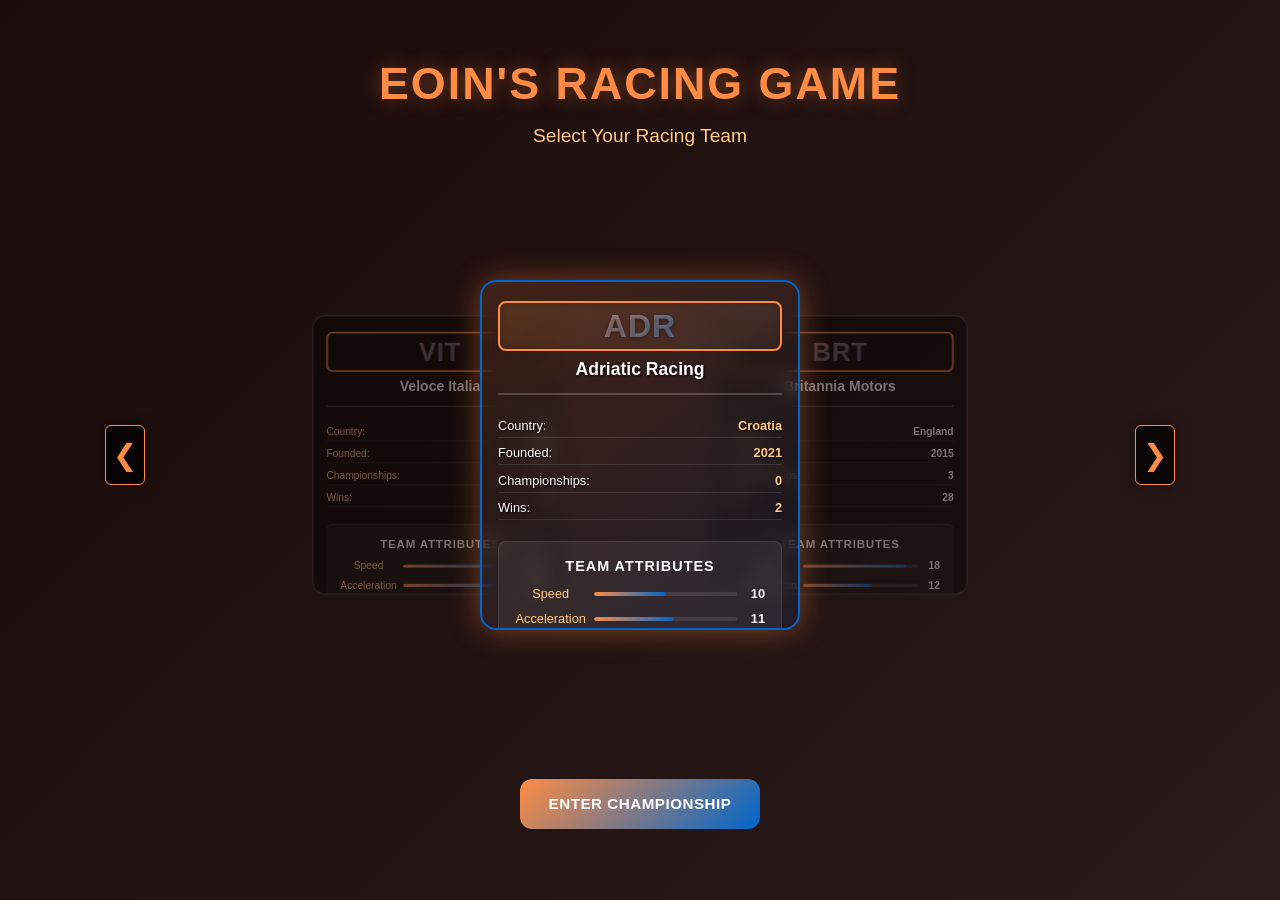
==== commit e34c62f1: "Improve team theming and race standings logic Enhanced team color theming with new variables for bet" ====
--- a/Eoin'sRacingGame.html
+++ b/Eoin'sRacingGame.html
@@ -3,7 +3,7 @@
   <head>
     <meta charset="UTF-8" />
     <meta name="viewport" content="width=device-width, initial-scale=1.0" />
-    <title>Racing Game</title>
+    <title>Eoin's Racing Game</title>
     <style>
       * {
         margin: 0;
@@ -124,6 +124,7 @@
         padding: 1.2rem 1rem;
         cursor: pointer;
         transition: all 0.5s cubic-bezier(0.4, 0, 0.2, 1);
+        color: var(--text-primary, #ffffff);
 
         -webkit-backdrop-filter: blur(10px);
         backdrop-filter: blur(10px);
@@ -145,6 +146,12 @@
         border-color: var(--primary-color);
         box-shadow: 0 12px 40px rgba(0, 0, 0, 0.3),
           0 0 0 2px var(--primary-color);
+        background: linear-gradient(
+          145deg,
+          var(--primary-color-transparent, rgba(var(--primary-color-rgb), 0.15)),
+          var(--accent-color-transparent, rgba(var(--accent-color-rgb), 0.1))
+        );
+        color: var(--text-primary, #ffffff);
       }
 
       .team-card.prev {
@@ -197,11 +204,12 @@
         border-color: var(--primary-color);
         background: linear-gradient(
           145deg,
-          var(--border-glow),
-          rgba(255, 255, 255, 0.05)
+          var(--primary-color-transparent, rgba(var(--primary-color-rgb), 0.2)),
+          var(--accent-color-transparent, rgba(var(--accent-color-rgb), 0.15))
         );
         transform: translateY(-4px);
         box-shadow: 0 8px 32px rgba(0, 0, 0, 0.3);
+        color: var(--text-primary, #ffffff);
       }
 
       .team-card.selected::before {
@@ -351,7 +359,7 @@
 
       .attribute-fill {
         height: 100%;
-        background: linear-gradient(90deg, #ff4444, #ffaa44, #44ff44);
+        background: linear-gradient(90deg, var(--primary-color), var(--accent-color));
         border-radius: 2px;
         transition: width 0.3s ease;
       }
@@ -846,52 +854,6 @@
         border-color: #c82333;
       }
 
-      .ghost-list {
-        max-height: 150px;
-        overflow-y: auto;
-        border: 1px solid rgba(255, 255, 255, 0.1);
-        border-radius: 6px;
-        background-color: rgba(0, 0, 0, 0.2);
-      }
-
-      .ghost-entry {
-        display: flex;
-        justify-content: space-between;
-        align-items: center;
-        padding: 0.5rem;
-        border-bottom: 1px solid rgba(255, 255, 255, 0.05);
-        font-size: 0.9rem;
-      }
-
-      .ghost-entry:last-child {
-        border-bottom: none;
-      }
-
-      .ghost-entry span:first-child {
-        font-weight: bold;
-        color: var(--primary-color);
-      }
-
-      .ghost-entry span:nth-child(2) {
-        color: var(--accent-color);
-        font-family: 'Courier New', monospace;
-      }
-
-      .ghost-entry button {
-        padding: 0.25rem 0.5rem;
-        font-size: 0.8rem;
-        background-color: rgba(255, 0, 0, 0.6);
-        color: white;
-        border: none;
-        border-radius: 4px;
-        cursor: pointer;
-        transition: background-color 0.2s ease;
-      }
-
-      .ghost-entry button:hover {
-        background-color: rgba(255, 0, 0, 0.8);
-      }
-
       /* Responsive layout improvements for start screen */
       @media (max-height: 900px) {
         .start-screen {
@@ -967,11 +929,6 @@
         .time-trial-instructions {
           font-size: 0.85rem;
         }
-      }
-
-      /* Ensure ghost list doesn't get too tall */
-      .ghost-list {
-        max-height: 120px;
       }
 
       /* Weather Description Styles */
@@ -1916,23 +1873,6 @@
 
         <!-- Time Trial Controls (hidden by default) -->
         <div id="timeTrialControls" style="display: none;">
-          <div class="time-trial-section">
-            <h3>Ghost Car Management</h3>
-            <div class="time-trial-instructions">
-              <p><strong>How Ghost Cars Work:</strong></p>
-              <p><strong>Recording:</strong> Your fastest lap will be automatically saved as a ghost</p>
-              <p><strong>Import:</strong> Load ghost laps from other players as JSON files</p>
-              <p><strong>Export:</strong> Share your best laps with others after completing a run</p>
-              <p><strong>Racing:</strong> Ghost cars appear as semi-transparent vehicles on track</p>
-            </div>
-            <div class="time-trial-buttons">
-              <button class="time-trial-btn primary" onclick="importTimeTrialLap()">Import Ghost</button>
-              <button class="time-trial-btn danger" onclick="clearAllTimeTrialGhosts()">Clear All</button>
-            </div>
-            <div id="timeTrialGhostList" class="ghost-list">
-              <div class="ghost-list-empty">No ghost cars loaded. Import ghosts or complete a lap to start racing against them!</div>
-            </div>
-          </div>
           
           <!-- Time Trial Leaderboard -->
           <div class="time-trial-leaderboard">
@@ -2360,165 +2300,229 @@
     <script>
       // Team themes configuration with high contrast
       const teamThemes = {
-        // Croatian Team - Red, White, Blue
+        // Croatian Team - Tangerine Tango with Azure accents
         adriatic_racing: {
-          "--primary-color": "#FF0000",
+          "--primary-color": "#FF8C42",
+          "--primary-color-rgb": "255, 140, 66",
           "--accent-color": "#0066CC",
+          "--accent-color-rgb": "0, 102, 204",
+          "--primary-color-transparent": "rgba(255, 140, 66, 0.15)",
+          "--accent-color-transparent": "rgba(0, 102, 204, 0.1)",
           "--bg-primary": "#1a0a0a",
           "--bg-secondary": "#2a1a1a",
           "--text-primary": "#ffffff",
-          "--text-secondary": "#ffaaaa",
-          "--border-glow": "rgba(255, 0, 0, 0.4)",
+          "--text-secondary": "#ffcc88",
+          "--border-glow": "rgba(255, 140, 66, 0.4)",
         },
-        // English Team - Dark Blue and Silver
+        // English Team - Midnight Blue with Silver accents
         britannia_motors: {
           "--primary-color": "#191970",
+          "--primary-color-rgb": "25, 25, 112",
           "--accent-color": "#C0C0C0",
+          "--accent-color-rgb": "192, 192, 192",
+          "--primary-color-transparent": "rgba(25, 25, 112, 0.15)",
+          "--accent-color-transparent": "rgba(192, 192, 192, 0.1)",
           "--bg-primary": "#0a0a1a",
           "--bg-secondary": "#1a1a2a",
           "--text-primary": "#ffffff",
           "--text-secondary": "#aaaaff",
           "--border-glow": "rgba(25, 25, 112, 0.4)",
         },
-        // Chinese Team - Gold and Black
+        // Chinese Team - Celadon with Gold accents
         celestial_motors: {
-          "--primary-color": "#FFD700",
+          "--primary-color": "#2fa889",
+          "--primary-color-rgb": "47, 168, 137",
+          "--accent-color": "#FFDF00",
+          "--accent-color-rgb": "255, 223, 0",
+          "--primary-color-transparent": "rgba(47, 168, 137, 0.15)",
+          "--accent-color-transparent": "rgba(255, 223, 0, 0.1)",
+          "--bg-primary": "#1a0a0a",
+          "--bg-secondary": "#2a2a1a",
+          "--text-primary": "#ffffff",
+          "--text-secondary": "#88ffcc",
+          "--border-glow": "rgba(47, 168, 137, 0.4)",
+        },
+        // Welsh Team - Burgundy with Gold accents
+        dragon_force: {
+          "--primary-color": "#8e2043",
+          "--primary-color-rgb": "142, 32, 67",
+          "--accent-color": "#FFD700",
+          "--accent-color-rgb": "255, 215, 0",
+          "--primary-color-transparent": "rgba(142, 32, 67, 0.15)",
+          "--accent-color-transparent": "rgba(255, 215, 0, 0.1)",
+          "--bg-primary": "#1a0a0a",
+          "--bg-secondary": "#2a1a1a",
+          "--text-primary": "#ffffff",
+          "--text-secondary": "#ffaaaa",
+          "--border-glow": "rgba(142, 32, 67, 0.4)",
+        },
+        // Irish Team - Shamrock with Amber accents
+        emerald_isle: {
+          "--primary-color": "#169873",
+          "--primary-color-rgb": "22, 152, 115",
+          "--accent-color": "#FF8C00",
+          "--accent-color-rgb": "255, 140, 0",
+          "--primary-color-transparent": "rgba(22, 152, 115, 0.15)",
+          "--accent-color-transparent": "rgba(255, 140, 0, 0.1)",
+          "--bg-primary": "#0a1a0a",
+          "--bg-secondary": "#1a2a1a",
+          "--text-primary": "#ffffff",
+          "--text-secondary": "#88ff88",
+          "--border-glow": "rgba(22, 152, 115, 0.4)",
+        },
+        // Scottish Team - Sapphire with White accents
+        highland_racing: {
+          "--primary-color": "#0F52BA",
+          "--primary-color-rgb": "15, 82, 186",
           "--accent-color": "#FFFFFF",
+          "--accent-color-rgb": "255, 255, 255",
+          "--primary-color-transparent": "rgba(15, 82, 186, 0.15)",
+          "--accent-color-transparent": "rgba(255, 255, 255, 0.1)",
+          "--bg-primary": "#0a0a1a",
+          "--bg-secondary": "#1a1a2a",
+          "--text-primary": "#ffffff",
+          "--text-secondary": "#88aaff",
+          "--border-glow": "rgba(15, 82, 186, 0.4)",
+        },
+        // Spanish Team - Sienna with Amber accents
+        iberian_speed: {
+          "--primary-color": "#A0522D",
+          "--primary-color-rgb": "160, 82, 45",
+          "--accent-color": "#FFC400",
+          "--accent-color-rgb": "255, 196, 0",
+          "--primary-color-transparent": "rgba(160, 82, 45, 0.15)",
+          "--accent-color-transparent": "rgba(255, 196, 0, 0.1)",
+          "--bg-primary": "#0a0a0a",
+          "--bg-secondary": "#2a1a1a",
+          "--text-primary": "#ffffff",
+          "--text-secondary": "#ffaaaa",
+          "--border-glow": "rgba(160, 82, 45, 0.4)",
+        },
+        // German Team - Ghost White with Silver accents
+        kaiser_motorsport: {
+          "--primary-color": "#F7F7FF",
+          "--primary-color-rgb": "247, 247, 255",
+          "--accent-color": "#B3B3B3",
+          "--accent-color-rgb": "179, 179, 179",
+          "--primary-color-transparent": "rgba(247, 247, 255, 0.15)",
+          "--accent-color-transparent": "rgba(179, 179, 179, 0.1)",
+          "--bg-primary": "#1a0a0a",
+          "--bg-secondary": "#2a1a1a",
+          "--text-primary": "#000000",
+          "--text-secondary": "#222222",
+          "--border-glow": "rgba(247, 247, 255, 0.4)",
+        },
+        // US Team - Obsidian with Platinum accents
+        liberty_racing: {
+          "--primary-color": "#0d0d0d",
+          "--primary-color-rgb": "13, 13, 13",
+          "--accent-color": "#E5E4E2",
+          "--accent-color-rgb": "229, 228, 226",
+          "--primary-color-transparent": "rgba(13, 13, 13, 0.15)",
+          "--accent-color-transparent": "rgba(229, 228, 226, 0.1)",
+          "--bg-primary": "#0a0a1a",
+          "--bg-secondary": "#1a1a2a",
+          "--text-primary": "#ffffff",
+          "--text-secondary": "#aaaaaa",
+          "--border-glow": "rgba(13, 13, 13, 0.4)",
+        },
+        // Indian Team - Turmeric with Ivory accents
+        maharaja_motors: {
+          "--primary-color": "#ffa347",
+          "--primary-color-rgb": "255, 163, 71",
+          "--accent-color": "#FFFFF0",
+          "--accent-color-rgb": "255, 255, 240",
+          "--primary-color-transparent": "rgba(255, 163, 71, 0.15)",
+          "--accent-color-transparent": "rgba(255, 255, 240, 0.1)",
           "--bg-primary": "#1a1a0a",
           "--bg-secondary": "#2a2a1a",
           "--text-primary": "#ffffff",
           "--text-secondary": "#ffcc88",
-          "--border-glow": "rgba(255, 215, 0, 0.4)",
+          "--border-glow": "rgba(255, 163, 71, 0.4)",
         },
-        // Welsh Team - Red and Gold
-        dragon_force: {
-          "--primary-color": "#DC143C",
-          "--accent-color": "#FFD700",
-          "--bg-primary": "#1a0a0a",
-          "--bg-secondary": "#2a1a1a",
-          "--text-primary": "#ffffff",
-          "--text-secondary": "#ffaaaa",
-          "--border-glow": "rgba(220, 20, 60, 0.4)",
-        },
-        // Irish Team - Green and Orange
-        emerald_isle: {
-          "--primary-color": "#228B22",
-          "--accent-color": "#FF8C00",
+        // Brazilian Team - Electric Lime with Canary accents
+        samba_racing: {
+          "--primary-color": "#42d653",
+          "--primary-color-rgb": "66, 214, 83",
+          "--accent-color": "#FEDD00",
+          "--accent-color-rgb": "254, 221, 0",
+          "--primary-color-transparent": "rgba(66, 214, 83, 0.15)",
+          "--accent-color-transparent": "rgba(254, 221, 0, 0.1)",
           "--bg-primary": "#0a1a0a",
           "--bg-secondary": "#1a2a1a",
           "--text-primary": "#ffffff",
           "--text-secondary": "#88ff88",
-          "--border-glow": "rgba(34, 139, 34, 0.4)",
+          "--border-glow": "rgba(66, 214, 83, 0.4)",
         },
-        // Scottish Team - Blue and White
-        highland_racing: {
-          "--primary-color": "#003DA5",
-          "--accent-color": "#FFFFFF",
-          "--bg-primary": "#0a0a1a",
-          "--bg-secondary": "#1a1a2a",
-          "--text-primary": "#ffffff",
-          "--text-secondary": "#88aaff",
-          "--border-glow": "rgba(0, 61, 165, 0.4)",
-        },
-        // Spanish Team - Red and Yellow
-        iberian_speed: {
-          "--primary-color": "#C60B1E",
-          "--accent-color": "#FFC400",
-          "--bg-primary": "#0a0a0a",
-          "--bg-secondary": "#2a1a1a",
-          "--text-primary": "#ffffff",
-          "--text-secondary": "#ffaaaa",
-          "--border-glow": "rgba(198, 11, 30, 0.4)",
-        },
-        // German Team - Black and Red with Orange accents
-        kaiser_motorsport: {
-          "--primary-color": "#FF4500",
-          "--accent-color": "#FFFFFF",
-          "--bg-primary": "#1a0a0a",
-          "--bg-secondary": "#2a1a1a",
-          "--text-primary": "#ffffff",
-          "--text-secondary": "#ffaa66",
-          "--border-glow": "rgba(255, 69, 0, 0.4)",
-        },
-        // US Team - Navy and Red with White accents
-        liberty_racing: {
-          "--primary-color": "#002868",
-          "--accent-color": "#FFFFFF",
-          "--bg-primary": "#0a0a1a",
-          "--bg-secondary": "#1a1a2a",
-          "--text-primary": "#ffffff",
-          "--text-secondary": "#aaaaff",
-          "--border-glow": "rgba(0, 40, 104, 0.4)",
-        },
-        // Indian Team - Saffron and Green with Blue accents
-        maharaja_motors: {
-          "--primary-color": "#FF9933",
-          "--accent-color": "#87CEEB",
-          "--bg-primary": "#1a1a0a",
-          "--bg-secondary": "#2a2a1a",
-          "--text-primary": "#ffffff",
-          "--text-secondary": "#ffcc88",
-          "--border-glow": "rgba(255, 153, 51, 0.4)",
-        },
-        // Brazilian Team - Green and Yellow
-        samba_racing: {
-          "--primary-color": "#009739",
-          "--accent-color": "#FEDD00",
-          "--bg-primary": "#0a1a0a",
-          "--bg-secondary": "#1a2a1a",
-          "--text-primary": "#ffffff",
-          "--text-secondary": "#88ff88",
-          "--border-glow": "rgba(0, 151, 57, 0.4)",
-        },
-        // Romanian Team - Pink
+        // Romanian Team - Fuchsia with Lavender accents
         regina_curse: {
-          "--primary-color": "#FF69B4",
-          "--accent-color": "#FFB6C1",
+          "--primary-color": "#FF77BC",
+          "--primary-color-rgb": "255, 119, 188",
+          "--accent-color": "#E6E6FA",
+          "--accent-color-rgb": "230, 230, 250",
+          "--primary-color-transparent": "rgba(255, 119, 188, 0.15)",
+          "--accent-color-transparent": "rgba(230, 230, 250, 0.1)",
           "--bg-primary": "#1a0a0a",
           "--bg-secondary": "#2a1a2a",
           "--text-primary": "#ffffff",
           "--text-secondary": "#ffaad5",
-          "--border-glow": "rgba(255, 105, 180, 0.4)",
+          "--border-glow": "rgba(255, 119, 188, 0.4)",
         },
-        // French Team - Blue and Red with White accents
+        // French Team - Turquoise with Pearl accents
         tricolore_racing: {
-          "--primary-color": "#0055A4",
-          "--accent-color": "#FFFFFF",
+          "--primary-color": "#30D5C8",
+          "--primary-color-rgb": "48, 213, 200",
+          "--accent-color": "#F0EAD6",
+          "--accent-color-rgb": "240, 234, 214",
+          "--primary-color-transparent": "rgba(48, 213, 200, 0.15)",
+          "--accent-color-transparent": "rgba(240, 234, 214, 0.1)",
           "--bg-primary": "#0a0a1a",
           "--bg-secondary": "#1a1a2a",
           "--text-primary": "#ffffff",
-          "--text-secondary": "#88aaff",
-          "--border-glow": "rgba(0, 85, 164, 0.4)",
+          "--text-secondary": "#88ffee",
+          "--border-glow": "rgba(48, 213, 200, 0.4)",
         },
-        // Japanese Team - Red and White with Black accents
+        // Japanese Team - Ruby with Pearl accents
         rising_sun: {
-          "--primary-color": "#BC002D",
+          "--primary-color": "#E0115F",
+          "--primary-color-rgb": "224, 17, 95",
           "--accent-color": "#FFFFFF",
+          "--accent-color-rgb": "255, 255, 255",
+          "--primary-color-transparent": "rgba(224, 17, 95, 0.15)",
+          "--accent-color-transparent": "rgba(255, 255, 255, 0.1)",
           "--bg-primary": "#1a0a0a",
           "--bg-secondary": "#2a1a2a",
           "--text-primary": "#ffffff",
           "--text-secondary": "#ffaaaa",
-          "--border-glow": "rgba(188, 0, 45, 0.4)",
+          "--border-glow": "rgba(224, 17, 95, 0.4)",
         },
-        // Venezuelan Team - Yellow, Blue, Red
+        // Venezuelan Team - Canary with Cerulean accents
         velocidad_venezuela: {
-          "--primary-color": "#FFCC00",
-          "--accent-color": "#87CEEB",
+          "--primary-color": "#FFEF00",
+          "--primary-color-rgb": "255, 239, 0",
+          "--accent-color": "#007BA7",
+          "--accent-color-rgb": "0, 123, 167",
+          "--primary-color-transparent": "rgba(255, 239, 0, 0.15)",
+          "--accent-color-transparent": "rgba(0, 123, 167, 0.1)",
           "--bg-primary": "#1a0a0a",
           "--bg-secondary": "#2a1a2a",
-          "--text-primary": "#ffffff",
-          "--text-secondary": "#ffcc88",
-          "--border-glow": "rgba(255, 204, 0, 0.4)",
+          "--text-primary": "#000000",
+          "--text-secondary": "#222222",
+          "--border-glow": "rgba(255, 239, 0, 0.4)",
         },
-        // Italian Team - Green, White, Red
+        // Italian Team - Royal Purple with Scarlet accents
         veloce_italia: {
-          "--primary-color": "#009246",
-          "--accent-color": "#CE2B37",
+          "--primary-color": "#7851A9",
+          "--primary-color-rgb": "120, 81, 169",
+          "--accent-color": "#FF2400",
+          "--accent-color-rgb": "255, 36, 0",
+          "--primary-color-transparent": "rgba(120, 81, 169, 0.15)",
+          "--accent-color-transparent": "rgba(255, 36, 0, 0.1)",
           "--bg-primary": "#1a0a0a",
           "--bg-secondary": "#2a2a1a",
           "--text-primary": "#ffffff",
-          "--text-secondary": "#88ff88",
-          "--border-glow": "rgba(0, 146, 70, 0.4)",
+          "--text-secondary": "#ddaaff",
+          "--border-glow": "rgba(120, 81, 169, 0.4)",
         },
       };
 
@@ -2625,6 +2629,18 @@
         teamCards.forEach((card) => {
           const cardTeam = card.getAttribute("data-team");
           card.classList.remove("active", "prev", "next", "hidden");
+          
+          // Reset any custom styling from previous selections
+          card.style.background = "";
+          card.style.color = "";
+          card.style.borderColor = "";
+          card.style.boxShadow = "";
+          
+          // Reset any custom text styling
+          const textElements = card.querySelectorAll(".team-name, .fact-label, .fact-value, .attributes-title, .attribute-name, .attribute-value");
+          textElements.forEach(element => {
+            element.style.color = "";
+          });
 
           if (cardTeam === currentTeam) {
             card.classList.add("active");
@@ -2670,11 +2686,60 @@
         const activeCard = document.querySelector(".team-card.active");
         activeCard.style.borderColor = "var(--accent-color)";
         activeCard.style.boxShadow = "0 0 30px var(--border-glow)";
+        
+        // Check if this team has dark text (specifically kaiser_motorsport and velocidad_venezuela)
+        const hasDarkText = selectedTeam === "kaiser_motorsport" || selectedTeam === "velocidad_venezuela";
+        
+        // Apply team-colored background to the active card with higher opacity for light teams
+        if (hasDarkText) {
+          // For teams with dark text, use a much lighter/stronger background
+          activeCard.style.background = `linear-gradient(
+            145deg,
+            rgba(var(--primary-color-rgb), 0.75),
+            rgba(var(--accent-color-rgb), 0.4)
+          )`;
+          // Fix the contrast for the attribute fill
+          const attributeFills = activeCard.querySelectorAll(".attribute-fill");
+          attributeFills.forEach(fill => {
+            fill.style.background = `linear-gradient(90deg, var(--primary-color), var(--accent-color))`;
+          });
+        } else {
+          // For teams with light text on dark background, keep more transparent
+          activeCard.style.background = `linear-gradient(
+            145deg,
+            var(--primary-color-transparent),
+            var(--accent-color-transparent)
+          )`;
+        }
+        
+        // Ensure text is readable - use the team's text color
+        activeCard.style.color = "var(--text-primary)";
+        
+        // Update any additional text elements that might need contrast adjustment
+        const teamTextElements = activeCard.querySelectorAll(".team-name, .fact-label, .attributes-title");
+        teamTextElements.forEach(element => {
+          element.style.color = "var(--text-primary)";
+        });
+        
+        const teamValueElements = activeCard.querySelectorAll(".fact-value, .attribute-name, .attribute-value");
+        teamValueElements.forEach(element => {
+          element.style.color = "var(--text-secondary)";
+        });
       }
 
       function applyTeamTheme(teamKey) {
         const theme = teamThemes[teamKey];
         const root = document.documentElement;
+
+        // Check if this is a team with dark text that needs a lighter background
+        const hasDarkText = teamKey === "kaiser_motorsport" || teamKey === "velocidad_venezuela";
+
+        // Apply custom background colors for the team selection screen for teams with dark text
+        if (hasDarkText) {
+          // Modify the bg-primary and bg-secondary to be lighter for better contrast
+          root.style.setProperty("--bg-primary", "#3a2a2a");
+          root.style.setProperty("--bg-secondary", "#4a3a3a");
+        }
 
         Object.keys(theme).forEach((property) => {
           root.style.setProperty(property, theme[property]);
@@ -2814,9 +2879,6 @@
       
       // Time Trial mode settings
       let isTimeTrialMode = false;
-      let isRecordingGhost = false;
-      let currentGhostRecording = [];
-      let timeTrialGhosts = [];
       let timeTrialLaps = [];
       let bestTimeTrialLap = null;
       
@@ -3206,7 +3268,7 @@
                     <span style="width: 40px; display: inline-block; font-size: 0.8em; color: var(--accent-color);">${teamDisplay}</span>
                     <span style="width: 80px; display: inline-block;">${minutes}:${seconds.padStart(6, "0")}</span>
                     <span style="width: 30px; display: inline-block; font-size: 0.9em;">${weatherDisplay}</span>
-                    <span style="width: 30px; display: inline-block; font-size: 0.8em; color: #888;">${difficultyDisplay}</span>
+                    <span style="width: 30px; display: inline-block; font-size: 0.8em; color: var(--text-secondary);">${difficultyDisplay}</span>
                 `;
           list.appendChild(div);
         });
@@ -3246,7 +3308,7 @@
                     <span style="width: 30px; display: inline-block; font-size: 0.8em; color: var(--accent-color);">${teamDisplay}</span>
                     <span style="width: 70px; display: inline-block;">${minutes}:${seconds.padStart(6, "0")}</span>
                     <span style="width: 25px; display: inline-block; font-size: 0.8em;">${weatherDisplay}</span>
-                    <span style="width: 25px; display: inline-block; font-size: 0.7em; color: #888;">${difficultyDisplay}</span>
+                    <span style="width: 25px; display: inline-block; font-size: 0.7em; color: var(--text-secondary);">${difficultyDisplay}</span>
                 `;
           list.appendChild(div);
         });
@@ -3468,6 +3530,7 @@
         lapTimes: [], // Array of completed lap times in seconds
         currentLapStartTime: 0, // When current lap started
         totalRaceTime: 0, // Sum of all completed lap times
+        lastLapCompletionTime: 0, // Will be set on first lap completion for queue-based standings
         // Checkpoint timing for gap calculations
         checkpointTimes: {},
       };
@@ -3479,7 +3542,7 @@
       const aiTeams = [
         {
           name: "Emerald Isle Racing",
-          color: "#228B22",
+          color: "#169873",
           country: "Ireland",
           founded: 2018,
           championships: 2,
@@ -3495,7 +3558,7 @@
         },
         {
           name: "Dragon Force Motorsport",
-          color: "#DC143C",
+          color: "#8e2043",
           country: "Wales",
           founded: 2016,
           championships: 1,
@@ -3511,7 +3574,7 @@
         },
         {
           name: "Highland Racing Team",
-          color: "#003DA5",
+          color: "#0F52BA",
           country: "Scotland",
           founded: 2020,
           championships: 0,
@@ -3543,7 +3606,7 @@
         },
         {
           name: "Tricolore Racing",
-          color: "#0055A4",
+          color: "#30D5C8",
           country: "France",
           founded: 2017,
           championships: 1,
@@ -3559,7 +3622,7 @@
         },
         {
           name: "Kaiser Motorsport",
-          color: "#FF0000",
+          color: "#F7F7FF",
           country: "Germany",
           founded: 2014,
           championships: 4,
@@ -3575,7 +3638,7 @@
         },
         {
           name: "Iberian Speed",
-          color: "#C60B1E",
+          color: "#A0522D",
           country: "Spain",
           founded: 2019,
           championships: 0,
@@ -3591,7 +3654,7 @@
         },
         {
           name: "Veloce Italia",
-          color: "#009246",
+          color: "#7851A9",
           country: "Italy",
           founded: 2013,
           championships: 2,
@@ -3607,7 +3670,7 @@
         },
         {
           name: "Adriatic Racing",
-          color: "#FF6B00",
+          color: "#FF8C42",
           country: "Croatia",
           founded: 2021,
           championships: 0,
@@ -3623,7 +3686,7 @@
         },
         {
           name: "Liberty Racing",
-          color: "#002868",
+          color: "#0d0d0d",
           country: "USA",
           founded: 2012,
           championships: 1,
@@ -3639,7 +3702,7 @@
         },
         {
           name: "Rising Sun Motors",
-          color: "#BC002D",
+          color: "#E0115F",
           country: "Japan",
           founded: 2016,
           championships: 0,
@@ -3655,7 +3718,7 @@
         },
         {
           name: "Celestial Motors",
-          color: "#DE2910",
+          color: "#2fa889",
           country: "China",
           founded: 2018,
           championships: 0,
@@ -3671,7 +3734,7 @@
         },
         {
           name: "Maharaja Motors",
-          color: "#FF9933",
+          color: "#ffa347",
           country: "India",
           founded: 2020,
           championships: 0,
@@ -3687,7 +3750,7 @@
         },
         {
           name: "Samba Racing Team",
-          color: "#009739",
+          color: "#42d653",
           country: "Brazil",
           founded: 2011,
           championships: 2,
@@ -3703,7 +3766,7 @@
         },
         {
           name: "Velocidad Venezuela",
-          color: "#FFCC00",
+          color: "#FFEF00",
           country: "Venezuela",
           founded: 2021,
           championships: 0,
@@ -3719,7 +3782,7 @@
         },
         {
           name: "Regina Curse",
-          color: "#FF69B4",
+          color: "#FF77BC",
           country: "Romania",
           founded: 2022,
           championships: 0,
@@ -4478,6 +4541,7 @@
             lapsCompleted: 0,
             targetWaypoint: 1,
             racePosition: i + 2,
+            gridPosition: i + 1, // Grid position for race start ordering
             // Damage and wear system (reset to zero for new race)
             damage: {
               speed: 0, // 0-100, reduces maxSpeed
@@ -4507,6 +4571,7 @@
             lapTimes: [], // Array of completed lap times in seconds
             currentLapStartTime: 0, // When current lap started
             totalRaceTime: 0, // Sum of all completed lap times
+            lastLapCompletionTime: 0, // Will be set on first lap completion for queue-based standings
             // Checkpoint timing for gap calculations
             checkpointTimes: {},
           };
@@ -4789,39 +4854,16 @@
         updatePlayerSpeed();
         constrainToBounds();
         checkPlayerCheckpoints();
-        
-        // Record ghost data for time trial
-        if (isTimeTrialMode && isRecordingGhost && gameRunning) {
-          currentGhostRecording.push({
-            x: player.x,
-            y: player.y,
-            angle: player.angle,
-            timestamp: Date.now()
-          });
-        }
-      }
-      
-      // Time Trial ghost management functions
-      function updateTimeTrialGhosts() {
-        if (!isTimeTrialMode) return;
-        
-        timeTrialGhosts.forEach(ghost => {
-          ghost.update();
-        });
       }
       
       function completeTimeTrialLap(lapTime) {
         if (!isTimeTrialMode) return;
-        
-        // Stop recording current ghost
-        isRecordingGhost = false;
         
         // Create lap data object
         const lapData = {
           playerName: getSelectedTeamName(),
           teamName: getSelectedTeamName(),
           lapTime: lapTime,
-          ghostData: [...currentGhostRecording],
           weather: gameWeather,
           difficulty: gameDifficulty,
           date: new Date().toISOString(),
@@ -4871,130 +4913,6 @@
         return teamMapping[selectedTeam] || "Unknown Team";
       }
       
-      // Import/Export functions for time trial data
-      function exportTimeTrialLap(lapData) {
-        const exportData = {
-          version: "1.0",
-          ...lapData
-        };
-        
-        const dataStr = JSON.stringify(exportData, null, 2);
-        const dataBlob = new Blob([dataStr], {type: 'application/json'});
-        
-        const link = document.createElement('a');
-        link.href = URL.createObjectURL(dataBlob);
-        link.download = `time-trial-${lapData.playerName}-${formatTime(lapData.lapTime)}.json`;
-        link.click();
-      }
-      
-      function importTimeTrialLap() {
-        const input = document.createElement('input');
-        input.type = 'file';
-        input.accept = '.json';
-        input.onchange = function(e) {
-          const file = e.target.files[0];
-          if (!file) return;
-          
-          const reader = new FileReader();
-          reader.onload = function(e) {
-            try {
-              const lapData = JSON.parse(e.target.result);
-              
-              // Validate imported data
-              if (!lapData.ghostData || !lapData.lapTime || !lapData.playerName) {
-                alert('Invalid time trial file format!');
-                return;
-              }
-              
-              // Create ghost car from imported data
-              const ghost = new GhostCar(
-                lapData.ghostData,
-                lapData.playerName,
-                lapData.teamName,
-                lapData.lapTime
-              );
-              
-              timeTrialGhosts.push(ghost);
-              
-              alert(`Successfully imported ${lapData.playerName}'s lap: ${formatTime(lapData.lapTime)}`);
-              updateTimeTrialGhostList();
-              
-            } catch (error) {
-              alert('Error reading time trial file: ' + error.message);
-            }
-          };
-          reader.readAsText(file);
-        };
-        input.click();
-      }
-      
-      function removeTimeTrialGhost(index) {
-        if (index >= 0 && index < timeTrialGhosts.length) {
-          timeTrialGhosts.splice(index, 1);
-          updateTimeTrialGhostList();
-        }
-      }
-      
-      function clearAllTimeTrialGhosts() {
-        timeTrialGhosts.length = 0;
-        updateTimeTrialGhostList();
-      }
-
-      // GhostCar class for time trial mode
-      class GhostCar {
-        constructor(ghostData, playerName, lapTime) {
-          this.ghostData = ghostData;
-          this.playerName = playerName;
-          this.lapTime = lapTime;
-          this.currentFrame = 0;
-          this.isActive = true;
-          this.x = 0;
-          this.y = 0;
-          this.angle = 0;
-          this.startTime = null;
-        }
-
-        reset() {
-          this.currentFrame = 0;
-          this.startTime = null;
-          this.isActive = true;
-        }
-
-        update() {
-          if (!this.isActive || !this.ghostData || this.ghostData.length === 0) return;
-
-          if (!this.startTime && gameRunning) {
-            this.startTime = Date.now();
-          }
-
-          if (this.startTime) {
-            const elapsedTime = Date.now() - this.startTime;
-            
-            // Find the appropriate frame based on elapsed time
-            let targetFrame = 0;
-            for (let i = 0; i < this.ghostData.length; i++) {
-              const frameTime = this.ghostData[i].timestamp - this.ghostData[0].timestamp;
-              if (frameTime <= elapsedTime) {
-                targetFrame = i;
-              } else {
-                break;
-              }
-            }
-
-            if (targetFrame < this.ghostData.length) {
-              this.currentFrame = targetFrame;
-              const frame = this.ghostData[targetFrame];
-              this.x = frame.x;
-              this.y = frame.y;
-              this.angle = frame.angle;
-            } else {
-              // Ghost has finished, make it inactive
-              this.isActive = false;
-            }
-          }
-        }
-      }
-
       // Show time trial complete screen
       function showTimeTrialComplete(lapData, previousBestTime) {
         gameRunning = false;
@@ -5060,70 +4978,6 @@
         });
         
         listElement.innerHTML = html;
-      }
-
-      // Draw ghost car
-      function drawGhostCar(ghost) {
-        if (!ghost.isActive) return;
-
-        ctx.save();
-        ctx.globalAlpha = 0.4; // Make ghost translucent
-        
-        // Position and orient the ghost car
-        ctx.translate(ghost.x, ghost.y);
-        ctx.rotate(ghost.angle);
-
-        // Draw a simplified ghost car
-        const width = 20;
-        const height = 10;
-
-        // Ghost car body
-        ctx.fillStyle = "rgba(100, 150, 255, 0.6)";
-        ctx.beginPath();
-        ctx.moveTo(width / 2, 0);
-        ctx.quadraticCurveTo(width / 3, -height / 2, -width / 3, -height / 2);
-        ctx.quadraticCurveTo(-width / 2, 0, -width / 3, height / 2);
-        ctx.quadraticCurveTo(width / 3, height / 2, width / 2, 0);
-        ctx.closePath();
-        ctx.fill();
-
-        // Ghost car outline
-        ctx.strokeStyle = "rgba(150, 200, 255, 0.8)";
-        ctx.lineWidth = 1;
-        ctx.stroke();
-
-        ctx.restore();
-      }
-
-      // Update time trial ghost list in UI
-      function updateTimeTrialGhostList() {
-        const list = document.getElementById("timeTrialGhostList");
-        if (!list) return;
-        
-        list.innerHTML = "";
-        
-        if (timeTrialGhosts.length === 0) {
-          const emptyDiv = document.createElement("div");
-          emptyDiv.className = "ghost-list-empty";
-          emptyDiv.textContent = "No ghost cars loaded. Import ghosts or complete a lap to start racing against them!";
-          list.appendChild(emptyDiv);
-        } else {
-          timeTrialGhosts.forEach((ghost, index) => {
-            const div = document.createElement("div");
-            div.className = "ghost-entry";
-            
-            const minutes = Math.floor(ghost.lapTime / 60);
-            const seconds = (ghost.lapTime % 60).toFixed(3);
-            
-            div.innerHTML = `
-              <span>${ghost.playerName}</span>
-              <span>${minutes}:${seconds.padStart(6, "0")}</span>
-              <button onclick="removeTimeTrialGhost(${index})">Remove</button>
-            `;
-            
-            list.appendChild(div);
-          });
-        }
       }
 
       function calculateCurrentSpeed() {
@@ -5803,6 +5657,9 @@
             // Check if all checkpoints were hit in sequence
             const allCheckpointsHit = car.checkpointsHit.every((hit) => hit);
             if (allCheckpointsHit && car.lapsCompleted > 0) {
+              // Store the timestamp when this lap was completed (for sorting)
+              car.lastLapCompletionTime = currentTime;
+              
               // Completed a full lap
               car.lapsCompleted++;
 
@@ -5901,6 +5758,9 @@
               );
             } else if (car.lapsCompleted === 0) {
               // First time hitting start/finish - start first lap
+              // Store the timestamp when this lap was completed (for sorting)
+              car.lastLapCompletionTime = currentTime;
+              
               car.lapsCompleted = 1;
 
               // Initialize lap timing for all cars
@@ -6024,27 +5884,41 @@
             totalTime += currentLapTime;
           }
           car.calculatedTotalTime = totalTime;
+          
+          // Ensure lastLapCompletionTime exists (default to a high value if not set)
+          if (car.lastLapCompletionTime === undefined) {
+            car.lastLapCompletionTime = Number.MAX_SAFE_INTEGER;
+          }
         });
 
-        // First, sort by basic race progress (lap + checkpoint)
+        // Sort by laps completed, then by lap completion time within the same lap
         allCars.sort((a, b) => {
           // First sort by laps completed
           if (b.lapsCompleted !== a.lapsCompleted) {
             return b.lapsCompleted - a.lapsCompleted;
           }
 
-          // Then by checkpoint within the same lap
+          // Cars are on the same lap, determine who completed the previous lap first
+          // The one who completed the previous lap first should be ahead
+          if (a.lapsCompleted > 0) {
+            if (a.lastLapCompletionTime !== b.lastLapCompletionTime) {
+              return a.lastLapCompletionTime - b.lastLapCompletionTime;
+            }
+          }
+          
+          // If no lap completion time is available (first lap) or they somehow 
+          // completed the lap at exactly the same time, use checkpoints
           if (b.currentCheckpoint !== a.currentCheckpoint) {
             return b.currentCheckpoint - a.currentCheckpoint;
           }
-
-          // If they're at the same lap and checkpoint,
-          // sort by their calculated total race time (lower is better)
-          const timeDiff = a.calculatedTotalTime - b.calculatedTotalTime;
-
-          // If times are very close (but not identical), still use the actual times
-          // without any artificial epsilon for true accuracy
-          return timeDiff;
+          
+          // If they're on the same checkpoint of the first lap, use grid position
+          if (a.lapsCompleted === 0) {
+            return a.gridPosition - b.gridPosition;
+          }
+          
+          // Last resort: use calculated race time
+          return a.calculatedTotalTime - b.calculatedTotalTime;
         });
 
         // Calculate time gaps to the leader for all cars
@@ -6124,7 +5998,7 @@
             Date.now() - (this.lastDebugTime || 0) > 5000);
 
         if (shouldLog) {
-          // Format: POS | Name | Lap X/5 | Sector Y | Last Lap: MM:SS.sss | Gap: +X.Xs | Raw Time
+          // Format: POS | Name | Lap X/5 | Sector Y | Last Lap: MM:SS.sss | Gap: +X.Xs | Lap Completion Time | Raw Time
           const debugText = allCars
             .map((car, index) => {
               // Format position
@@ -6149,6 +6023,11 @@
                 index === 0 ? 0 : calculateGapInSeconds(leader, car, index);
               const gapText =
                 index === 0 ? "LEADER" : `+${gapInSeconds.toFixed(3)}s`;
+                
+              // Format lap completion time (when car entered the current lap)
+              const lapCompletionTime = car.lastLapCompletionTime
+                ? new Date(car.lastLapCompletionTime).toISOString().substr(11, 12)
+                : "None";
 
               // Format calculated total time for debugging (raw, unrounded)
               const totalTimeText =
@@ -6158,7 +6037,7 @@
 
               return `${positionText} | ${
                 car.name || "Player"
-              } | ${lapInfo} | ${sector} | Last: ${lastLapTime} | ${gapText} | ${totalTimeText}`;
+              } | ${lapInfo} | ${sector} | Last: ${lastLapTime} | ${gapText} | LapEntry: ${lapCompletionTime} | ${totalTimeText}`;
             })
             .join("\n");
 
@@ -6256,11 +6135,11 @@
 
         // Format: position  team-code  player-name  lap-time  date
         div.innerHTML = `
-          <span style="color: #cccccc; font-weight: 600; width: 18px; display: inline-block;">${position}</span>
+          <span style="color: var(--text-primary); font-weight: 600; width: 18px; display: inline-block;">${position}</span>
           <span style="color: var(--accent-color); font-weight: 400; width: 30px; display: inline-block; font-size: 0.8em;">${teamCode}</span>
           <span style="color: ${nameColor}; font-weight: ${isCurrentPlayer ? "700" : "400"}; width: 65px; display: inline-block; font-size: 0.85em;">${record.name}</span>
           <span style="color: var(--accent-color); width: 60px; display: inline-block; font-family: monospace;">${timeDisplay}</span>
-          <span style="color: #888; width: 70px; display: inline-block; font-size: 0.75em;">${dateDisplay}</span>
+          <span style="color: var(--text-secondary); width: 70px; display: inline-block; font-size: 0.75em;">${dateDisplay}</span>
         `;
 
         return div;
@@ -6291,15 +6170,31 @@
         // Current lap info
         const lapInfo = `${car.lapsCompleted}/${totalLaps}`;
         
+        // Add small indicator for lap entry order (cars that entered the current lap first)
+        let lapEntryIndicator = "";
+        if (index > 0 && car.lapsCompleted > 0) {
+          // Find all cars on the same lap
+          const carsOnSameLap = allCars.filter(c => c.lapsCompleted === car.lapsCompleted);
+          // Find the first car that entered this lap (smallest lastLapCompletionTime)
+          const firstToEnterLap = carsOnSameLap.reduce((first, current) => 
+            (current.lastLapCompletionTime < first.lastLapCompletionTime) ? current : first, 
+            carsOnSameLap[0]);
+          
+          // If this car was the first to enter the current lap, show an indicator
+          if (car === firstToEnterLap) {
+            lapEntryIndicator = '<span style="color: var(--accent-color); margin-left: 3px;">⦿</span>';
+          }
+        }
+        
         const carNameColor = car.isPlayer ? "var(--primary-color)" : "#ffffff";
 
         // Format: position  3-letter-abbreviation  lap-progress  last-lap-time  gap-to-leader
         div.innerHTML = `
-          <span style="color: #cccccc; font-weight: 600; width: 30px; display: inline-block;">${position}</span>
+          <span style="color: var(--text-primary); font-weight: 600; width: 30px; display: inline-block;">${position}</span>
           <span style="color: ${carNameColor}; font-weight: ${car.isPlayer ? "700" : "400"}; width: 50px; display: inline-block;">${teamCode}</span>
-          <span style="color: #fff; width: 40px; display: inline-block;">${lapInfo}</span>
-          <span style="color: #fff; width: 80px; display: inline-block;">${lastLapDisplay}</span>
-          <span style="color: #888; width: 80px; display: inline-block;">${gapText}</span>
+          <span style="color: var(--text-primary); width: 40px; display: inline-block;">${lapInfo}${lapEntryIndicator}</span>
+          <span style="color: var(--text-primary); width: 80px; display: inline-block;">${lastLapDisplay}</span>
+          <span style="color: var(--text-secondary); width: 80px; display: inline-block;">${gapText}</span>
         `;
 
         return div;
@@ -6310,10 +6205,32 @@
           return "+0.000s";
         }
 
-        const leader = allCars[0];
-        const gapInSeconds = calculateGapInSeconds(leader, car, index);
-
-        // Display the actual gap without position-based artificial inflation
+        // Get the car immediately ahead in the race order
+        const carAhead = allCars[index - 1];
+        
+        // Calculate gap to the car ahead (not to the leader)
+        let gapInSeconds = 0;
+        
+        // If on the same lap, calculate direct time difference based on last lap completion
+        if (car.lapsCompleted === carAhead.lapsCompleted) {
+            // Use last lap completion time to calculate the gap
+            if (car.lastLapCompletionTime && carAhead.lastLapCompletionTime) {
+                // Convert from milliseconds to seconds
+                gapInSeconds = (car.lastLapCompletionTime - carAhead.lastLapCompletionTime) / 1000;
+            } else {
+                // Fallback to calculated total race time
+                gapInSeconds = car.calculatedTotalTime - carAhead.calculatedTotalTime;
+            }
+        } else {
+            // If on different laps, use the gap to leader (simpler to understand)
+            const leader = allCars[0];
+            gapInSeconds = calculateGapInSeconds(leader, car, index);
+        }
+        
+        // Ensure we don't show negative gaps (shouldn't happen, but just in case)
+        gapInSeconds = Math.max(0, gapInSeconds);
+
+        // Display the actual gap
         return formatGapText(gapInSeconds);
       }
 
@@ -7974,12 +7891,12 @@
           } else if (leaderboard.length < 10) {
             // Made it to top 10
             document.getElementById("newRecordText").textContent =
-              "�️ LEADERBOARD POSITION! �️";
+              "LEADERBOARD POSITION!";
             document.getElementById("newRecordText").style.display = "block";
           } else {
             // Beat previous 10th place
             document.getElementById("newRecordText").textContent =
-              "� LEADERBOARD ENTRY! �";
+              "LEADERBOARD ENTRY!";
             document.getElementById("newRecordText").style.display = "block";
           }
           document.getElementById("nameInputModal").style.display = "block";
@@ -8033,9 +7950,8 @@
           // Update player car physics and input handling
           updatePlayer();
 
-          // Update AI cars or ghost cars depending on mode
+          // Update AI cars depending on mode
           if (isTimeTrialMode) {
-            updateTimeTrialGhosts();
             // Update position display to show best times in time trial mode
             updatePositionDisplay([]);
           } else {
@@ -8071,10 +7987,7 @@
         drawFlames(); // Nitro flame effects (drawn behind cars)
 
         // Render all cars with current positions and rotations
-        if (isTimeTrialMode) {
-          // Render ghost cars first (behind player)
-          timeTrialGhosts.forEach(drawGhostCar);
-        } else {
+        if (!isTimeTrialMode) {
           // Render AI cars in regular race mode
           aiCars.forEach(drawCar);
         }
@@ -8128,6 +8041,7 @@
         player.totalRaceTime = 0;
         player.checkpointTimes = {};
         player.calculatedTotalTime = 0;
+        player.lastLapCompletionTime = 0; // Reset lap completion time for queue-based standings
 
         // Reset lap timing and race properties for all AI cars
         aiCars.forEach((car) => {
@@ -8136,6 +8050,7 @@
           car.totalRaceTime = 0;
           car.checkpointTimes = {};
           car.calculatedTotalTime = 0;
+          car.lastLapCompletionTime = 0; // Reset lap completion time for queue-based standings
         });
 
         // Reset UI elements
@@ -8155,6 +8070,7 @@
         player.lapsCompleted = 0;
         player.lapProgress = 0;
         player.racePosition = 1;
+        player.gridPosition = 0; // Player starts at pole position (first in grid)
         player.nitro = player.maxNitro; // Reset nitro to full
         player.usingNitro = false;
 
@@ -8203,14 +8119,6 @@
         if (isTimeTrialMode) {
           // Time trial mode
           totalLaps = 1; // Single lap for time trial
-          
-          // Reset ghost cars to start position
-          timeTrialGhosts.forEach(ghost => ghost.reset());
-          
-          // Start recording new ghost data
-          currentGhostRecording = [];
-          isRecordingGhost = true;
-          
           console.log("Time Trial mode started");
         } else {
           // Regular race mode
@@ -8227,18 +8135,7 @@
 
         // Initialize time trial mode if selected
         if (isTimeTrialMode) {
-          isRecordingGhost = true;
-          currentGhostRecording = [];
           totalLaps = 1; // Only one lap for time trial
-          
-          // Reset time trial ghosts for a new attempt
-          timeTrialGhosts.forEach(ghost => {
-            ghost.reset();
-          });
-        } else {
-          isRecordingGhost = false;
-          currentGhostRecording = [];
-          totalLaps = 5; // Full race mode
         }
 
         document.getElementById("raceComplete").style.display = "none";
@@ -8289,9 +8186,6 @@
         
         // Reset time trial data when returning to team selection
         isTimeTrialMode = false;
-        isRecordingGhost = false;
-        currentGhostRecording = [];
-        timeTrialGhosts = [];
         bestTimeTrialLap = null;
         updateModeUI();
       }
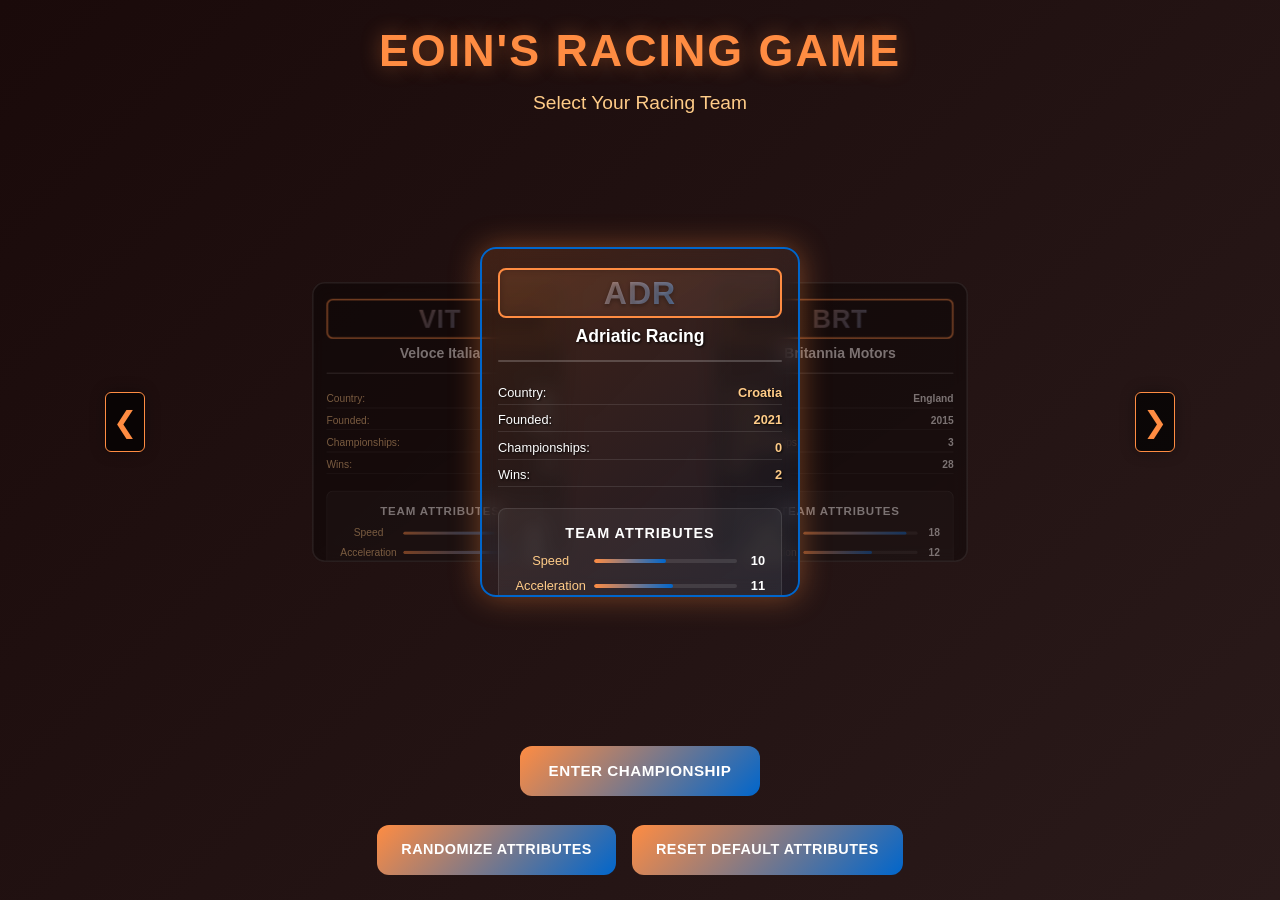
==== commit 2dbc29f3: "Enhance tire wear realism and add team attribute controls Introduces 'Randomize Attributes' and 'Res" ====
--- a/Eoin'sRacingGame.html
+++ b/Eoin'sRacingGame.html
@@ -3,7 +3,48 @@
   <head>
     <meta charset="UTF-8" />
     <meta name="viewport" content="width=device-width, initial-scale=1.0" />
-    <title>Eoin's Racing Game</title>
+    <title>Eoin's Racing Game - Formula Style Racing Simulation</title>
+    
+    <!-- Primary Meta Tags -->
+    <meta name="title" content="Eoin's Racing Game - Formula Style Racing Simulation">
+    <meta name="description" content="Experience thrilling Formula-style racing with team selection, dynamic weather, advanced physics, and competitive AI. Race against the clock or challenge other teams in this HTML5 racing simulation.">
+    <meta name="keywords" content="racing game, formula racing, html5 game, browser game, team racing, simulation, arcade racing, motorsport game, racing simulation">
+    <meta name="author" content="Eoin Fitzsimons">
+    <meta name="language" content="English">
+    <meta name="robots" content="index, follow">
+    <meta name="revisit-after" content="7 days">
+    <meta name="generator" content="HTML5">
+    <meta name="theme-color" content="#0a0e2e">
+    
+    <!-- Open Graph / Facebook -->
+    <meta property="og:type" content="website">
+    <meta property="og:url" content="https://eoinfitzsimons.github.io/Eoin-s-Racing-Game/">
+    <meta property="og:title" content="Eoin's Racing Game - Formula Style Racing Simulation">
+    <meta property="og:description" content="Experience thrilling Formula-style racing with team selection, dynamic weather, advanced physics, and competitive AI. Race against the clock or challenge other teams in this HTML5 racing simulation.">
+    <meta property="og:image" content="https://eoinfitzsimons.github.io/Eoin-s-Racing-Game/preview.jpg">
+    
+    <!-- Twitter -->
+    <meta property="twitter:card" content="summary_large_image">
+    <meta property="twitter:url" content="https://eoinfitzsimons.github.io/Eoin-s-Racing-Game/">
+    <meta property="twitter:title" content="Eoin's Racing Game - Formula Style Racing Simulation">
+    <meta property="twitter:description" content="Experience thrilling Formula-style racing with team selection, dynamic weather, advanced physics, and competitive AI. Race against the clock or challenge other teams in this HTML5 racing simulation.">
+    <meta property="twitter:image" content="https://eoinfitzsimons.github.io/Eoin-s-Racing-Game/preview.jpg">
+    
+    <!-- App/Game Info -->
+    <meta name="game:category" content="Racing Simulation">
+    <meta name="game:release_date" content="2025-07-08">
+    <meta name="game:version" content="1.0.0">
+    <meta name="game:features" content="Team Selection, Dynamic Weather, AI Opponents, Time Trial Mode, Leaderboards">
+    
+    <!-- Favicon -->
+    <link rel="icon" type="image/png" sizes="32x32" href="favicon-32x32.png">
+    <link rel="icon" type="image/png" sizes="16x16" href="favicon-16x16.png">
+    
+    <!-- Preload and Performance -->
+    <link rel="preconnect" href="https://fonts.googleapis.com">
+    <link rel="preconnect" href="https://fonts.gstatic.com" crossorigin>
+    <link href="https://fonts.googleapis.com/css2?family=Orbitron:wght@400;500;700&display=swap" rel="stylesheet">
+    
     <style>
       * {
         margin: 0;
@@ -1853,6 +1894,23 @@
         >
           Enter Championship
         </button>
+        
+        <div style="display: flex; justify-content: center; margin-top: 1rem;">
+          <button
+            class="professional-btn"
+            style="font-size: 0.9rem; padding: 0.7rem 1.5rem; min-width: 150px; margin: 0 0.5rem;"
+            onclick="randomizeTeamAttributes()"
+          >
+            Randomize Attributes
+          </button>
+          <button
+            class="professional-btn"
+            style="font-size: 0.9rem; padding: 0.7rem 1.5rem; min-width: 150px; margin: 0 0.5rem;"
+            onclick="resetTeamAttributes()"
+          >
+            Reset Default Attributes
+          </button>
+        </div>
       </div>
 
       <!-- Start/Race Screen -->
@@ -2036,10 +2094,10 @@
               id="tireBar"
               style="
                 height: 100%;
-                background: linear-gradient(90deg, #44ff44, #ffaa44, #ff4444);
+                background: rgb(0, 255, 0);
                 border-radius: 5px;
                 width: 100%;
-                transition: width 0.1s;
+                transition: width 0.2s, background 0.3s;
               "
             ></div>
           </div>
@@ -2787,7 +2845,7 @@
           const handlingMultiplier = (1.0 + (teamData.attributes.handling / 20) * 1.0) * playerMultiplier; // Turn rate scaling
           const brakingMultiplier = (1.0 + (teamData.attributes.braking / 20) * 1.0) * playerMultiplier; // Braking force scaling
           const reliabilityMultiplier = (0.8 + (teamData.attributes.reliability / 20) * 0.4) * playerMultiplier; // Damage resistance (0.8-1.2)
-          const tireMultiplier = (0.8 + (teamData.attributes.tireManagement / 20) * 0.4) * playerMultiplier; // Tire wear reduction (0.8-1.2)
+          const tireMultiplier = (0.6 + (teamData.attributes.tireManagement / 20) * 0.8) * playerMultiplier; // Tire wear reduction (0.6-1.4)
 
           // Apply calculated multipliers to base car performance stats
           player.maxSpeed = player.baseMaxSpeed * speedMultiplier;
@@ -3485,6 +3543,7 @@
         angle: -Math.PI / 2, // Car direction in radians (pointing upward initially)
         velocity: { x: 0, y: -0.1 }, // Current velocity vector with small initial upward motion
         speed: 0, // Magnitude of velocity for display purposes
+        isSliding: false, // Flag to track when car is sliding/drifting
 
         // Base performance stats (before team modifications)
         baseMaxSpeed: 8.0, // Maximum achievable speed
@@ -3798,6 +3857,147 @@
         },
       ];
 
+      // Save original team attributes for reset functionality
+      const originalTeamAttributes = aiTeams.map(team => ({ 
+        name: team.name, 
+        attributes: { ...team.attributes } 
+      }));
+
+      // Randomize team attributes while keeping a balanced but unique distribution
+      function randomizeTeamAttributes() {
+        // Generate random but balanced attributes for each team
+        aiTeams.forEach(team => {
+          // Create a total attribute budget for this team (60-70 points)
+          const totalBudget = 60 + Math.floor(Math.random() * 10);
+          
+          // Reset attributes to calculate from scratch
+          const attributes = {
+            speed: 0,
+            acceleration: 0,
+            handling: 0,
+            braking: 0,
+            reliability: 0,
+            tireManagement: 0
+          };
+          
+          // Ensure each attribute gets at least 4 points as a base value
+          Object.keys(attributes).forEach(attr => {
+            attributes[attr] = 4;
+          });
+          
+          // Remaining points to distribute (after allocating base values)
+          let remainingPoints = totalBudget - 24; // 24 = 6 attributes * 4 base points
+          
+          // Define team's specialization (1-3 attributes that get bonus points)
+          const specializations = [];
+          const attributeKeys = Object.keys(attributes);
+          
+          // Select 1-3 specializations randomly
+          const specializationCount = 1 + Math.floor(Math.random() * 3);
+          
+          for (let i = 0; i < specializationCount; i++) {
+            const randomIndex = Math.floor(Math.random() * attributeKeys.length);
+            const attribute = attributeKeys[randomIndex];
+            
+            if (!specializations.includes(attribute)) {
+              specializations.push(attribute);
+            }
+            
+            // Remove the attribute to prevent duplicates
+            attributeKeys.splice(randomIndex, 1);
+            
+            if (attributeKeys.length === 0) break;
+          }
+          
+          // Give bonus points to specializations (60% of remaining points)
+          const specializationPoints = Math.floor(remainingPoints * 0.6);
+          let bonusPointsRemaining = specializationPoints;
+          
+          // First pass: calculate how many points can be assigned to each specialization without exceeding 20
+          const maxPointsPerSpecialization = {};
+          specializations.forEach(attr => {
+            maxPointsPerSpecialization[attr] = 20 - attributes[attr]; // Max points this attribute can accept
+          });
+          
+          // Second pass: distribute points respecting the 20-point maximum
+          specializations.forEach(attr => {
+            // Calculate fair share based on remaining points and specializations
+            const fairShare = Math.floor(bonusPointsRemaining / specializations.length);
+            // Calculate how many points to actually add (either fair share or max possible)
+            const pointsToAdd = Math.min(fairShare, maxPointsPerSpecialization[attr]);
+            
+            attributes[attr] += pointsToAdd;
+            bonusPointsRemaining -= pointsToAdd;
+            remainingPoints -= pointsToAdd;
+          });
+          
+          // If we have leftover specialization points that couldn't be distributed,
+          // add them back to the remaining points pool for random distribution
+          if (bonusPointsRemaining > 0) {
+            remainingPoints += bonusPointsRemaining;
+          }
+          
+          // Distribute remaining points randomly
+          while (remainingPoints > 0) {
+            const randomAttr = Object.keys(attributes)[Math.floor(Math.random() * 6)];
+            
+            // Cap each attribute at 20
+            if (attributes[randomAttr] < 20) {
+              attributes[randomAttr]++;
+              remainingPoints--;
+            } else {
+              // If this attribute is already at max, find another attribute that isn't maxed out
+              const availableAttributes = Object.keys(attributes).filter(attr => attributes[attr] < 20);
+              
+              // If no attributes are below max, break the loop (rare edge case)
+              if (availableAttributes.length === 0) break;
+              
+              // Pick a random attribute that isn't maxed and increment it
+              const alternateAttr = availableAttributes[Math.floor(Math.random() * availableAttributes.length)];
+              attributes[alternateAttr]++;
+              remainingPoints--;
+            }
+          }
+          
+          // Final check to ensure no attribute exceeds 20
+          Object.keys(attributes).forEach(attr => {
+            if (attributes[attr] > 20) {
+              const excess = attributes[attr] - 20;
+              attributes[attr] = 20;
+              // Redistribute excess points to attributes below max
+              let redistributed = 0;
+              while (redistributed < excess) {
+                const availableAttributes = Object.keys(attributes).filter(a => attributes[a] < 20);
+                if (availableAttributes.length === 0) break;
+                
+                const randomAttr = availableAttributes[Math.floor(Math.random() * availableAttributes.length)];
+                attributes[randomAttr]++;
+                redistributed++;
+              }
+            }
+          });
+          
+          // Apply the new attributes
+          team.attributes = attributes;
+        });
+        
+        // Update display
+        populateTeamAttributes();
+      }
+      
+      // Reset team attributes to their original values
+      function resetTeamAttributes() {
+        originalTeamAttributes.forEach(originalTeam => {
+          const team = aiTeams.find(t => t.name === originalTeam.name);
+          if (team) {
+            team.attributes = { ...originalTeam.attributes };
+          }
+        });
+        
+        // Update display
+        populateTeamAttributes();
+      }
+
       // Visual effects
       const tireMarks = [];
       const sparkles = [];
@@ -4514,7 +4714,7 @@
           const handlingMultiplier = (1.0 + (team.attributes.handling / 20) * 1.0) * difficultyMultiplier;
           const brakingMultiplier = (1.0 + (team.attributes.braking / 20) * 1.0) * difficultyMultiplier;
           const reliabilityMultiplier = (0.8 + (team.attributes.reliability / 20) * 0.4) * difficultyMultiplier;
-          const tireMultiplier = (0.8 + (team.attributes.tireManagement / 20) * 0.4) * difficultyMultiplier;
+          const tireMultiplier = (0.6 + (team.attributes.tireManagement / 20) * 0.8) * difficultyMultiplier;
 
           const aiCar = {
             x: 1000 + (gridSide === 0 ? -30 : 30), // Grid spacing left/right of centerline
@@ -4522,6 +4722,7 @@
             angle: -Math.PI / 2, // Point upward initially
             velocity: { x: 0, y: -0.1 }, // Small initial velocity pointing upward (negative Y)
             speed: 0.1, // Small initial speed
+            isSliding: false, // Flag to track when car is sliding/drifting
             // Core performance stats affected by team attributes
             maxSpeed: (7.8 + Math.random() * 0.6) * speedMultiplier,
             acceleration: (0.2 + Math.random() * 0.04) * accelMultiplier,
@@ -5099,24 +5300,44 @@
         const speedWearFactor = currentSpeed / player.maxSpeed;
         const inputWearFactor =
           Math.abs(inputs.steering) * 0.5 + Math.abs(inputs.braking) * 0.3;
-
+          
+        // Add random variations to tire wear (more unpredictable)
+        const randomFactor = Math.random() * 0.2; // Random factor between 0-0.2
+        
         player.tireWear = Math.min(
           100,
           player.tireWear +
-            player.tireWearRate * (1 + speedWearFactor + inputWearFactor)
+            player.tireWearRate * (1 + speedWearFactor + inputWearFactor + randomFactor)
         );
       }
 
       function applyFriction(currentSpeed) {
         const baseFriction = 0.985;
-        const tireGripLoss = gameRunning ? player.tireWear / 400 : 0;
+        
+        // Increase the impact of tire wear on grip
+        // Using a progressive function now where higher wear has disproportionately more effect
+        // This means slightly worn tires are still okay but heavily worn tires become dangerous
+        const wearPercentage = player.tireWear / 100;
+        const progressiveWearEffect = wearPercentage * wearPercentage * 1.5; // Square for exponential effect
+        const tireGripLoss = gameRunning ? progressiveWearEffect / 2 : 0; // More significant grip loss
+        
+        // Calculate base friction that applies to all conditions
         const combinedFriction = Math.max(
-          0.975,
+          0.970, // Reduced from 0.975 to make friction more impactful
           baseFriction - currentSpeed * 0.001 - tireGripLoss
         );
-
-        player.velocity.x *= combinedFriction;
-        player.velocity.y *= combinedFriction;
+        
+        // Check if player is sliding (based on sliding detection)
+        if (player.isSliding && player.tireWear > 20) {
+          // When sliding with worn tires, grip loss is even more severe
+          const slidingPenalty = 0.01 + (wearPercentage * 0.02);
+          player.velocity.x *= (combinedFriction - slidingPenalty);
+          player.velocity.y *= (combinedFriction - slidingPenalty);
+        } else {
+          // Normal friction application
+          player.velocity.x *= combinedFriction;
+          player.velocity.y *= combinedFriction;
+        }
       }
 
       function updatePlayerSpeed() {
@@ -5427,12 +5648,15 @@
 
           // Steering wear - sharp turns damage tires more
           const steerWearFactor = Math.abs(steerAmount) * 0.3;
+          
+          // Add random factor for unpredictability
+          const randomFactor = Math.random() * 0.2;
 
           // Apply cumulative tire wear with speed and steering penalties
           ai.tireWear = Math.min(
             100,
             ai.tireWear +
-              ai.tireWearRate * (1 + speedWearFactor + steerWearFactor)
+              ai.tireWearRate * (1 + speedWearFactor + steerWearFactor + randomFactor)
           );
         }
       }
@@ -5446,8 +5670,8 @@
         // Base friction coefficient for natural deceleration
         const personalityFriction = 0.985;
 
-        // Tire wear reduces grip - worn tires slide more
-        const tireGripLoss = gameRunning ? ai.tireWear / 500 : 0;
+        // Tire wear reduces grip - worn tires slide more (increased effect from 500 to 250)
+        const tireGripLoss = gameRunning ? ai.tireWear / 250 : 0;
 
         // Smooth drivers maintain better tire contact and grip
         const smoothnessBonus = ai.behavior.smoothness * 0.005;
@@ -7668,22 +7892,22 @@
         const nitroPercentage = (player.nitro / player.maxNitro) * 100;
         document.getElementById("nitroBar").style.width = `${nitroPercentage}%`;
 
-        // Change nitro bar color based on level using theme colors
-        if (nitroPercentage > 50) {
-          document.getElementById(
-            "nitroBar"
-          ).style.background = `linear-gradient(90deg, var(--primary-color), var(--accent-color))`;
-        } else if (nitroPercentage > 20) {
-          document.getElementById(
-            "nitroBar"
-          ).style.background = `linear-gradient(90deg, var(--accent-color), #ffaa00)`;
-        } else {
-          document.getElementById("nitroBar").style.background = "#ff3333";
-        }
+        // Create a smooth color gradient based on nitro level
+        // From red (0% nitro/empty) to blue (100% nitro/full)
+        const nitroRedComponent = Math.floor((100 - nitroPercentage) / 100 * 255);
+        const nitroBlueComponent = Math.floor(nitroPercentage / 100 * 255);
+        document.getElementById("nitroBar").style.background = `rgb(${nitroRedComponent}, 0, ${nitroBlueComponent})`;
+        
 
         // Update tire wear bar (reverse - starts full, decreases as tires wear)
         const tireCondition = Math.max(0, 100 - player.tireWear);
         document.getElementById("tireBar").style.width = `${tireCondition}%`;
+        
+        // Create a smooth color gradient based on tire condition
+        // From green (100% condition) to red (0% condition)
+        const greenComponent = Math.floor((tireCondition / 100) * 255);
+        const redComponent = Math.floor((1 - tireCondition / 100) * 255);
+        document.getElementById("tireBar").style.background = `rgb(${redComponent}, ${greenComponent}, 0)`;
 
         // Update lap time displays
         if (gameRunning) {
@@ -7745,6 +7969,12 @@
         document.getElementById(
           "damageBar"
         ).style.width = `${damagePercentage}%`;
+        
+        // Create a smooth color gradient based on damage level
+        // From green (0% damage) to red (100% damage)
+        const dmgGreenComponent = Math.floor((100 - damagePercentage) / 100 * 255);
+        const dmgRedComponent = Math.floor(damagePercentage / 100 * 255);
+        document.getElementById("damageBar").style.background = `rgb(${dmgRedComponent}, ${dmgGreenComponent}, 0)`;
 
         if (gameRunning) {
           const elapsed = (Date.now() - raceStartTime) / 1000;
@@ -8058,6 +8288,18 @@
           "var(--accent-color)";
         document.getElementById("newRecordText").style.display = "none";
         document.getElementById("nameInputModal").style.display = "none";
+        
+        // Initialize tire bar to full and green
+        document.getElementById("tireBar").style.width = "100%";
+        document.getElementById("tireBar").style.background = "rgb(0, 255, 0)";
+        
+        // Initialize damage bar to empty and green
+        document.getElementById("damageBar").style.width = "0%";
+        document.getElementById("damageBar").style.background = "rgb(0, 255, 0)";
+        
+        // Initialize nitro bar to full and blue
+        document.getElementById("nitroBar").style.width = "100%";
+        document.getElementById("nitroBar").style.background = "rgb(0, 0, 255)";
 
         // Reset player to pole position (front of grid)
         player.x = 1000; // Center of track
@@ -8073,6 +8315,8 @@
         player.gridPosition = 0; // Player starts at pole position (first in grid)
         player.nitro = player.maxNitro; // Reset nitro to full
         player.usingNitro = false;
+        player.isSliding = false; // Reset sliding flag
+        player.tireWear = 0; // Reset tire wear
 
         // Initialize camera to player's starting position
         camera.x = player.x - canvas.width / 2;
